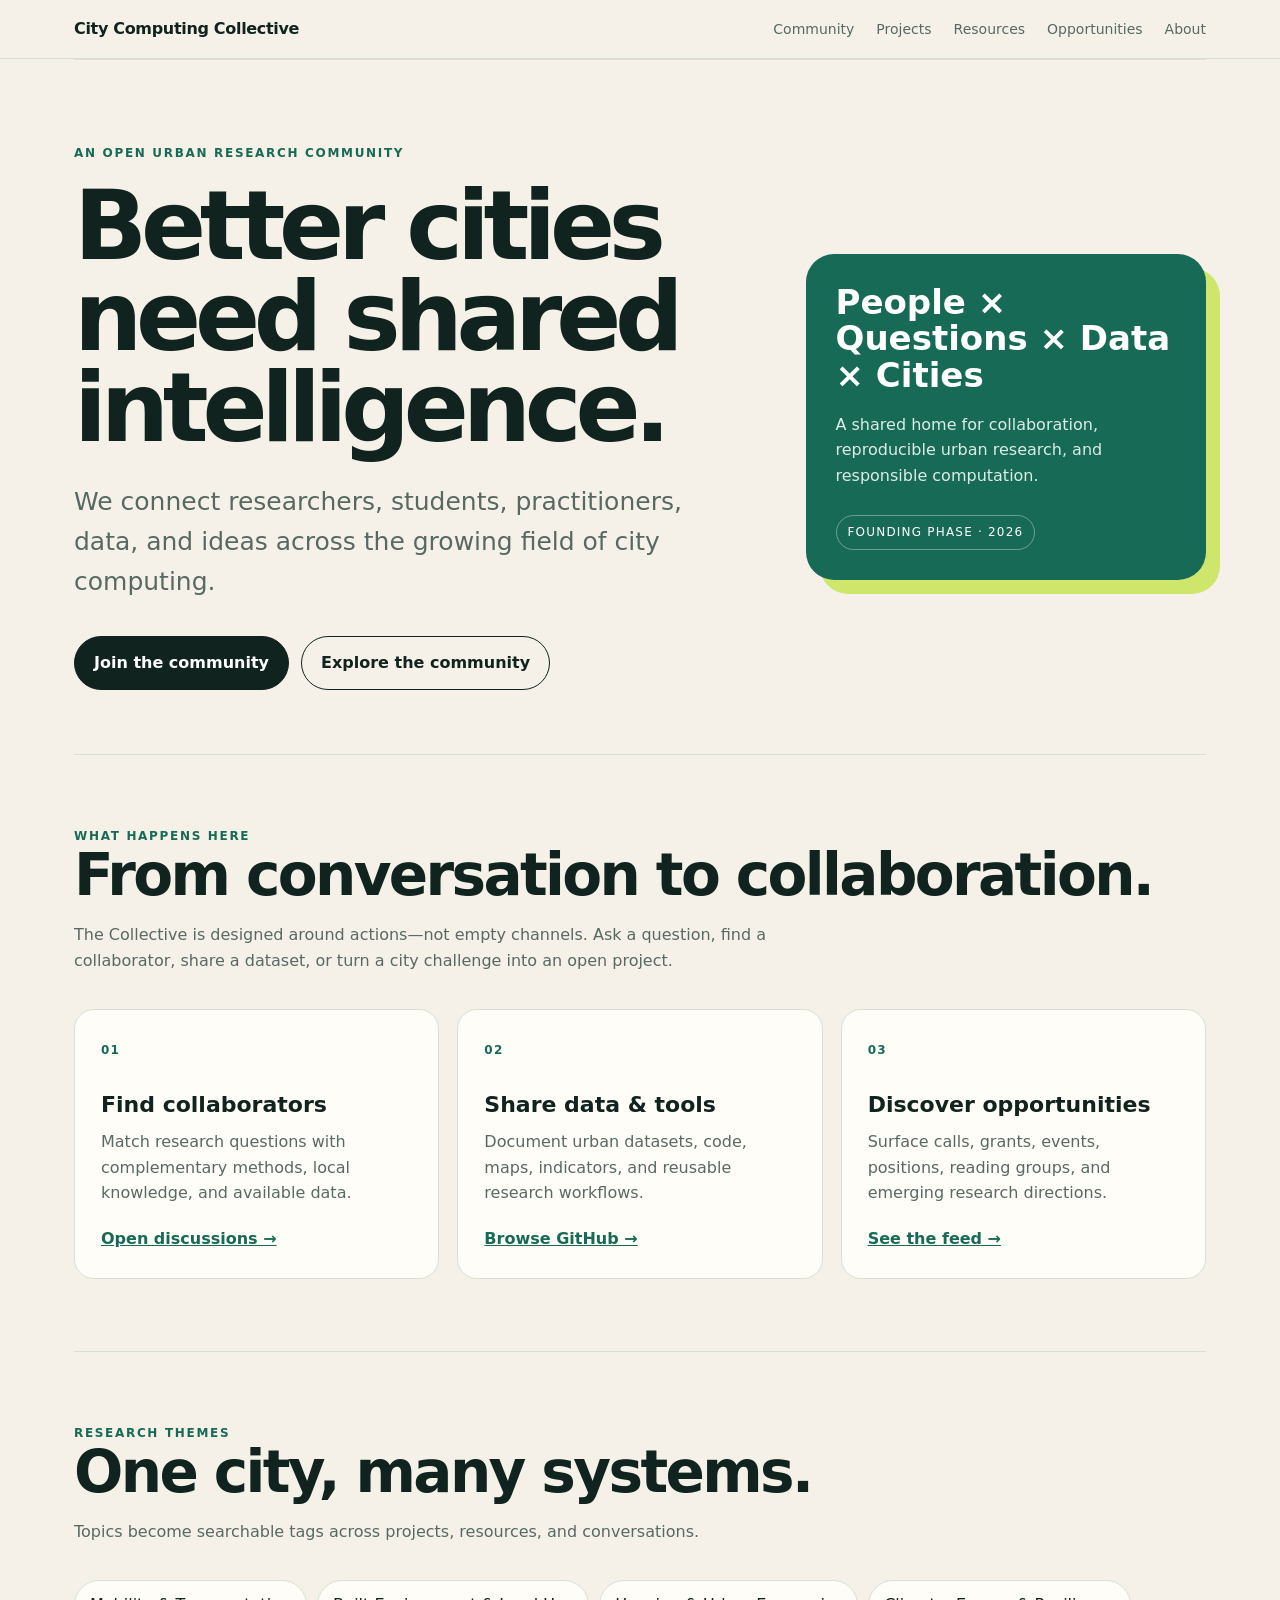
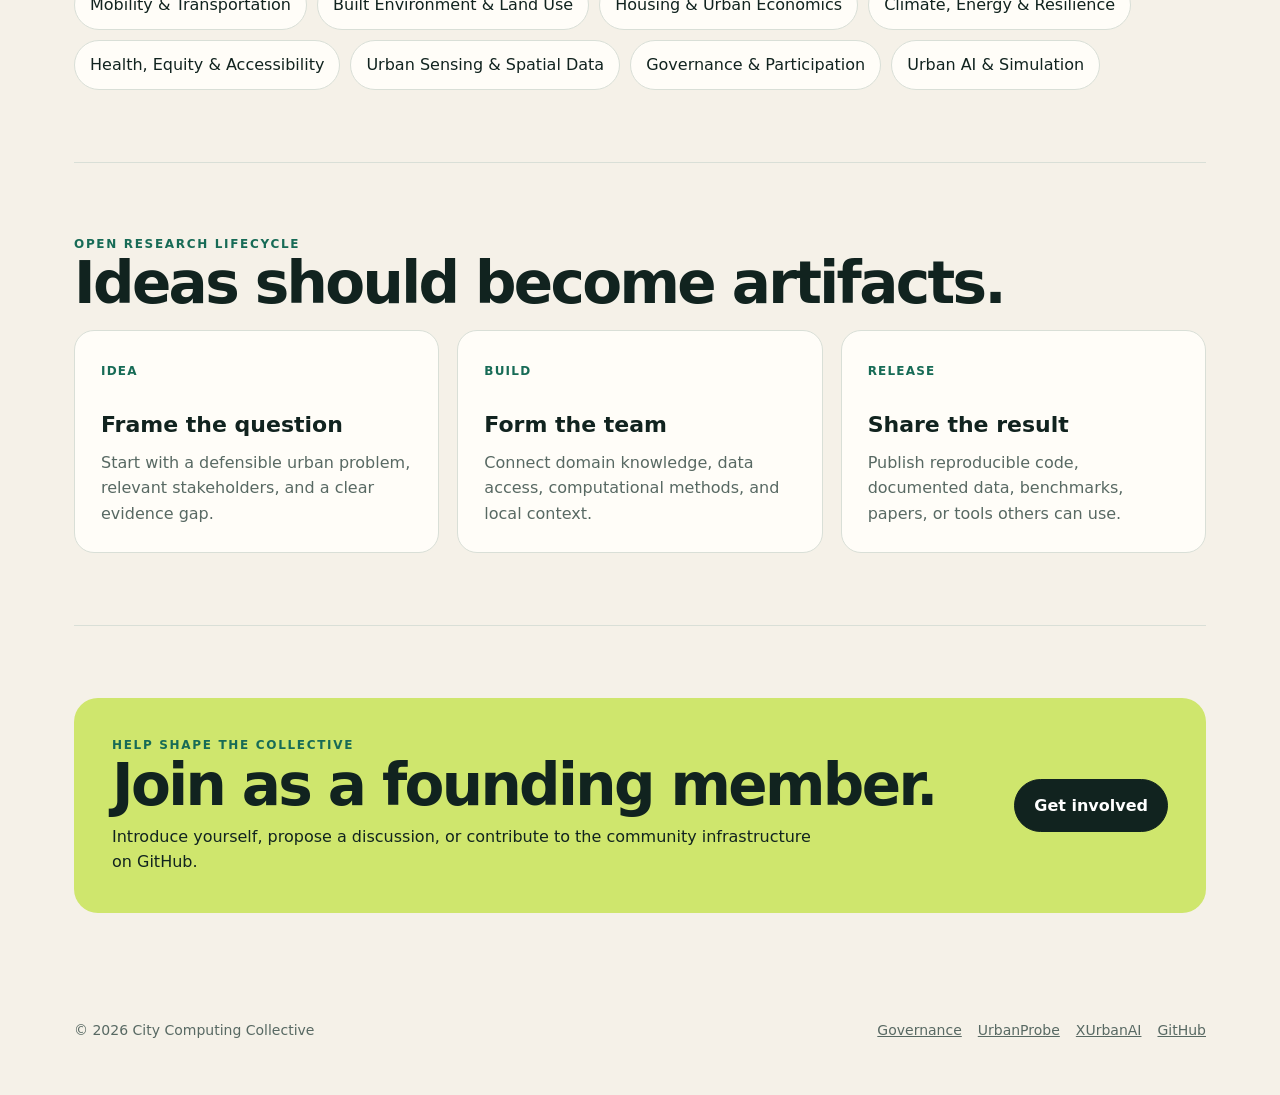
==== index.html @ 587be0e6 "Build community onboarding and publishing workflows Add multi-page portal, joining guidance, governa" ====
<!doctype html>
<html lang="en">
<head>
  <meta charset="utf-8">
  <meta name="viewport" content="width=device-width, initial-scale=1">
  <meta name="description" content="City Computing Collective is an open research community connecting people, questions, data, methods, and cities.">
  <title>City Computing Collective</title>
  <style>
    :root{--ink:#11231f;--muted:#586963;--paper:#f5f1e8;--card:#fffdf8;--green:#176b56;--lime:#cfe66d;--line:#d9dfd7}
    *{box-sizing:border-box}html{scroll-behavior:smooth}body{margin:0;background:var(--paper);color:var(--ink);font:16px/1.6 Inter,ui-sans-serif,system-ui,-apple-system,BlinkMacSystemFont,"Segoe UI",sans-serif}
    a{color:inherit}header{position:sticky;top:0;z-index:10;background:rgba(245,241,232,.92);backdrop-filter:blur(14px);border-bottom:1px solid var(--line)}
    .nav{max-width:1180px;margin:auto;padding:16px 24px;display:flex;align-items:center;justify-content:space-between;gap:24px}.brand{font-weight:800;letter-spacing:-.02em;text-decoration:none}.nav nav{display:flex;gap:22px;flex-wrap:wrap}.nav nav a{text-decoration:none;color:var(--muted);font-size:14px}.nav nav a:hover{color:var(--ink)}
    main{max-width:1180px;margin:auto;padding:0 24px}.hero{min-height:70vh;display:grid;grid-template-columns:1.25fr .75fr;gap:64px;align-items:center;padding:84px 0 64px}.eyebrow{text-transform:uppercase;letter-spacing:.14em;font-weight:800;color:var(--green);font-size:12px}.hero h1{font-size:clamp(48px,8vw,96px);line-height:.95;letter-spacing:-.065em;margin:18px 0 28px}.lead{font-size:clamp(18px,2.4vw,25px);max-width:760px;color:var(--muted)}
    .actions{display:flex;gap:12px;flex-wrap:wrap;margin-top:34px}.button{display:inline-block;padding:13px 19px;border-radius:999px;text-decoration:none;font-weight:750;border:1px solid var(--ink)}.button.primary{background:var(--ink);color:white}.button.secondary:hover{background:var(--card)}
    .signal{background:var(--green);color:white;border-radius:28px;padding:30px;box-shadow:14px 14px 0 var(--lime)}.signal strong{display:block;font-size:34px;line-height:1.08;margin-bottom:18px}.signal p{margin:0;color:#dcece6}.signal .status{display:inline-block;margin-top:26px;padding:7px 11px;border:1px solid rgba(255,255,255,.35);border-radius:99px;font-size:12px;text-transform:uppercase;letter-spacing:.1em}
    section{padding:72px 0;border-top:1px solid var(--line)}section h2{font-size:clamp(34px,5vw,58px);line-height:1;letter-spacing:-.045em;margin:0 0 18px}.section-intro{max-width:720px;color:var(--muted);margin-bottom:36px}
    .grid{display:grid;grid-template-columns:repeat(3,1fr);gap:18px}.card{background:var(--card);border:1px solid var(--line);border-radius:20px;padding:26px;min-height:210px}.card .num{font-size:12px;font-weight:800;color:var(--green);letter-spacing:.1em}.card h3{font-size:22px;line-height:1.15;margin:30px 0 12px}.card p{color:var(--muted);margin:0}.card a{display:inline-block;margin-top:20px;font-weight:750;color:var(--green)}
    .themes{display:flex;flex-wrap:wrap;gap:10px}.pill{background:var(--card);border:1px solid var(--line);border-radius:999px;padding:11px 15px}.callout{display:grid;grid-template-columns:1fr auto;gap:30px;align-items:center;background:var(--lime);padding:38px;border-radius:24px}.callout h2{margin:0}.callout p{margin:10px 0 0;max-width:700px}
    footer{max-width:1180px;margin:0 auto;padding:34px 24px 54px;display:flex;justify-content:space-between;gap:20px;color:var(--muted);font-size:14px}.network{display:flex;gap:16px;flex-wrap:wrap}
    @media(max-width:820px){.hero{grid-template-columns:1fr;gap:30px;padding-top:64px}.grid{grid-template-columns:1fr}.nav nav{display:none}.callout{grid-template-columns:1fr}.signal{box-shadow:8px 8px 0 var(--lime)}footer{flex-direction:column}}
  </style>
</head>
<body>
  <header><div class="nav"><a class="brand" href="index.html">City Computing Collective</a><nav><a href="community.html">Community</a><a href="projects.html">Projects</a><a href="resources.html">Resources</a><a href="opportunities.html">Opportunities</a><a href="about.html">About</a></nav></div></header>
  <main id="top">
    <section class="hero">
      <div><div class="eyebrow">An open urban research community</div><h1>Better cities need shared intelligence.</h1><p class="lead">We connect researchers, students, practitioners, data, and ideas across the growing field of city computing.</p><div class="actions"><a class="button primary" href="join.html">Join the community</a><a class="button secondary" href="community.html">Explore the community</a></div></div>
      <aside class="signal"><strong>People × Questions × Data × Cities</strong><p>A shared home for collaboration, reproducible urban research, and responsible computation.</p><span class="status">Founding phase · 2026</span></aside>
    </section>
    <section id="community"><div class="eyebrow">What happens here</div><h2>From conversation to collaboration.</h2><p class="section-intro">The Collective is designed around actions—not empty channels. Ask a question, find a collaborator, share a dataset, or turn a city challenge into an open project.</p>
      <div class="grid">
        <article class="card"><span class="num">01</span><h3>Find collaborators</h3><p>Match research questions with complementary methods, local knowledge, and available data.</p><a href="https://github.com/citycomputingcollective/citycomputingcollective.github.io/discussions">Open discussions →</a></article>
        <article class="card"><span class="num">02</span><h3>Share data & tools</h3><p>Document urban datasets, code, maps, indicators, and reusable research workflows.</p><a href="https://github.com/citycomputingcollective">Browse GitHub →</a></article>
        <article class="card"><span class="num">03</span><h3>Discover opportunities</h3><p>Surface calls, grants, events, positions, reading groups, and emerging research directions.</p><a href="https://github.com/citycomputingcollective/citycomputingcollective.github.io/discussions">See the feed →</a></article>
      </div>
    </section>
    <section id="themes"><div class="eyebrow">Research themes</div><h2>One city, many systems.</h2><p class="section-intro">Topics become searchable tags across projects, resources, and conversations.</p><div class="themes"><span class="pill">Mobility & Transportation</span><span class="pill">Built Environment & Land Use</span><span class="pill">Housing & Urban Economics</span><span class="pill">Climate, Energy & Resilience</span><span class="pill">Health, Equity & Accessibility</span><span class="pill">Urban Sensing & Spatial Data</span><span class="pill">Governance & Participation</span><span class="pill">Urban AI & Simulation</span></div></section>
    <section id="projects"><div class="eyebrow">Open research lifecycle</div><h2>Ideas should become artifacts.</h2><div class="grid"><article class="card"><span class="num">IDEA</span><h3>Frame the question</h3><p>Start with a defensible urban problem, relevant stakeholders, and a clear evidence gap.</p></article><article class="card"><span class="num">BUILD</span><h3>Form the team</h3><p>Connect domain knowledge, data access, computational methods, and local context.</p></article><article class="card"><span class="num">RELEASE</span><h3>Share the result</h3><p>Publish reproducible code, documented data, benchmarks, papers, or tools others can use.</p></article></div></section>
    <section id="about"><div class="callout"><div><div class="eyebrow">Help shape the Collective</div><h2>Join as a founding member.</h2><p>Introduce yourself, propose a discussion, or contribute to the community infrastructure on GitHub.</p></div><a class="button primary" href="join.html">Get involved</a></div></section>
  </main>
  <footer><span>© 2026 City Computing Collective</span><div class="network"><a href="about.html">Governance</a><a href="https://urbanprobe.com">UrbanProbe</a><a href="https://xurbanai.com">XUrbanAI</a><a href="https://github.com/citycomputingcollective">GitHub</a></div></footer>
</body>
</html>
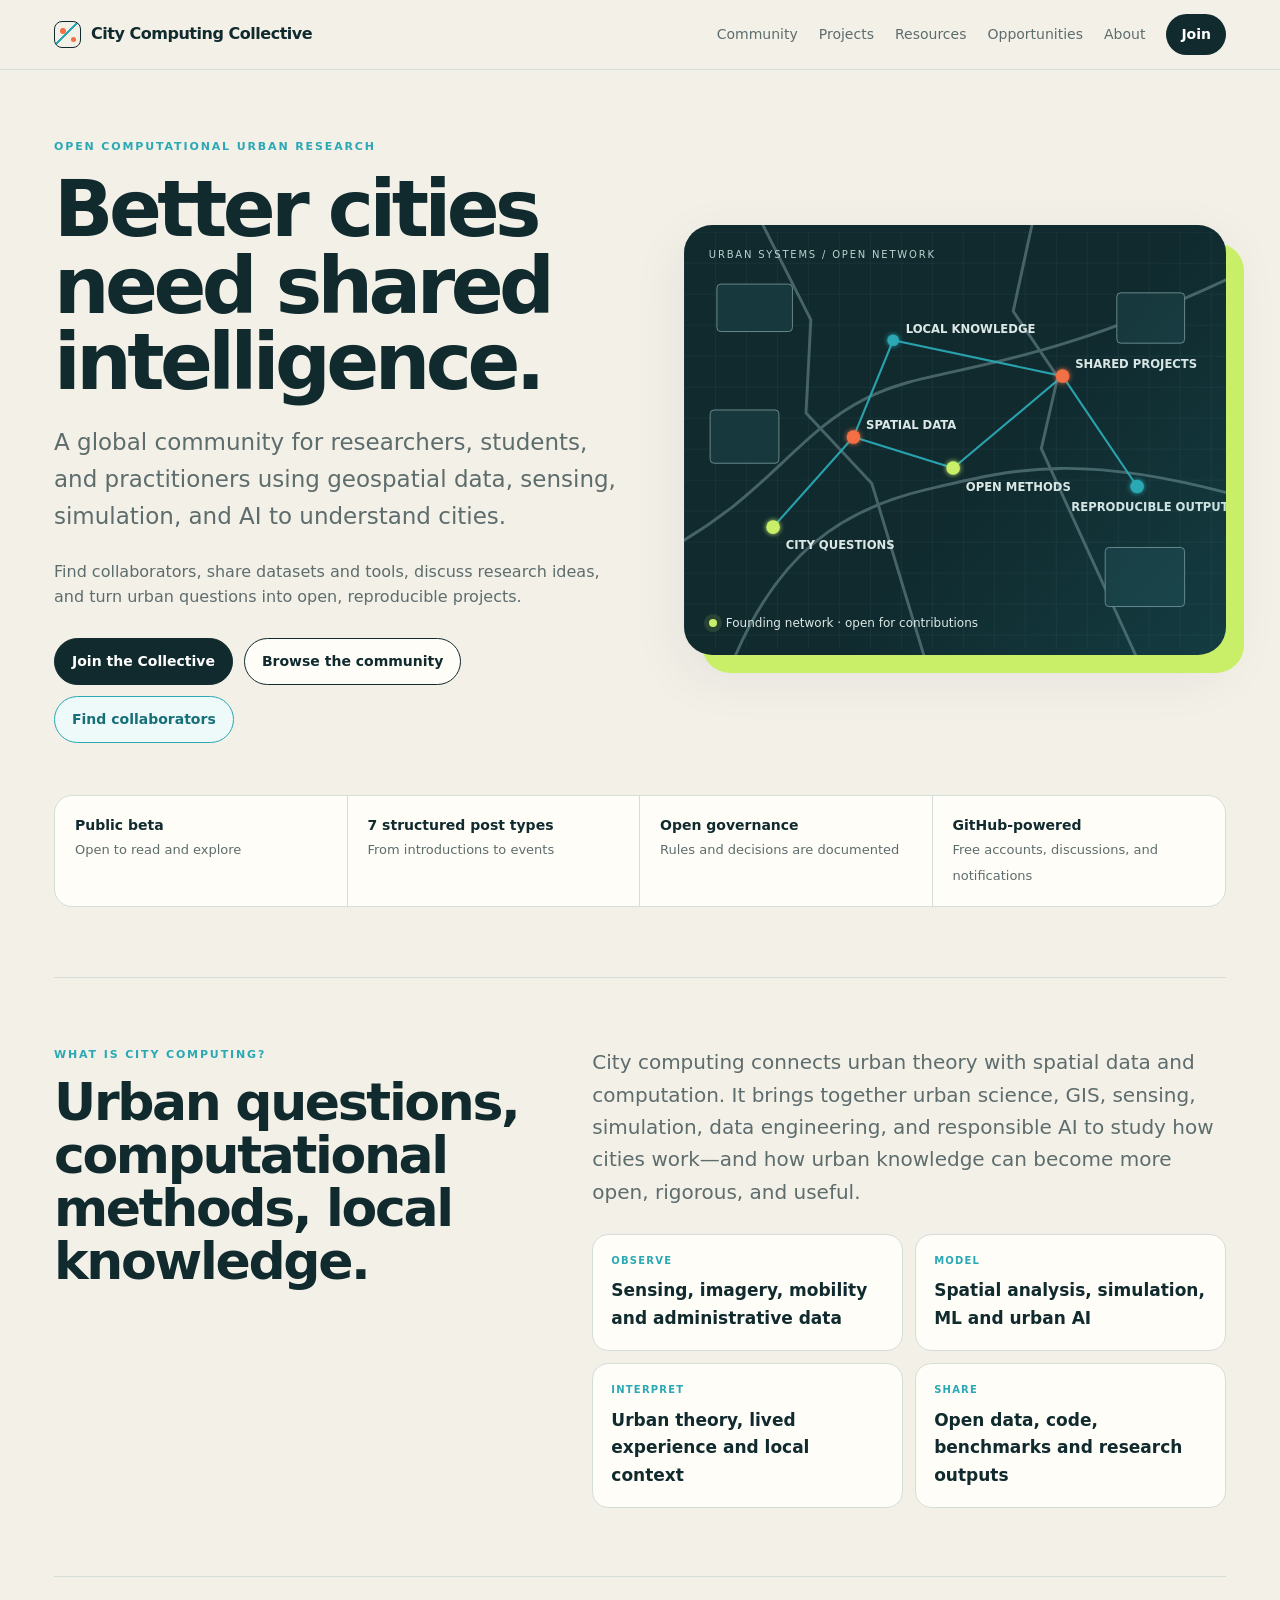
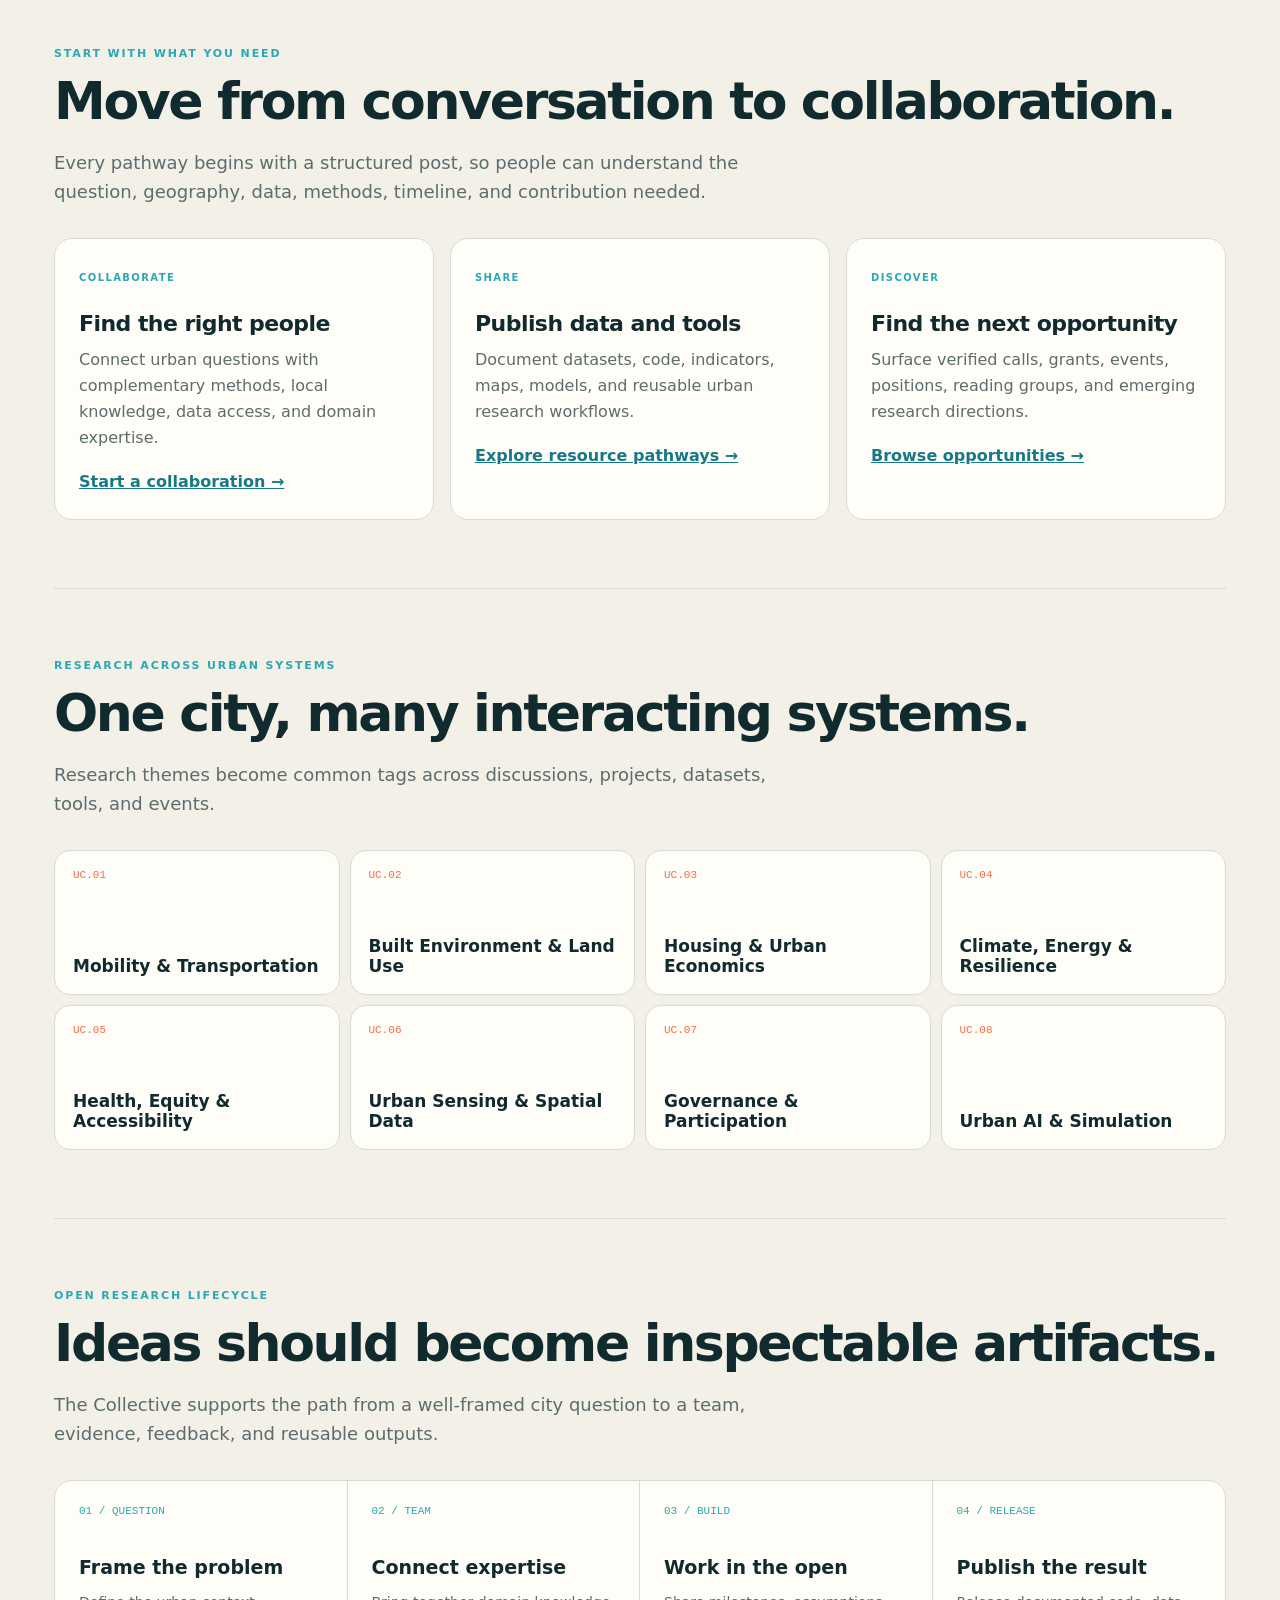
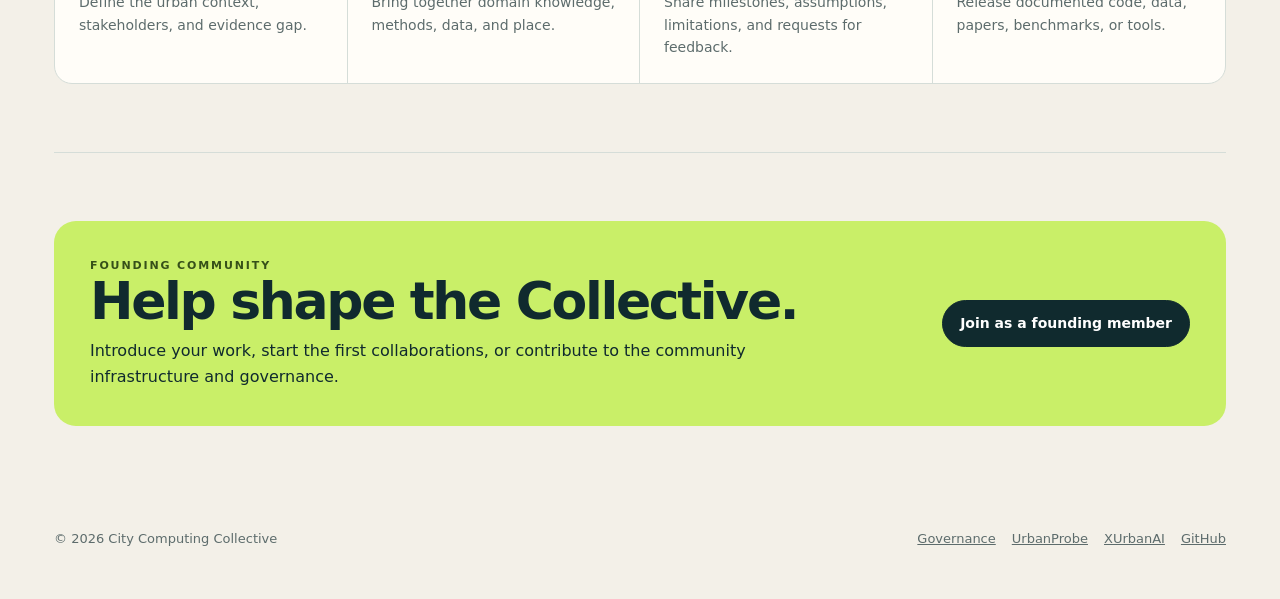
==== commit b23dc1ff: "Launch urban systems visual redesign Rewrite positioning and page descriptions, add the city network" ====
--- a/index.html
+++ b/index.html
@@ -2,42 +2,86 @@
 <html lang="en">
 <head>
   <meta charset="utf-8">
-  <meta name="viewport" content="width=device-width, initial-scale=1">
-  <meta name="description" content="City Computing Collective is an open research community connecting people, questions, data, methods, and cities.">
-  <title>City Computing Collective</title>
-  <style>
-    :root{--ink:#11231f;--muted:#586963;--paper:#f5f1e8;--card:#fffdf8;--green:#176b56;--lime:#cfe66d;--line:#d9dfd7}
-    *{box-sizing:border-box}html{scroll-behavior:smooth}body{margin:0;background:var(--paper);color:var(--ink);font:16px/1.6 Inter,ui-sans-serif,system-ui,-apple-system,BlinkMacSystemFont,"Segoe UI",sans-serif}
-    a{color:inherit}header{position:sticky;top:0;z-index:10;background:rgba(245,241,232,.92);backdrop-filter:blur(14px);border-bottom:1px solid var(--line)}
-    .nav{max-width:1180px;margin:auto;padding:16px 24px;display:flex;align-items:center;justify-content:space-between;gap:24px}.brand{font-weight:800;letter-spacing:-.02em;text-decoration:none}.nav nav{display:flex;gap:22px;flex-wrap:wrap}.nav nav a{text-decoration:none;color:var(--muted);font-size:14px}.nav nav a:hover{color:var(--ink)}
-    main{max-width:1180px;margin:auto;padding:0 24px}.hero{min-height:70vh;display:grid;grid-template-columns:1.25fr .75fr;gap:64px;align-items:center;padding:84px 0 64px}.eyebrow{text-transform:uppercase;letter-spacing:.14em;font-weight:800;color:var(--green);font-size:12px}.hero h1{font-size:clamp(48px,8vw,96px);line-height:.95;letter-spacing:-.065em;margin:18px 0 28px}.lead{font-size:clamp(18px,2.4vw,25px);max-width:760px;color:var(--muted)}
-    .actions{display:flex;gap:12px;flex-wrap:wrap;margin-top:34px}.button{display:inline-block;padding:13px 19px;border-radius:999px;text-decoration:none;font-weight:750;border:1px solid var(--ink)}.button.primary{background:var(--ink);color:white}.button.secondary:hover{background:var(--card)}
-    .signal{background:var(--green);color:white;border-radius:28px;padding:30px;box-shadow:14px 14px 0 var(--lime)}.signal strong{display:block;font-size:34px;line-height:1.08;margin-bottom:18px}.signal p{margin:0;color:#dcece6}.signal .status{display:inline-block;margin-top:26px;padding:7px 11px;border:1px solid rgba(255,255,255,.35);border-radius:99px;font-size:12px;text-transform:uppercase;letter-spacing:.1em}
-    section{padding:72px 0;border-top:1px solid var(--line)}section h2{font-size:clamp(34px,5vw,58px);line-height:1;letter-spacing:-.045em;margin:0 0 18px}.section-intro{max-width:720px;color:var(--muted);margin-bottom:36px}
-    .grid{display:grid;grid-template-columns:repeat(3,1fr);gap:18px}.card{background:var(--card);border:1px solid var(--line);border-radius:20px;padding:26px;min-height:210px}.card .num{font-size:12px;font-weight:800;color:var(--green);letter-spacing:.1em}.card h3{font-size:22px;line-height:1.15;margin:30px 0 12px}.card p{color:var(--muted);margin:0}.card a{display:inline-block;margin-top:20px;font-weight:750;color:var(--green)}
-    .themes{display:flex;flex-wrap:wrap;gap:10px}.pill{background:var(--card);border:1px solid var(--line);border-radius:999px;padding:11px 15px}.callout{display:grid;grid-template-columns:1fr auto;gap:30px;align-items:center;background:var(--lime);padding:38px;border-radius:24px}.callout h2{margin:0}.callout p{margin:10px 0 0;max-width:700px}
-    footer{max-width:1180px;margin:0 auto;padding:34px 24px 54px;display:flex;justify-content:space-between;gap:20px;color:var(--muted);font-size:14px}.network{display:flex;gap:16px;flex-wrap:wrap}
-    @media(max-width:820px){.hero{grid-template-columns:1fr;gap:30px;padding-top:64px}.grid{grid-template-columns:1fr}.nav nav{display:none}.callout{grid-template-columns:1fr}.signal{box-shadow:8px 8px 0 var(--lime)}footer{flex-direction:column}}
-  </style>
+  <meta name="viewport" content="width=device-width,initial-scale=1">
+  <meta name="description" content="City Computing Collective is an open global community for people using spatial data, sensing, simulation, and AI to understand cities.">
+  <title>City Computing Collective — Open Computational Urban Research</title>
+  <link rel="stylesheet" href="community.css">
 </head>
 <body>
-  <header><div class="nav"><a class="brand" href="index.html">City Computing Collective</a><nav><a href="community.html">Community</a><a href="projects.html">Projects</a><a href="resources.html">Resources</a><a href="opportunities.html">Opportunities</a><a href="about.html">About</a></nav></div></header>
+  <header><div class="nav"><a class="brand" href="index.html" aria-current="page"><span class="brand-mark" aria-hidden="true"></span>City Computing Collective</a><nav><a href="community.html">Community</a><a href="projects.html">Projects</a><a href="resources.html">Resources</a><a href="opportunities.html">Opportunities</a><a href="about.html">About</a><a class="join" href="join.html">Join</a></nav></div></header>
   <main id="top">
     <section class="hero">
-      <div><div class="eyebrow">An open urban research community</div><h1>Better cities need shared intelligence.</h1><p class="lead">We connect researchers, students, practitioners, data, and ideas across the growing field of city computing.</p><div class="actions"><a class="button primary" href="join.html">Join the community</a><a class="button secondary" href="community.html">Explore the community</a></div></div>
-      <aside class="signal"><strong>People × Questions × Data × Cities</strong><p>A shared home for collaboration, reproducible urban research, and responsible computation.</p><span class="status">Founding phase · 2026</span></aside>
+      <div class="hero-copy">
+        <div class="eyebrow">Open computational urban research</div>
+        <h1>Better cities need shared intelligence.</h1>
+        <p class="lead">A global community for researchers, students, and practitioners using geospatial data, sensing, simulation, and AI to understand cities.</p>
+        <p class="definition">Find collaborators, share datasets and tools, discuss research ideas, and turn urban questions into open, reproducible projects.</p>
+        <div class="actions"><a class="button primary" href="join.html">Join the Collective</a><a class="button light" href="community.html">Browse the community</a><a class="button signal" href="https://github.com/citycomputingcollective/citycomputingcollective.github.io/discussions/new?category=find-collaborators">Find collaborators</a></div>
+      </div>
+      <aside class="urban-map" aria-label="Abstract urban systems network">
+        <span class="map-label">Urban systems / open network</span>
+        <svg viewBox="0 0 560 430" role="img" aria-label="Abstract street grid connecting questions, data, methods, and cities">
+          <defs>
+            <pattern id="smallGrid" width="32" height="32" patternUnits="userSpaceOnUse"><path d="M32 0H0V32" fill="none" stroke="#315057" stroke-width="1"/></pattern>
+            <filter id="glow"><feGaussianBlur stdDeviation="3" result="b"/><feMerge><feMergeNode in="b"/><feMergeNode in="SourceGraphic"/></feMerge></filter>
+          </defs>
+          <rect width="560" height="430" fill="url(#smallGrid)" opacity=".48"/>
+          <g fill="none" stroke="#58777b" stroke-width="3" opacity=".76">
+            <path d="M-20 330C90 270 113 210 188 172S342 154 580 40"/>
+            <path d="M48 450C96 329 166 286 251 266S407 226 577 274"/>
+            <path d="M80 -10L131 91 126 187 194 260 250 445"/>
+            <path d="M360 -10L340 82 386 150 369 224 470 445"/>
+          </g>
+          <g fill="none" stroke="#2aa8b4" stroke-width="2.2" opacity=".95">
+            <path d="M92 305L175 212 278 244 391 149 468 263"/>
+            <path d="M175 212L216 112 391 149"/>
+          </g>
+          <g filter="url(#glow)">
+            <circle cx="92" cy="305" r="7" fill="#c9ef68"/><circle cx="175" cy="212" r="7" fill="#f36f45"/><circle cx="216" cy="112" r="6" fill="#2aa8b4"/><circle cx="278" cy="244" r="7" fill="#c9ef68"/><circle cx="391" cy="149" r="7" fill="#f36f45"/><circle cx="468" cy="263" r="7" fill="#2aa8b4"/>
+          </g>
+          <g fill="#dce8e6" font-family="Inter,system-ui,sans-serif" font-size="12" font-weight="700">
+            <text x="105" y="328">CITY QUESTIONS</text><text x="188" y="204">SPATIAL DATA</text><text x="229" y="104">LOCAL KNOWLEDGE</text><text x="291" y="268">OPEN METHODS</text><text x="404" y="141">SHARED PROJECTS</text><text x="400" y="288">REPRODUCIBLE OUTPUTS</text>
+          </g>
+          <g fill="#17383d" stroke="#6b898c" stroke-width="1"><rect x="34" y="54" width="78" height="49" rx="4"/><rect x="447" y="63" width="70" height="52" rx="4"/><rect x="27" y="184" width="71" height="55" rx="4"/><rect x="435" y="326" width="82" height="61" rx="4"/></g>
+        </svg>
+        <span class="map-status"><span class="live-dot"></span>Founding network · open for contributions</span>
+      </aside>
     </section>
-    <section id="community"><div class="eyebrow">What happens here</div><h2>From conversation to collaboration.</h2><p class="section-intro">The Collective is designed around actions—not empty channels. Ask a question, find a collaborator, share a dataset, or turn a city challenge into an open project.</p>
-      <div class="grid">
-        <article class="card"><span class="num">01</span><h3>Find collaborators</h3><p>Match research questions with complementary methods, local knowledge, and available data.</p><a href="https://github.com/citycomputingcollective/citycomputingcollective.github.io/discussions">Open discussions →</a></article>
-        <article class="card"><span class="num">02</span><h3>Share data & tools</h3><p>Document urban datasets, code, maps, indicators, and reusable research workflows.</p><a href="https://github.com/citycomputingcollective">Browse GitHub →</a></article>
-        <article class="card"><span class="num">03</span><h3>Discover opportunities</h3><p>Surface calls, grants, events, positions, reading groups, and emerging research directions.</p><a href="https://github.com/citycomputingcollective/citycomputingcollective.github.io/discussions">See the feed →</a></article>
+
+    <div class="pulse-strip" aria-label="Community status">
+      <div class="pulse-item"><strong>Public beta</strong><span>Open to read and explore</span></div>
+      <div class="pulse-item"><strong>7 structured post types</strong><span>From introductions to events</span></div>
+      <div class="pulse-item"><strong>Open governance</strong><span>Rules and decisions are documented</span></div>
+      <div class="pulse-item"><strong>GitHub-powered</strong><span>Free accounts, discussions, and notifications</span></div>
+    </div>
+
+    <section id="definition">
+      <div class="definition-grid">
+        <div><div class="eyebrow">What is city computing?</div><h2>Urban questions, computational methods, local knowledge.</h2></div>
+        <div><p class="definition-copy">City computing connects urban theory with spatial data and computation. It brings together urban science, GIS, sensing, simulation, data engineering, and responsible AI to study how cities work—and how urban knowledge can become more open, rigorous, and useful.</p><div class="method-stack" style="margin-top:26px"><div class="method"><span>Observe</span><strong>Sensing, imagery, mobility and administrative data</strong></div><div class="method"><span>Model</span><strong>Spatial analysis, simulation, ML and urban AI</strong></div><div class="method"><span>Interpret</span><strong>Urban theory, lived experience and local context</strong></div><div class="method"><span>Share</span><strong>Open data, code, benchmarks and research outputs</strong></div></div></div>
       </div>
     </section>
-    <section id="themes"><div class="eyebrow">Research themes</div><h2>One city, many systems.</h2><p class="section-intro">Topics become searchable tags across projects, resources, and conversations.</p><div class="themes"><span class="pill">Mobility & Transportation</span><span class="pill">Built Environment & Land Use</span><span class="pill">Housing & Urban Economics</span><span class="pill">Climate, Energy & Resilience</span><span class="pill">Health, Equity & Accessibility</span><span class="pill">Urban Sensing & Spatial Data</span><span class="pill">Governance & Participation</span><span class="pill">Urban AI & Simulation</span></div></section>
-    <section id="projects"><div class="eyebrow">Open research lifecycle</div><h2>Ideas should become artifacts.</h2><div class="grid"><article class="card"><span class="num">IDEA</span><h3>Frame the question</h3><p>Start with a defensible urban problem, relevant stakeholders, and a clear evidence gap.</p></article><article class="card"><span class="num">BUILD</span><h3>Form the team</h3><p>Connect domain knowledge, data access, computational methods, and local context.</p></article><article class="card"><span class="num">RELEASE</span><h3>Share the result</h3><p>Publish reproducible code, documented data, benchmarks, papers, or tools others can use.</p></article></div></section>
-    <section id="about"><div class="callout"><div><div class="eyebrow">Help shape the Collective</div><h2>Join as a founding member.</h2><p>Introduce yourself, propose a discussion, or contribute to the community infrastructure on GitHub.</p></div><a class="button primary" href="join.html">Get involved</a></div></section>
+
+    <section id="community"><div class="eyebrow">Start with what you need</div><h2>Move from conversation to collaboration.</h2><p class="section-intro">Every pathway begins with a structured post, so people can understand the question, geography, data, methods, timeline, and contribution needed.</p>
+      <div class="grid">
+        <article class="card"><span class="num">COLLABORATE</span><h3>Find the right people</h3><p>Connect urban questions with complementary methods, local knowledge, data access, and domain expertise.</p><a href="https://github.com/citycomputingcollective/citycomputingcollective.github.io/discussions/new?category=find-collaborators">Start a collaboration &rarr;</a></article>
+        <article class="card"><span class="num">SHARE</span><h3>Publish data and tools</h3><p>Document datasets, code, indicators, maps, models, and reusable urban research workflows.</p><a href="resources.html">Explore resource pathways &rarr;</a></article>
+        <article class="card"><span class="num">DISCOVER</span><h3>Find the next opportunity</h3><p>Surface verified calls, grants, events, positions, reading groups, and emerging research directions.</p><a href="opportunities.html">Browse opportunities &rarr;</a></article>
+      </div>
+    </section>
+
+    <section id="systems"><div class="eyebrow">Research across urban systems</div><h2>One city, many interacting systems.</h2><p class="section-intro">Research themes become common tags across discussions, projects, datasets, tools, and events.</p>
+      <div class="system-grid">
+        <div class="system"><span class="system-code">UC.01</span><strong>Mobility &amp; Transportation</strong></div><div class="system"><span class="system-code">UC.02</span><strong>Built Environment &amp; Land Use</strong></div><div class="system"><span class="system-code">UC.03</span><strong>Housing &amp; Urban Economics</strong></div><div class="system"><span class="system-code">UC.04</span><strong>Climate, Energy &amp; Resilience</strong></div><div class="system"><span class="system-code">UC.05</span><strong>Health, Equity &amp; Accessibility</strong></div><div class="system"><span class="system-code">UC.06</span><strong>Urban Sensing &amp; Spatial Data</strong></div><div class="system"><span class="system-code">UC.07</span><strong>Governance &amp; Participation</strong></div><div class="system"><span class="system-code">UC.08</span><strong>Urban AI &amp; Simulation</strong></div>
+      </div>
+    </section>
+
+    <section id="lifecycle"><div class="eyebrow">Open research lifecycle</div><h2>Ideas should become inspectable artifacts.</h2><p class="section-intro">The Collective supports the path from a well-framed city question to a team, evidence, feedback, and reusable outputs.</p>
+      <div class="lifecycle"><div class="life-step"><span>01 / QUESTION</span><strong>Frame the problem</strong><p>Define the urban context, stakeholders, and evidence gap.</p></div><div class="life-step"><span>02 / TEAM</span><strong>Connect expertise</strong><p>Bring together domain knowledge, methods, data, and place.</p></div><div class="life-step"><span>03 / BUILD</span><strong>Work in the open</strong><p>Share milestones, assumptions, limitations, and requests for feedback.</p></div><div class="life-step"><span>04 / RELEASE</span><strong>Publish the result</strong><p>Release documented code, data, papers, benchmarks, or tools.</p></div></div>
+    </section>
+
+    <section id="join"><div class="callout"><div><div class="eyebrow" style="color:#365019">Founding community</div><h2>Help shape the Collective.</h2><p>Introduce your work, start the first collaborations, or contribute to the community infrastructure and governance.</p></div><a class="button primary" href="join.html">Join as a founding member</a></div></section>
   </main>
-  <footer><span>© 2026 City Computing Collective</span><div class="network"><a href="about.html">Governance</a><a href="https://urbanprobe.com">UrbanProbe</a><a href="https://xurbanai.com">XUrbanAI</a><a href="https://github.com/citycomputingcollective">GitHub</a></div></footer>
+  <footer><span>&copy; 2026 City Computing Collective</span><div class="footer-links"><a href="about.html">Governance</a><a href="https://urbanprobe.com">UrbanProbe</a><a href="https://xurbanai.com">XUrbanAI</a><a href="https://github.com/citycomputingcollective">GitHub</a></div></footer>
 </body>
 </html>
--- a/community.css
+++ b/community.css
@@ -0,0 +1,109 @@
+:root{
+  --asphalt:#102a2e;
+  --asphalt-2:#17383d;
+  --muted:#5d6c6c;
+  --concrete:#f3f0e8;
+  --surface:#fffdf8;
+  --surface-2:#e9efeb;
+  --line:#d5ddd8;
+  --cyan:#2aa8b4;
+  --orange:#f36f45;
+  --lime:#c9ef68;
+  --blue:#3c6f91;
+  --violet:#7566a8;
+  --shadow:0 18px 55px rgba(16,42,46,.08);
+}
+*{box-sizing:border-box}
+html{scroll-behavior:smooth}
+body{margin:0;background:var(--concrete);color:var(--asphalt);font:16px/1.62 Inter,ui-sans-serif,system-ui,-apple-system,BlinkMacSystemFont,"Segoe UI",sans-serif;text-rendering:optimizeLegibility}
+a{color:inherit}
+img,svg{display:block;max-width:100%}
+header{position:sticky;top:0;z-index:20;background:rgba(243,240,232,.93);backdrop-filter:blur(16px);border-bottom:1px solid var(--line)}
+.nav{max-width:1220px;margin:auto;padding:14px 24px;display:flex;align-items:center;justify-content:space-between;gap:28px}
+.brand{display:flex;align-items:center;gap:10px;font-weight:880;letter-spacing:-.03em;text-decoration:none;white-space:nowrap}
+.brand-mark{width:27px;height:27px;border:1.5px solid var(--asphalt);border-radius:8px;position:relative;background:linear-gradient(135deg,transparent 42%,var(--cyan) 43% 49%,transparent 50%)}
+.brand-mark:before,.brand-mark:after{content:"";position:absolute;background:var(--orange);border-radius:50%}
+.brand-mark:before{width:6px;height:6px;left:5px;top:6px}.brand-mark:after{width:5px;height:5px;right:4px;bottom:5px}
+.nav nav{display:flex;gap:21px;align-items:center}
+.nav nav a{position:relative;text-decoration:none;color:var(--muted);font-size:14px;white-space:nowrap}
+.nav nav a:hover,.nav nav a[aria-current="page"]{color:var(--asphalt)}
+.nav nav a[aria-current="page"]:after{content:"";position:absolute;left:0;right:0;bottom:-9px;height:2px;background:var(--orange);border-radius:2px}
+.nav .join{background:var(--asphalt);color:white;padding:9px 15px;border-radius:999px;font-weight:780}
+.nav .join:hover{background:var(--orange);color:var(--asphalt)}
+main{max-width:1220px;margin:auto;padding:0 24px}
+.eyebrow{font-size:11px;letter-spacing:.17em;text-transform:uppercase;font-weight:880;color:var(--cyan)}
+h1,h2,h3{text-wrap:balance}
+h1{font-size:clamp(46px,6.4vw,78px);line-height:.98;letter-spacing:-.058em;margin:16px 0 22px}
+h2{font-size:clamp(32px,4.2vw,52px);line-height:1.02;letter-spacing:-.045em;margin:12px 0 20px}
+h3{letter-spacing:-.025em}
+.lead{font-size:clamp(18px,2vw,23px);color:var(--muted);max-width:800px}
+.hero{min-height:620px;display:grid;grid-template-columns:1.03fr .97fr;gap:54px;align-items:center;padding:68px 0 52px;border:0}
+.hero-copy .lead{max-width:680px}
+.hero-copy .definition{font-size:16px;color:var(--muted);max-width:665px;margin:20px 0 0}
+.actions,.buttons{display:flex;gap:11px;flex-wrap:wrap;margin-top:28px}
+.button{display:inline-flex;align-items:center;gap:8px;padding:11px 17px;border:1px solid var(--asphalt);border-radius:999px;text-decoration:none;font-weight:800;font-size:14px;transition:.18s ease}
+.button:hover{transform:translateY(-1px);box-shadow:0 6px 18px rgba(16,42,46,.10)}
+.button.primary{background:var(--asphalt);color:white}.button.primary:hover{background:var(--orange);color:var(--asphalt)}
+.button.light{background:var(--surface)}
+.button.signal{border-color:var(--cyan);color:#176f78;background:#eefafa}
+.urban-map{position:relative;min-height:430px;border-radius:28px;overflow:hidden;background:var(--asphalt);box-shadow:18px 18px 0 var(--lime),var(--shadow);color:white}
+.urban-map:after{content:"";position:absolute;inset:0;background:linear-gradient(130deg,transparent 55%,rgba(42,168,180,.14));pointer-events:none}
+.map-label{position:absolute;z-index:3;left:25px;top:22px;font-size:10px;letter-spacing:.18em;text-transform:uppercase;color:#bcd2cf}
+.map-status{position:absolute;z-index:3;left:25px;bottom:22px;display:flex;gap:9px;align-items:center;font-size:12px;color:#dce8e6}
+.live-dot{width:8px;height:8px;border-radius:50%;background:var(--lime);box-shadow:0 0 0 5px rgba(201,239,104,.12)}
+.urban-map svg{position:absolute;inset:0;width:100%;height:100%}
+.pulse-strip{display:grid;grid-template-columns:repeat(4,1fr);background:var(--surface);border:1px solid var(--line);border-radius:18px;overflow:hidden;margin:0 0 70px}
+.pulse-item{padding:18px 20px;border-right:1px solid var(--line)}.pulse-item:last-child{border:0}
+.pulse-item strong{display:block;font-size:14px}.pulse-item span{color:var(--muted);font-size:13px}
+section{padding:68px 0;border-top:1px solid var(--line)}
+.section-intro{max-width:760px;color:var(--muted);margin:0 0 32px;font-size:18px}
+.definition-grid{display:grid;grid-template-columns:.85fr 1.15fr;gap:70px;align-items:start}
+.definition-copy{font-size:20px;color:var(--muted);margin:0}
+.method-stack{display:grid;grid-template-columns:repeat(2,1fr);gap:12px}
+.method{background:var(--surface);border:1px solid var(--line);border-radius:16px;padding:18px}
+.method span{display:block;font-size:10px;letter-spacing:.12em;text-transform:uppercase;color:var(--cyan);font-weight:850;margin-bottom:8px}.method strong{font-size:17px}
+.grid{display:grid;grid-template-columns:repeat(3,1fr);gap:16px}.grid.two{grid-template-columns:repeat(2,1fr)}
+.card{background:var(--surface);border:1px solid var(--line);border-radius:18px;padding:24px;min-height:210px;transition:.18s ease}
+.card:hover{transform:translateY(-2px);box-shadow:var(--shadow)}
+.card .num,.card .type{font-size:10px;letter-spacing:.14em;text-transform:uppercase;font-weight:880;color:var(--cyan)}
+.card h3{font-size:22px;line-height:1.18;margin:22px 0 10px}.card p{margin:0;color:var(--muted)}
+.card a{display:inline-block;margin-top:18px;color:#177985;font-weight:800}
+.system-grid{display:grid;grid-template-columns:repeat(4,1fr);gap:10px}
+.system{min-height:145px;padding:18px;border:1px solid var(--line);border-radius:16px;background:var(--surface);display:flex;flex-direction:column;justify-content:space-between}
+.system-code{font:11px/1.2 ui-monospace,SFMono-Regular,Consolas,monospace;color:var(--orange)}.system strong{font-size:17px;line-height:1.18}
+.lifecycle{display:grid;grid-template-columns:repeat(4,1fr);gap:0;border:1px solid var(--line);border-radius:18px;overflow:hidden;background:var(--surface)}
+.life-step{position:relative;padding:24px;border-right:1px solid var(--line)}.life-step:last-child{border:0}
+.life-step span{display:block;font:11px/1.2 ui-monospace,SFMono-Regular,Consolas,monospace;color:var(--cyan);margin-bottom:34px}.life-step strong{display:block;font-size:19px}.life-step p{font-size:14px;color:var(--muted);margin:8px 0 0}
+.callout{background:var(--lime);padding:36px;border-radius:22px;display:flex;justify-content:space-between;gap:30px;align-items:center}.callout h2{margin:0}.callout p{margin:10px 0 0;max-width:720px}
+.page-hero{padding:62px 0 48px;display:grid;grid-template-columns:1.22fr .78fr;gap:48px;align-items:end}
+.page-hero.compact{padding-bottom:34px}.page-hero.compact h1{font-size:clamp(44px,5.4vw,66px)}
+.hero-note{background:var(--asphalt);color:white;padding:25px;border-radius:20px;border-top:4px solid var(--cyan)}
+.hero-note strong{font-size:21px;display:block;line-height:1.2;margin-bottom:8px}.hero-note p{margin:0;color:#d4e2df;font-size:14px}
+.community-toolbar{display:flex;justify-content:space-between;gap:18px;align-items:center;padding:15px 0 20px;border-top:1px solid var(--line)}
+.search-box{flex:1;max-width:560px;background:var(--surface);border:1px solid var(--line);border-radius:999px;padding:11px 16px;color:var(--muted);font-size:14px}
+.filter-row{display:flex;gap:8px;flex-wrap:wrap}.filter-chip{padding:8px 11px;border:1px solid var(--line);border-radius:999px;background:var(--surface);font-size:12px;color:var(--muted)}
+.community-shell{display:grid;grid-template-columns:205px minmax(0,1fr) 250px;gap:17px;align-items:start;padding:22px 0 70px;border-top:1px solid var(--line)}
+.panel{background:var(--surface);border:1px solid var(--line);border-radius:18px;padding:17px}
+.panel-title{font-size:10px;letter-spacing:.14em;text-transform:uppercase;color:var(--muted);font-weight:850;margin:0 0 12px}
+.channel-list{display:grid;gap:4px}.channel-list a{display:flex;align-items:center;gap:9px;padding:9px 10px;border-radius:10px;text-decoration:none;font-size:13px;color:var(--muted)}.channel-list a:hover{background:var(--surface-2);color:var(--asphalt)}
+.dot{width:8px;height:8px;border-radius:50%;background:var(--cyan);flex:0 0 auto}.dot.orange{background:var(--orange)}.dot.lime{background:#9abb32}.dot.blue{background:var(--blue)}.dot.violet{background:var(--violet)}
+.feed-panel{display:grid;gap:12px}.feed-heading{display:flex;align-items:center;justify-content:space-between;gap:16px;margin-bottom:2px}.feed-heading h2{font-size:25px;margin:0}.feed-heading a{font-size:13px;color:#177985;font-weight:800}
+.post-card{display:block;background:var(--surface);border:1px solid var(--line);border-radius:18px;padding:20px;text-decoration:none;transition:.18s ease}.post-card:hover{border-color:#a9c4c2;box-shadow:var(--shadow);transform:translateY(-1px)}
+.post-top{display:flex;justify-content:space-between;gap:14px;align-items:center}.post-type{font-size:10px;letter-spacing:.13em;text-transform:uppercase;font-weight:850;color:var(--cyan)}.post-arrow{color:var(--orange);font-weight:900}.post-card h3{font-size:20px;margin:10px 0 7px}.post-card p{font-size:14px;color:var(--muted);margin:0}
+.meta-row{display:flex;gap:7px;flex-wrap:wrap;margin-top:15px}.meta{font-size:11px;padding:5px 8px;border-radius:999px;background:var(--surface-2);color:#49605f}
+.side-stack{display:grid;gap:12px}.side-list{display:grid;gap:10px}.side-list a{text-decoration:none;font-size:13px;line-height:1.35;padding-bottom:10px;border-bottom:1px solid var(--line)}.side-list a:last-child{border:0;padding-bottom:0}.side-list small{display:block;color:var(--muted);margin-top:3px}
+.list{display:grid;gap:10px}.row{display:grid;grid-template-columns:180px 1fr;gap:24px;padding:18px 0;border-bottom:1px solid var(--line)}.row strong{font-size:16px}.row span{color:var(--muted)}
+.steps{counter-reset:step;display:grid;grid-template-columns:repeat(4,1fr);gap:12px}.step{counter-increment:step;background:var(--surface);border:1px solid var(--line);border-radius:16px;padding:20px}.step:before{content:"0" counter(step);display:block;color:var(--cyan);font:700 11px/1.2 ui-monospace,SFMono-Regular,Consolas,monospace;margin-bottom:26px}.step strong{display:block;font-size:18px;margin-bottom:7px}.step span{color:var(--muted);font-size:14px}
+.tag-list{display:flex;flex-wrap:wrap;gap:8px}.tag{padding:8px 12px;border-radius:999px;background:var(--surface);border:1px solid var(--line);font-size:13px}
+footer{max-width:1220px;margin:auto;padding:34px 24px 50px;display:flex;justify-content:space-between;gap:20px;color:var(--muted);font-size:13px}.footer-links{display:flex;gap:16px;flex-wrap:wrap}
+@media(max-width:980px){
+  .hero{grid-template-columns:1fr;min-height:0;padding-top:55px}.urban-map{min-height:360px}.definition-grid{grid-template-columns:1fr;gap:30px}.community-shell{grid-template-columns:180px 1fr}.side-stack{grid-column:1/-1;grid-template-columns:repeat(2,1fr)}.system-grid{grid-template-columns:repeat(2,1fr)}.lifecycle{grid-template-columns:repeat(2,1fr)}.life-step:nth-child(2){border-right:0}.life-step:nth-child(-n+2){border-bottom:1px solid var(--line)}.pulse-strip{grid-template-columns:repeat(2,1fr)}.pulse-item:nth-child(2){border-right:0}.pulse-item:nth-child(-n+2){border-bottom:1px solid var(--line)}
+}
+@media(max-width:720px){
+  .nav{align-items:flex-start;flex-direction:column;gap:9px;padding:11px 18px}.nav nav{width:100%;overflow-x:auto;gap:17px;padding:0 0 4px;scrollbar-width:none}.nav nav::-webkit-scrollbar{display:none}.nav nav a[aria-current="page"]:after{bottom:-5px}
+  main{padding:0 18px}.hero{gap:34px;padding:45px 0 44px}.hero h1,h1{font-size:clamp(42px,13vw,58px)}.urban-map{min-height:315px;border-radius:22px;box-shadow:9px 9px 0 var(--lime)}
+  section{padding:52px 0}.grid,.grid.two,.steps,.method-stack{grid-template-columns:1fr}.system-grid{grid-template-columns:repeat(2,1fr)}.system{min-height:126px}.pulse-strip{margin-bottom:52px}
+  .page-hero,.page-hero.compact{grid-template-columns:1fr;gap:24px;padding-top:44px}.page-hero.compact h1{font-size:clamp(42px,12vw,55px)}
+  .community-toolbar{align-items:flex-start;flex-direction:column}.search-box{width:100%;max-width:none}.community-shell{grid-template-columns:1fr;padding-top:14px}.channel-list{grid-template-columns:repeat(2,1fr)}.side-stack{grid-column:auto;grid-template-columns:1fr}.panel.channels{order:2}.feed-panel{order:1}.side-stack{order:3}
+  .row{grid-template-columns:1fr;gap:5px}.callout{align-items:flex-start;flex-direction:column}.lifecycle{grid-template-columns:1fr}.life-step{border-right:0;border-bottom:1px solid var(--line)!important}.life-step:last-child{border-bottom:0!important}.pulse-strip{grid-template-columns:1fr}.pulse-item{border-right:0;border-bottom:1px solid var(--line)!important}.pulse-item:last-child{border-bottom:0!important}footer{flex-direction:column;padding-left:18px;padding-right:18px}
+}
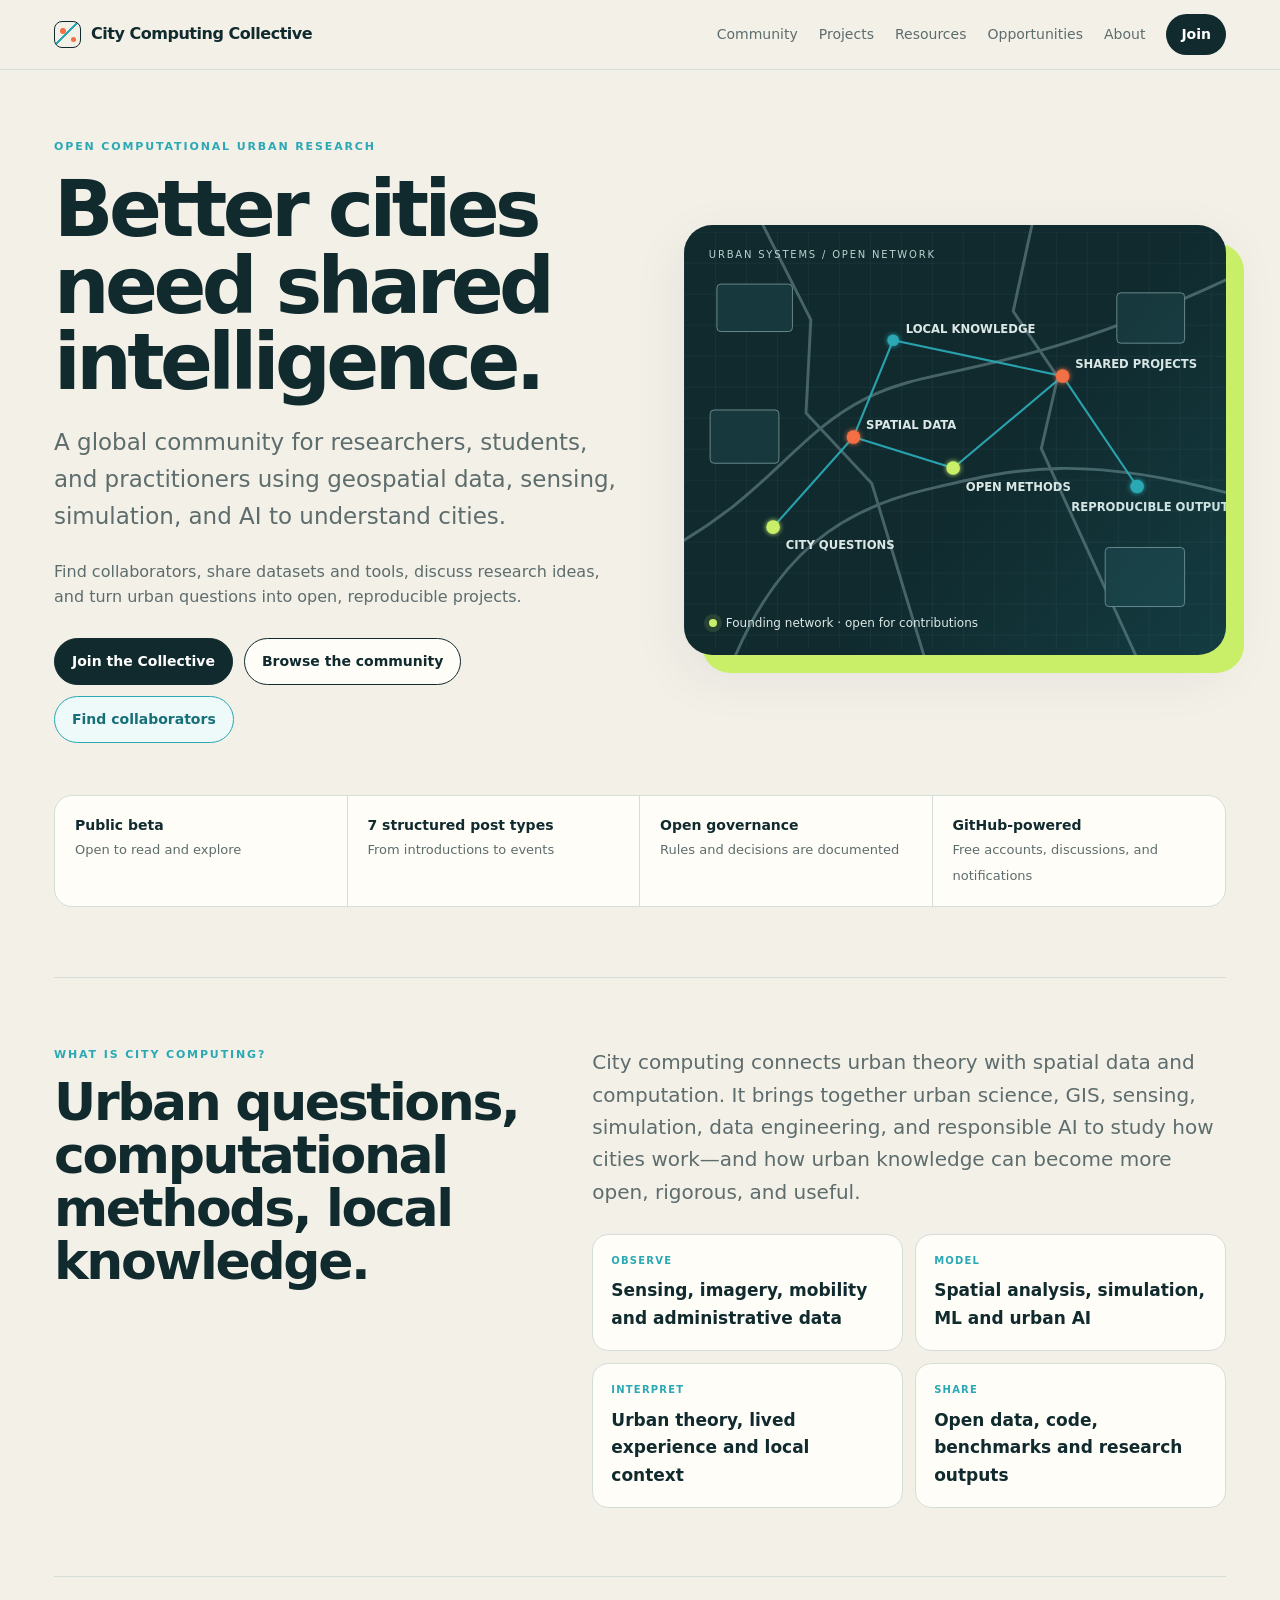
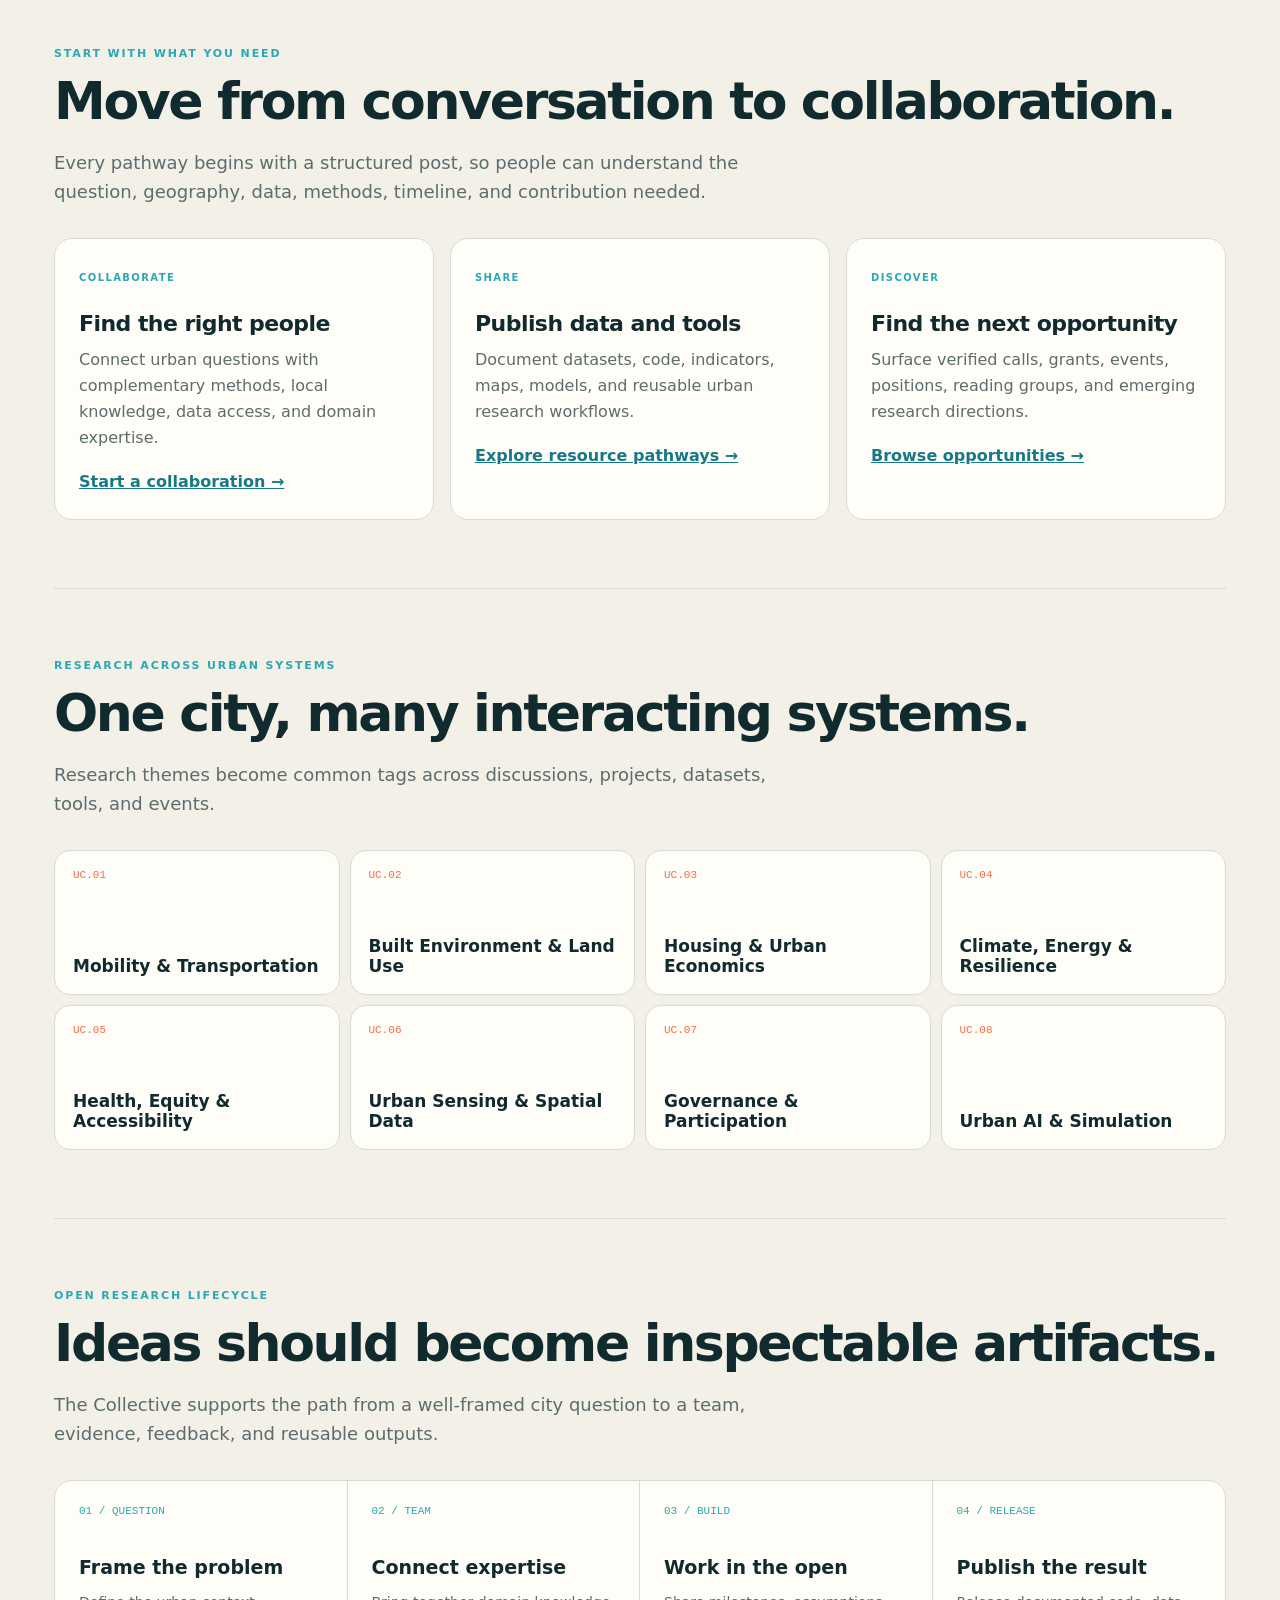
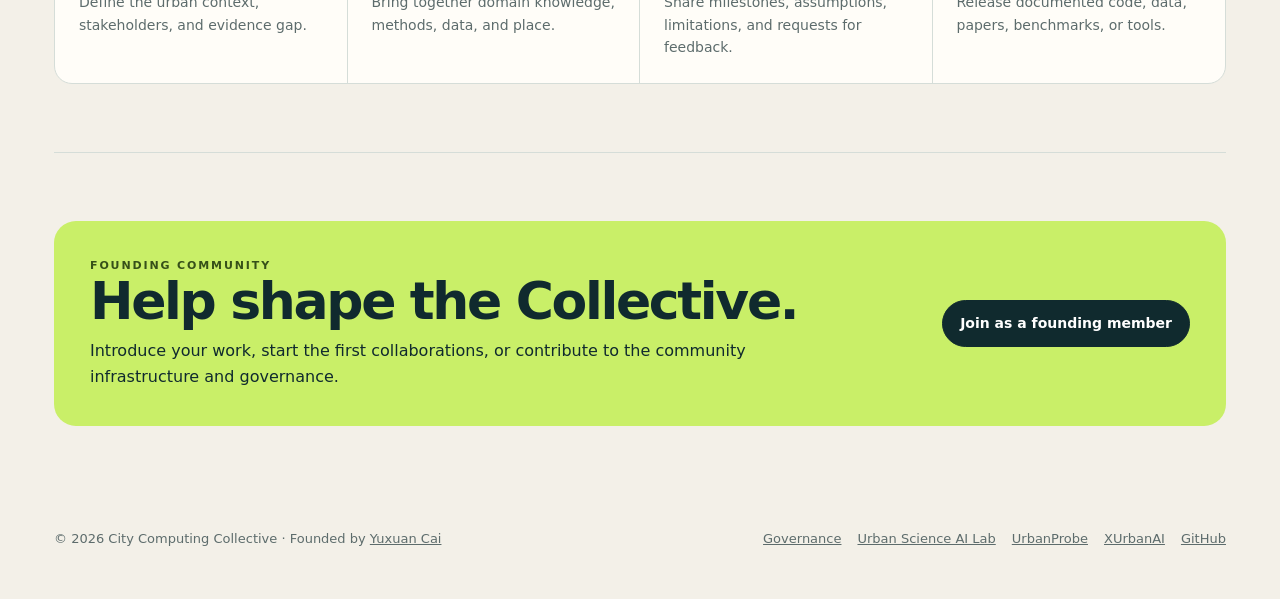
==== commit 8d7662c3: "Name the founder, and finish the sibling-site links Every page credited the Collective but no person" ====
--- a/index.html
+++ b/index.html
@@ -82,6 +82,6 @@
 
     <section id="join"><div class="callout"><div><div class="eyebrow" style="color:#365019">Founding community</div><h2>Help shape the Collective.</h2><p>Introduce your work, start the first collaborations, or contribute to the community infrastructure and governance.</p></div><a class="button primary" href="join.html">Join as a founding member</a></div></section>
   </main>
-  <footer><span>&copy; 2026 City Computing Collective</span><div class="footer-links"><a href="about.html">Governance</a><a href="https://urbanprobe.com">UrbanProbe</a><a href="https://xurbanai.com">XUrbanAI</a><a href="https://github.com/citycomputingcollective">GitHub</a></div></footer>
+  <footer><span>&copy; 2026 City Computing Collective &middot; Founded by <a href="https://yuxuancai.com">Yuxuan Cai</a></span><div class="footer-links"><a href="about.html">Governance</a><a href="https://urbanscience.ai">Urban Science AI Lab</a><a href="https://urbanprobe.com">UrbanProbe</a><a href="https://xurbanai.com">XUrbanAI</a><a href="https://github.com/citycomputingcollective">GitHub</a></div></footer>
 </body>
 </html>
--- a/community.css
+++ b/community.css
@@ -100,7 +100,7 @@
   .hero{grid-template-columns:1fr;min-height:0;padding-top:55px}.urban-map{min-height:360px}.definition-grid{grid-template-columns:1fr;gap:30px}.community-shell{grid-template-columns:180px 1fr}.side-stack{grid-column:1/-1;grid-template-columns:repeat(2,1fr)}.system-grid{grid-template-columns:repeat(2,1fr)}.lifecycle{grid-template-columns:repeat(2,1fr)}.life-step:nth-child(2){border-right:0}.life-step:nth-child(-n+2){border-bottom:1px solid var(--line)}.pulse-strip{grid-template-columns:repeat(2,1fr)}.pulse-item:nth-child(2){border-right:0}.pulse-item:nth-child(-n+2){border-bottom:1px solid var(--line)}
 }
 @media(max-width:720px){
-  .nav{align-items:flex-start;flex-direction:column;gap:9px;padding:11px 18px}.nav nav{width:100%;overflow-x:auto;gap:17px;padding:0 0 4px;scrollbar-width:none}.nav nav::-webkit-scrollbar{display:none}.nav nav a[aria-current="page"]:after{bottom:-5px}
+  .nav{align-items:flex-start;flex-direction:column;gap:10px;padding:11px 18px}.nav nav{width:100%;display:grid;grid-template-columns:repeat(3,1fr);gap:7px 10px;padding:0 0 3px}.nav nav a{font-size:12px;text-align:center;padding:5px 2px}.nav nav a[aria-current="page"]:after{bottom:0}.nav .join{padding:5px 9px}
   main{padding:0 18px}.hero{gap:34px;padding:45px 0 44px}.hero h1,h1{font-size:clamp(42px,13vw,58px)}.urban-map{min-height:315px;border-radius:22px;box-shadow:9px 9px 0 var(--lime)}
   section{padding:52px 0}.grid,.grid.two,.steps,.method-stack{grid-template-columns:1fr}.system-grid{grid-template-columns:repeat(2,1fr)}.system{min-height:126px}.pulse-strip{margin-bottom:52px}
   .page-hero,.page-hero.compact{grid-template-columns:1fr;gap:24px;padding-top:44px}.page-hero.compact h1{font-size:clamp(42px,12vw,55px)}
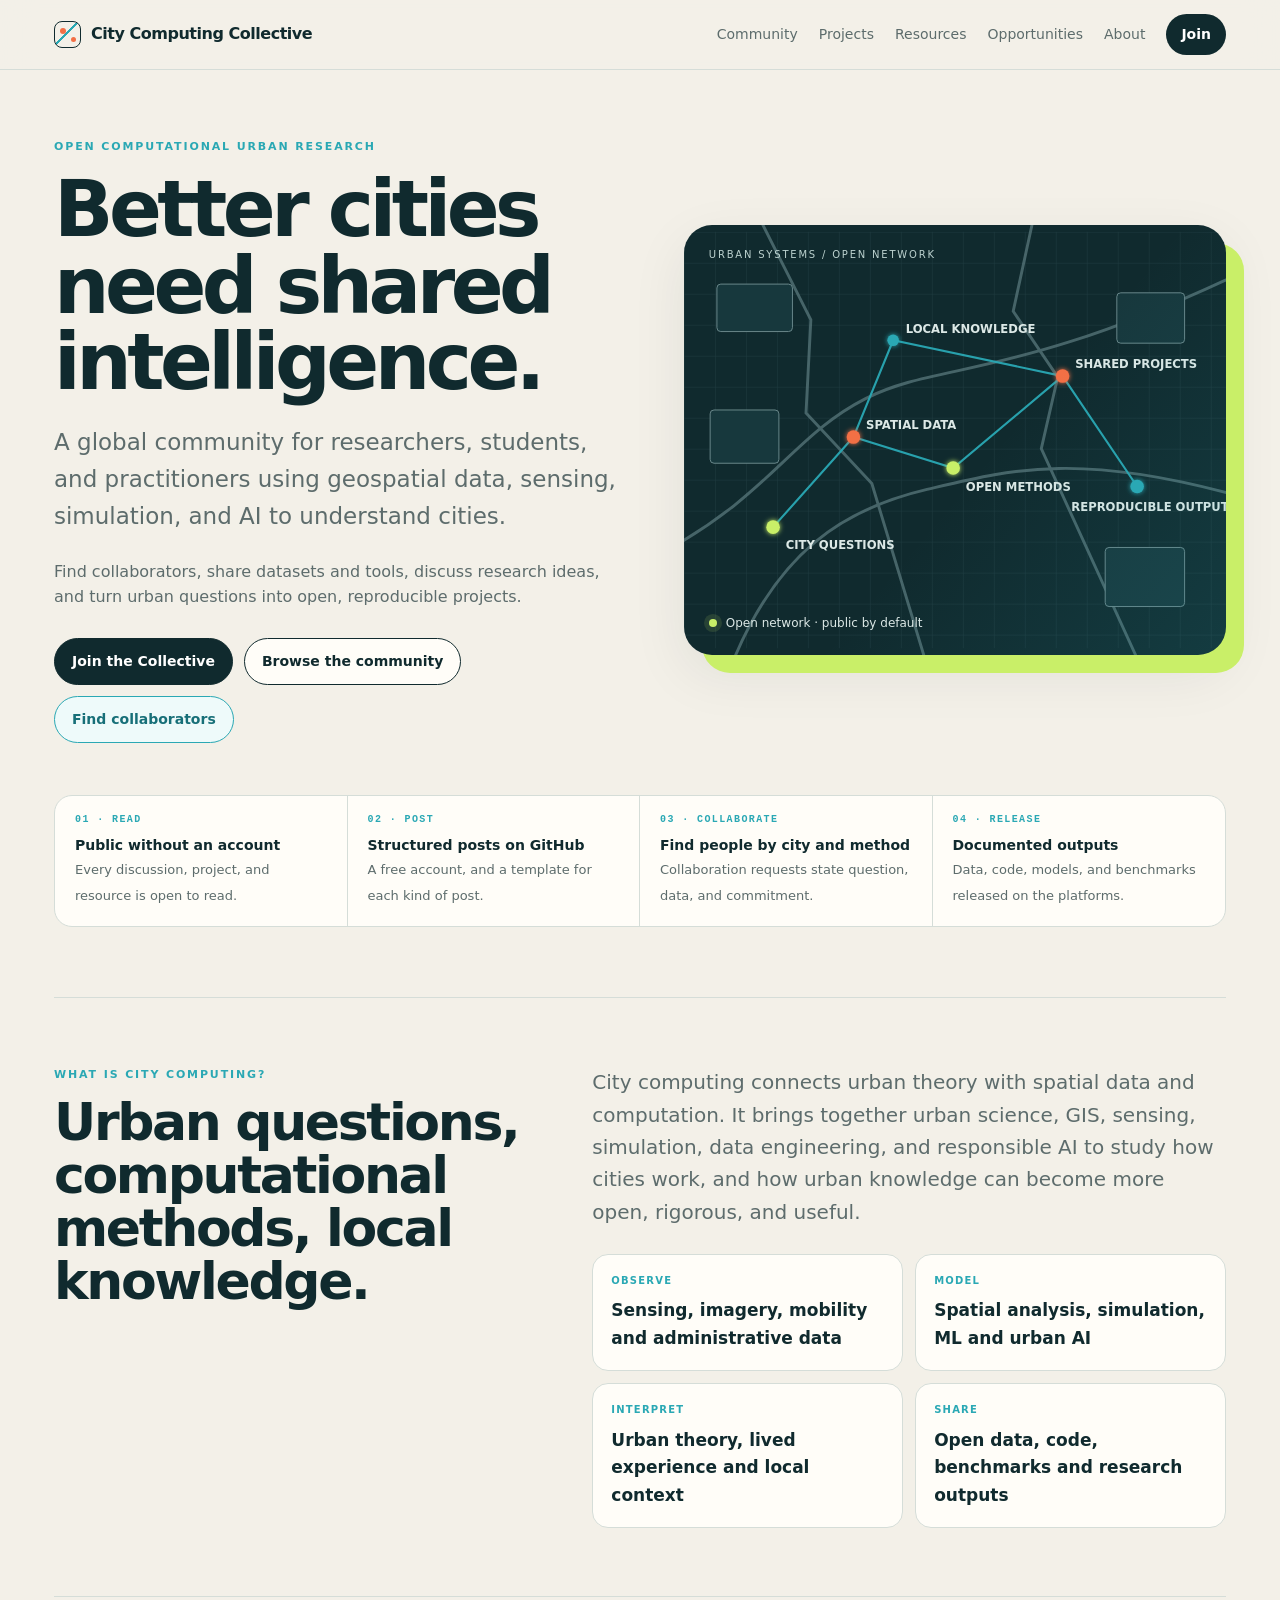
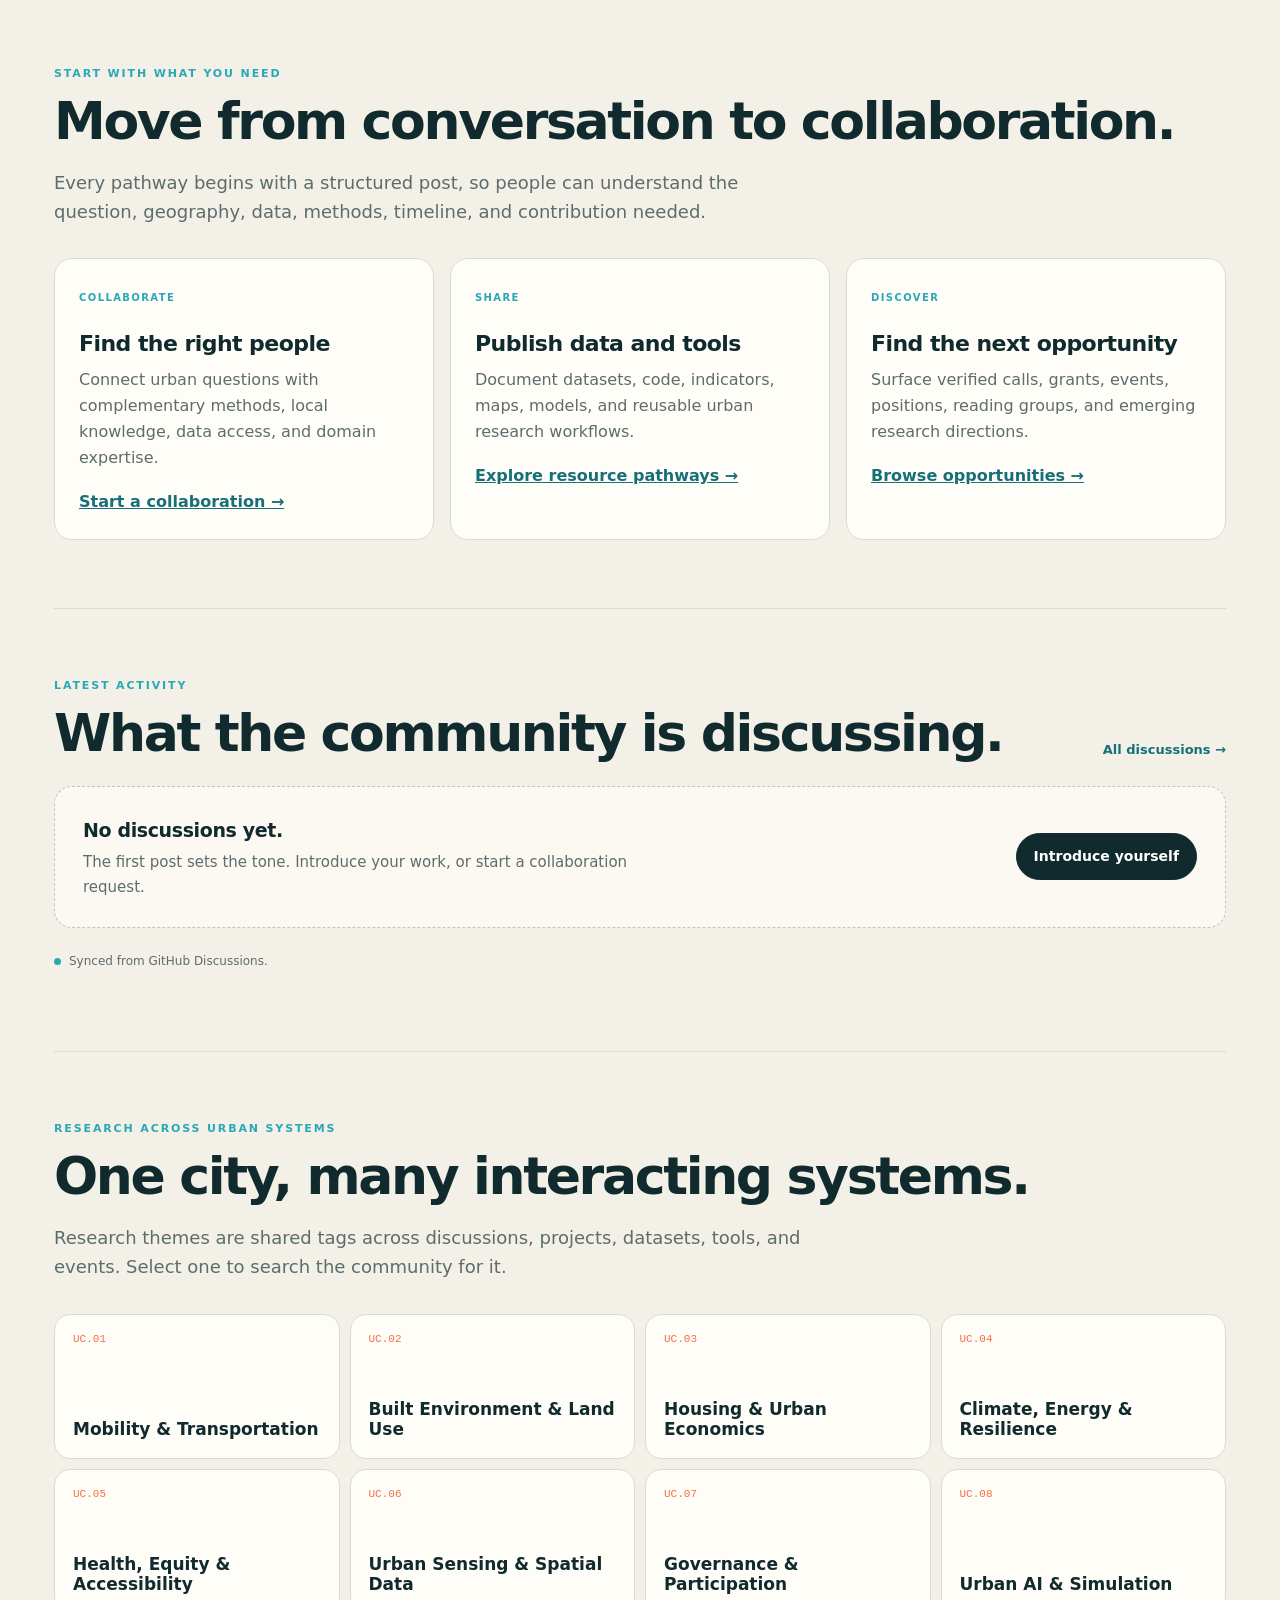
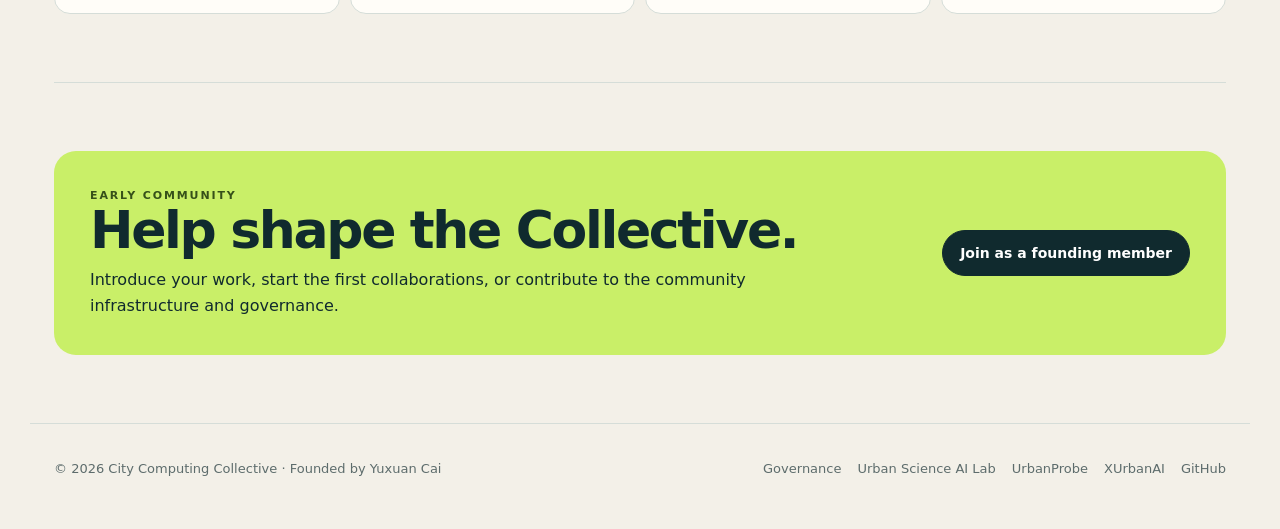
==== commit 73f2ee01: "Restructure the site: shared assets, mobile nav, registry/feed scaffolding, 404, sitemap Co-Authored" ====
--- a/index.html
+++ b/index.html
@@ -3,20 +3,48 @@
 <head>
   <meta charset="utf-8">
   <meta name="viewport" content="width=device-width,initial-scale=1">
+  <title>City Computing Collective — Open Computational Urban Research</title>
   <meta name="description" content="City Computing Collective is an open global community for people using spatial data, sensing, simulation, and AI to understand cities.">
-  <title>City Computing Collective — Open Computational Urban Research</title>
+  <link rel="canonical" href="https://citycomputingcollective.com/">
+  <meta name="theme-color" content="#102a2e">
+  <meta property="og:type" content="website">
+  <meta property="og:site_name" content="City Computing Collective">
+  <meta property="og:title" content="City Computing Collective — Open Computational Urban Research">
+  <meta property="og:description" content="An open global community for people using spatial data, sensing, simulation, and AI to understand cities.">
+  <meta property="og:url" content="https://citycomputingcollective.com/">
+  <meta name="twitter:card" content="summary">
+  <link rel="icon" href="data:image/svg+xml,%3Csvg xmlns='http://www.w3.org/2000/svg' viewBox='0 0 64 64'%3E%3Crect width='64' height='64' rx='14' fill='%23102a2e'/%3E%3Cpath d='M12 52L52 12' stroke='%232aa8b4' stroke-width='6' stroke-linecap='round'/%3E%3Ccircle cx='20' cy='20' r='7' fill='%23f36f45'/%3E%3Ccircle cx='44' cy='44' r='6' fill='%23f36f45'/%3E%3C/svg%3E">
   <link rel="stylesheet" href="community.css">
 </head>
 <body>
-  <header><div class="nav"><a class="brand" href="index.html" aria-current="page"><span class="brand-mark" aria-hidden="true"></span>City Computing Collective</a><nav><a href="community.html">Community</a><a href="projects.html">Projects</a><a href="resources.html">Resources</a><a href="opportunities.html">Opportunities</a><a href="about.html">About</a><a class="join" href="join.html">Join</a></nav></div></header>
-  <main id="top">
+  <a class="skip" href="#main">Skip to content</a>
+  <header>
+    <div class="nav">
+      <a class="brand" href="index.html" aria-current="page"><span class="brand-mark" aria-hidden="true"></span>City Computing Collective</a>
+      <button class="nav-toggle" type="button" aria-label="Menu" aria-expanded="false" aria-controls="site-nav"><span></span><span></span><span></span></button>
+      <nav id="site-nav" aria-label="Primary">
+        <a href="community.html">Community</a>
+        <a href="projects.html">Projects</a>
+        <a href="resources.html">Resources</a>
+        <a href="opportunities.html">Opportunities</a>
+        <a href="about.html">About</a>
+        <a class="join" href="join.html">Join</a>
+      </nav>
+    </div>
+  </header>
+
+  <main id="main">
     <section class="hero">
       <div class="hero-copy">
         <div class="eyebrow">Open computational urban research</div>
         <h1>Better cities need shared intelligence.</h1>
         <p class="lead">A global community for researchers, students, and practitioners using geospatial data, sensing, simulation, and AI to understand cities.</p>
         <p class="definition">Find collaborators, share datasets and tools, discuss research ideas, and turn urban questions into open, reproducible projects.</p>
-        <div class="actions"><a class="button primary" href="join.html">Join the Collective</a><a class="button light" href="community.html">Browse the community</a><a class="button signal" href="https://github.com/citycomputingcollective/citycomputingcollective.github.io/discussions/new?category=find-collaborators">Find collaborators</a></div>
+        <div class="actions">
+          <a class="button primary" href="join.html">Join the Collective</a>
+          <a class="button light" href="community.html">Browse the community</a>
+          <a class="button signal" href="https://github.com/citycomputingcollective/citycomputingcollective.github.io/discussions/new?category=find-collaborators">Find collaborators</a>
+        </div>
       </div>
       <aside class="urban-map" aria-label="Abstract urban systems network">
         <span class="map-label">Urban systems / open network</span>
@@ -44,25 +72,36 @@
           </g>
           <g fill="#17383d" stroke="#6b898c" stroke-width="1"><rect x="34" y="54" width="78" height="49" rx="4"/><rect x="447" y="63" width="70" height="52" rx="4"/><rect x="27" y="184" width="71" height="55" rx="4"/><rect x="435" y="326" width="82" height="61" rx="4"/></g>
         </svg>
-        <span class="map-status"><span class="live-dot"></span>Founding network · open for contributions</span>
+        <span class="map-status"><span class="live-dot"></span>Open network · public by default</span>
       </aside>
     </section>
 
-    <div class="pulse-strip" aria-label="Community status">
-      <div class="pulse-item"><strong>Public beta</strong><span>Open to read and explore</span></div>
-      <div class="pulse-item"><strong>7 structured post types</strong><span>From introductions to events</span></div>
-      <div class="pulse-item"><strong>Open governance</strong><span>Rules and decisions are documented</span></div>
-      <div class="pulse-item"><strong>GitHub-powered</strong><span>Free accounts, discussions, and notifications</span></div>
+    <div class="pulse-strip" aria-label="How the Collective works">
+      <div class="pulse-item"><em>01 · Read</em><strong>Public without an account</strong><span>Every discussion, project, and resource is open to read.</span></div>
+      <div class="pulse-item"><em>02 · Post</em><strong>Structured posts on GitHub</strong><span>A free account, and a template for each kind of post.</span></div>
+      <div class="pulse-item"><em>03 · Collaborate</em><strong>Find people by city and method</strong><span>Collaboration requests state question, data, and commitment.</span></div>
+      <div class="pulse-item"><em>04 · Release</em><strong>Documented outputs</strong><span>Data, code, models, and benchmarks released on the platforms.</span></div>
     </div>
 
     <section id="definition">
       <div class="definition-grid">
         <div><div class="eyebrow">What is city computing?</div><h2>Urban questions, computational methods, local knowledge.</h2></div>
-        <div><p class="definition-copy">City computing connects urban theory with spatial data and computation. It brings together urban science, GIS, sensing, simulation, data engineering, and responsible AI to study how cities work—and how urban knowledge can become more open, rigorous, and useful.</p><div class="method-stack" style="margin-top:26px"><div class="method"><span>Observe</span><strong>Sensing, imagery, mobility and administrative data</strong></div><div class="method"><span>Model</span><strong>Spatial analysis, simulation, ML and urban AI</strong></div><div class="method"><span>Interpret</span><strong>Urban theory, lived experience and local context</strong></div><div class="method"><span>Share</span><strong>Open data, code, benchmarks and research outputs</strong></div></div></div>
+        <div>
+          <p class="definition-copy">City computing connects urban theory with spatial data and computation. It brings together urban science, GIS, sensing, simulation, data engineering, and responsible AI to study how cities work, and how urban knowledge can become more open, rigorous, and useful.</p>
+          <div class="method-stack" style="margin-top:26px">
+            <div class="method"><span>Observe</span><strong>Sensing, imagery, mobility and administrative data</strong></div>
+            <div class="method"><span>Model</span><strong>Spatial analysis, simulation, ML and urban AI</strong></div>
+            <div class="method"><span>Interpret</span><strong>Urban theory, lived experience and local context</strong></div>
+            <div class="method"><span>Share</span><strong>Open data, code, benchmarks and research outputs</strong></div>
+          </div>
+        </div>
       </div>
     </section>
 
-    <section id="community"><div class="eyebrow">Start with what you need</div><h2>Move from conversation to collaboration.</h2><p class="section-intro">Every pathway begins with a structured post, so people can understand the question, geography, data, methods, timeline, and contribution needed.</p>
+    <section id="pathways">
+      <div class="eyebrow">Start with what you need</div>
+      <h2>Move from conversation to collaboration.</h2>
+      <p class="section-intro">Every pathway begins with a structured post, so people can understand the question, geography, data, methods, timeline, and contribution needed.</p>
       <div class="grid">
         <article class="card"><span class="num">COLLABORATE</span><h3>Find the right people</h3><p>Connect urban questions with complementary methods, local knowledge, data access, and domain expertise.</p><a href="https://github.com/citycomputingcollective/citycomputingcollective.github.io/discussions/new?category=find-collaborators">Start a collaboration &rarr;</a></article>
         <article class="card"><span class="num">SHARE</span><h3>Publish data and tools</h3><p>Document datasets, code, indicators, maps, models, and reusable urban research workflows.</p><a href="resources.html">Explore resource pathways &rarr;</a></article>
@@ -70,18 +109,58 @@
       </div>
     </section>
 
-    <section id="systems"><div class="eyebrow">Research across urban systems</div><h2>One city, many interacting systems.</h2><p class="section-intro">Research themes become common tags across discussions, projects, datasets, tools, and events.</p>
-      <div class="system-grid">
-        <div class="system"><span class="system-code">UC.01</span><strong>Mobility &amp; Transportation</strong></div><div class="system"><span class="system-code">UC.02</span><strong>Built Environment &amp; Land Use</strong></div><div class="system"><span class="system-code">UC.03</span><strong>Housing &amp; Urban Economics</strong></div><div class="system"><span class="system-code">UC.04</span><strong>Climate, Energy &amp; Resilience</strong></div><div class="system"><span class="system-code">UC.05</span><strong>Health, Equity &amp; Accessibility</strong></div><div class="system"><span class="system-code">UC.06</span><strong>Urban Sensing &amp; Spatial Data</strong></div><div class="system"><span class="system-code">UC.07</span><strong>Governance &amp; Participation</strong></div><div class="system"><span class="system-code">UC.08</span><strong>Urban AI &amp; Simulation</strong></div>
+    <section id="activity">
+      <div class="section-head">
+        <div><div class="eyebrow">Latest activity</div><h2>What the community is discussing.</h2></div>
+        <a class="more" href="https://github.com/citycomputingcollective/citycomputingcollective.github.io/discussions">All discussions &rarr;</a>
+      </div>
+      <div class="feed" data-feed data-limit="6">
+        <div class="empty">
+          <div><strong>No discussions yet.</strong><p>The first post sets the tone. Introduce your work, or start a collaboration request.</p></div>
+          <a class="button primary" href="https://github.com/citycomputingcollective/citycomputingcollective.github.io/discussions/new?category=introductions">Introduce yourself</a>
+        </div>
+        <p class="feed-note"><i aria-hidden="true"></i>Synced from GitHub Discussions.</p>
       </div>
     </section>
 
-    <section id="lifecycle"><div class="eyebrow">Open research lifecycle</div><h2>Ideas should become inspectable artifacts.</h2><p class="section-intro">The Collective supports the path from a well-framed city question to a team, evidence, feedback, and reusable outputs.</p>
-      <div class="lifecycle"><div class="life-step"><span>01 / QUESTION</span><strong>Frame the problem</strong><p>Define the urban context, stakeholders, and evidence gap.</p></div><div class="life-step"><span>02 / TEAM</span><strong>Connect expertise</strong><p>Bring together domain knowledge, methods, data, and place.</p></div><div class="life-step"><span>03 / BUILD</span><strong>Work in the open</strong><p>Share milestones, assumptions, limitations, and requests for feedback.</p></div><div class="life-step"><span>04 / RELEASE</span><strong>Publish the result</strong><p>Release documented code, data, papers, benchmarks, or tools.</p></div></div>
+    <section id="systems">
+      <div class="eyebrow">Research across urban systems</div>
+      <h2>One city, many interacting systems.</h2>
+      <p class="section-intro">Research themes are shared tags across discussions, projects, datasets, tools, and events. Select one to search the community for it.</p>
+      <div class="system-grid">
+        <a class="system" href="https://github.com/citycomputingcollective/citycomputingcollective.github.io/discussions?discussions_q=mobility+transportation"><span class="system-code">UC.01</span><strong>Mobility &amp; Transportation</strong></a>
+        <a class="system" href="https://github.com/citycomputingcollective/citycomputingcollective.github.io/discussions?discussions_q=built+environment+land+use"><span class="system-code">UC.02</span><strong>Built Environment &amp; Land Use</strong></a>
+        <a class="system" href="https://github.com/citycomputingcollective/citycomputingcollective.github.io/discussions?discussions_q=housing+economics"><span class="system-code">UC.03</span><strong>Housing &amp; Urban Economics</strong></a>
+        <a class="system" href="https://github.com/citycomputingcollective/citycomputingcollective.github.io/discussions?discussions_q=climate+energy+resilience"><span class="system-code">UC.04</span><strong>Climate, Energy &amp; Resilience</strong></a>
+        <a class="system" href="https://github.com/citycomputingcollective/citycomputingcollective.github.io/discussions?discussions_q=health+equity+accessibility"><span class="system-code">UC.05</span><strong>Health, Equity &amp; Accessibility</strong></a>
+        <a class="system" href="https://github.com/citycomputingcollective/citycomputingcollective.github.io/discussions?discussions_q=sensing+spatial+data"><span class="system-code">UC.06</span><strong>Urban Sensing &amp; Spatial Data</strong></a>
+        <a class="system" href="https://github.com/citycomputingcollective/citycomputingcollective.github.io/discussions?discussions_q=governance+participation"><span class="system-code">UC.07</span><strong>Governance &amp; Participation</strong></a>
+        <a class="system" href="https://github.com/citycomputingcollective/citycomputingcollective.github.io/discussions?discussions_q=urban+AI+simulation"><span class="system-code">UC.08</span><strong>Urban AI &amp; Simulation</strong></a>
+      </div>
     </section>
 
-    <section id="join"><div class="callout"><div><div class="eyebrow" style="color:#365019">Founding community</div><h2>Help shape the Collective.</h2><p>Introduce your work, start the first collaborations, or contribute to the community infrastructure and governance.</p></div><a class="button primary" href="join.html">Join as a founding member</a></div></section>
+    <section id="join">
+      <div class="callout">
+        <div>
+          <div class="eyebrow" style="color:#365019">Early community</div>
+          <h2>Help shape the Collective.</h2>
+          <p>Introduce your work, start the first collaborations, or contribute to the community infrastructure and governance.</p>
+        </div>
+        <a class="button primary" href="join.html">Join as a founding member</a>
+      </div>
+    </section>
   </main>
-  <footer><span>&copy; 2026 City Computing Collective &middot; Founded by <a href="https://yuxuancai.com">Yuxuan Cai</a></span><div class="footer-links"><a href="about.html">Governance</a><a href="https://urbanscience.ai">Urban Science AI Lab</a><a href="https://urbanprobe.com">UrbanProbe</a><a href="https://xurbanai.com">XUrbanAI</a><a href="https://github.com/citycomputingcollective">GitHub</a></div></footer>
+
+  <footer>
+    <span>&copy; 2026 City Computing Collective &middot; Founded by <a href="https://yuxuancai.com">Yuxuan Cai</a></span>
+    <div class="footer-links">
+      <a href="about.html">Governance</a>
+      <a href="https://urbanscience.ai">Urban Science AI Lab</a>
+      <a href="https://urbanprobe.com">UrbanProbe</a>
+      <a href="https://xurbanai.com">XUrbanAI</a>
+      <a href="https://github.com/citycomputingcollective">GitHub</a>
+    </div>
+  </footer>
+  <script src="assets/site.js"></script>
 </body>
 </html>
--- a/community.css
+++ b/community.css
@@ -1,3 +1,5 @@
+/* City Computing Collective — site stylesheet
+   Order: tokens → base → header/nav → type → buttons → hero → strips → sections → cards → community shell → feed → lists → footer → responsive */
 :root{
   --asphalt:#102a2e;
   --asphalt-2:#17383d;
@@ -6,22 +8,30 @@
   --surface:#fffdf8;
   --surface-2:#e9efeb;
   --line:#d5ddd8;
+  --line-2:#b9c7c2;
   --cyan:#2aa8b4;
+  --cyan-ink:#176f78;
   --orange:#f36f45;
   --lime:#c9ef68;
   --blue:#3c6f91;
   --violet:#7566a8;
   --shadow:0 18px 55px rgba(16,42,46,.08);
+  --mono:ui-monospace,SFMono-Regular,Consolas,monospace;
 }
 *{box-sizing:border-box}
 html{scroll-behavior:smooth}
 body{margin:0;background:var(--concrete);color:var(--asphalt);font:16px/1.62 Inter,ui-sans-serif,system-ui,-apple-system,BlinkMacSystemFont,"Segoe UI",sans-serif;text-rendering:optimizeLegibility}
 a{color:inherit}
 img,svg{display:block;max-width:100%}
+:focus-visible{outline:2px solid var(--cyan);outline-offset:3px;border-radius:4px}
+.skip{position:absolute;left:-999px;top:8px;z-index:50;background:var(--asphalt);color:#fff;padding:8px 12px;border-radius:8px;font-weight:800;text-decoration:none}
+.skip:focus{left:12px}
+
+/* header / nav */
 header{position:sticky;top:0;z-index:20;background:rgba(243,240,232,.93);backdrop-filter:blur(16px);border-bottom:1px solid var(--line)}
-.nav{max-width:1220px;margin:auto;padding:14px 24px;display:flex;align-items:center;justify-content:space-between;gap:28px}
+.nav{position:relative;max-width:1220px;margin:auto;padding:14px 24px;display:flex;align-items:center;justify-content:space-between;gap:28px}
 .brand{display:flex;align-items:center;gap:10px;font-weight:880;letter-spacing:-.03em;text-decoration:none;white-space:nowrap}
-.brand-mark{width:27px;height:27px;border:1.5px solid var(--asphalt);border-radius:8px;position:relative;background:linear-gradient(135deg,transparent 42%,var(--cyan) 43% 49%,transparent 50%)}
+.brand-mark{width:27px;height:27px;border:1.5px solid var(--asphalt);border-radius:8px;position:relative;background:linear-gradient(135deg,transparent 42%,var(--cyan) 43% 49%,transparent 50%);flex:0 0 auto}
 .brand-mark:before,.brand-mark:after{content:"";position:absolute;background:var(--orange);border-radius:50%}
 .brand-mark:before{width:6px;height:6px;left:5px;top:6px}.brand-mark:after{width:5px;height:5px;right:4px;bottom:5px}
 .nav nav{display:flex;gap:21px;align-items:center}
@@ -30,6 +40,13 @@
 .nav nav a[aria-current="page"]:after{content:"";position:absolute;left:0;right:0;bottom:-9px;height:2px;background:var(--orange);border-radius:2px}
 .nav .join{background:var(--asphalt);color:white;padding:9px 15px;border-radius:999px;font-weight:780}
 .nav .join:hover{background:var(--orange);color:var(--asphalt)}
+.nav-toggle{display:none;background:none;border:1px solid var(--line-2);color:var(--asphalt);border-radius:10px;width:40px;height:36px;cursor:pointer;padding:0}
+.nav-toggle span{display:block;width:18px;height:2px;background:currentColor;margin:3px auto;transition:.2s}
+.nav-toggle[aria-expanded="true"] span:nth-child(1){transform:translateY(5px) rotate(45deg)}
+.nav-toggle[aria-expanded="true"] span:nth-child(2){opacity:0}
+.nav-toggle[aria-expanded="true"] span:nth-child(3){transform:translateY(-5px) rotate(-45deg)}
+
+/* type */
 main{max-width:1220px;margin:auto;padding:0 24px}
 .eyebrow{font-size:11px;letter-spacing:.17em;text-transform:uppercase;font-weight:880;color:var(--cyan)}
 h1,h2,h3{text-wrap:balance}
@@ -37,73 +54,126 @@
 h2{font-size:clamp(32px,4.2vw,52px);line-height:1.02;letter-spacing:-.045em;margin:12px 0 20px}
 h3{letter-spacing:-.025em}
 .lead{font-size:clamp(18px,2vw,23px);color:var(--muted);max-width:800px}
+.section-intro{max-width:760px;color:var(--muted);margin:0 0 32px;font-size:18px}
+
+/* buttons */
+.actions,.buttons{display:flex;gap:11px;flex-wrap:wrap;margin-top:28px}
+.button{display:inline-flex;align-items:center;gap:8px;padding:11px 17px;border:1px solid var(--asphalt);border-radius:999px;text-decoration:none;font-weight:800;font-size:14px;transition:.18s ease;background:transparent;color:var(--asphalt);cursor:pointer;font-family:inherit}
+.button:hover{transform:translateY(-1px);box-shadow:0 6px 18px rgba(16,42,46,.10)}
+.button.primary{background:var(--asphalt);color:white}.button.primary:hover{background:var(--orange);color:var(--asphalt)}
+.button.light{background:var(--surface)}
+.button.signal{border-color:var(--cyan);color:var(--cyan-ink);background:#eefafa}
+
+/* hero */
 .hero{min-height:620px;display:grid;grid-template-columns:1.03fr .97fr;gap:54px;align-items:center;padding:68px 0 52px;border:0}
 .hero-copy .lead{max-width:680px}
 .hero-copy .definition{font-size:16px;color:var(--muted);max-width:665px;margin:20px 0 0}
-.actions,.buttons{display:flex;gap:11px;flex-wrap:wrap;margin-top:28px}
-.button{display:inline-flex;align-items:center;gap:8px;padding:11px 17px;border:1px solid var(--asphalt);border-radius:999px;text-decoration:none;font-weight:800;font-size:14px;transition:.18s ease}
-.button:hover{transform:translateY(-1px);box-shadow:0 6px 18px rgba(16,42,46,.10)}
-.button.primary{background:var(--asphalt);color:white}.button.primary:hover{background:var(--orange);color:var(--asphalt)}
-.button.light{background:var(--surface)}
-.button.signal{border-color:var(--cyan);color:#176f78;background:#eefafa}
 .urban-map{position:relative;min-height:430px;border-radius:28px;overflow:hidden;background:var(--asphalt);box-shadow:18px 18px 0 var(--lime),var(--shadow);color:white}
 .urban-map:after{content:"";position:absolute;inset:0;background:linear-gradient(130deg,transparent 55%,rgba(42,168,180,.14));pointer-events:none}
 .map-label{position:absolute;z-index:3;left:25px;top:22px;font-size:10px;letter-spacing:.18em;text-transform:uppercase;color:#bcd2cf}
 .map-status{position:absolute;z-index:3;left:25px;bottom:22px;display:flex;gap:9px;align-items:center;font-size:12px;color:#dce8e6}
 .live-dot{width:8px;height:8px;border-radius:50%;background:var(--lime);box-shadow:0 0 0 5px rgba(201,239,104,.12)}
 .urban-map svg{position:absolute;inset:0;width:100%;height:100%}
+
+/* strips */
 .pulse-strip{display:grid;grid-template-columns:repeat(4,1fr);background:var(--surface);border:1px solid var(--line);border-radius:18px;overflow:hidden;margin:0 0 70px}
 .pulse-item{padding:18px 20px;border-right:1px solid var(--line)}.pulse-item:last-child{border:0}
 .pulse-item strong{display:block;font-size:14px}.pulse-item span{color:var(--muted);font-size:13px}
+.pulse-item em{display:block;font:700 10px/1.2 var(--mono);letter-spacing:.14em;text-transform:uppercase;color:var(--cyan);font-style:normal;margin-bottom:8px}
+
+/* sections */
 section{padding:68px 0;border-top:1px solid var(--line)}
-.section-intro{max-width:760px;color:var(--muted);margin:0 0 32px;font-size:18px}
 .definition-grid{display:grid;grid-template-columns:.85fr 1.15fr;gap:70px;align-items:start}
 .definition-copy{font-size:20px;color:var(--muted);margin:0}
 .method-stack{display:grid;grid-template-columns:repeat(2,1fr);gap:12px}
 .method{background:var(--surface);border:1px solid var(--line);border-radius:16px;padding:18px}
 .method span{display:block;font-size:10px;letter-spacing:.12em;text-transform:uppercase;color:var(--cyan);font-weight:850;margin-bottom:8px}.method strong{font-size:17px}
+.section-head{display:flex;justify-content:space-between;align-items:end;gap:20px;flex-wrap:wrap;margin-bottom:26px}
+.section-head h2{margin-bottom:0}
+.section-head .more{font-size:13px;color:var(--cyan-ink);font-weight:800;text-decoration:none;white-space:nowrap}
+.section-head .more:hover{text-decoration:underline}
+
+/* cards */
 .grid{display:grid;grid-template-columns:repeat(3,1fr);gap:16px}.grid.two{grid-template-columns:repeat(2,1fr)}
 .card{background:var(--surface);border:1px solid var(--line);border-radius:18px;padding:24px;min-height:210px;transition:.18s ease}
 .card:hover{transform:translateY(-2px);box-shadow:var(--shadow)}
 .card .num,.card .type{font-size:10px;letter-spacing:.14em;text-transform:uppercase;font-weight:880;color:var(--cyan)}
 .card h3{font-size:22px;line-height:1.18;margin:22px 0 10px}.card p{margin:0;color:var(--muted)}
-.card a{display:inline-block;margin-top:18px;color:#177985;font-weight:800}
+.card a{display:inline-block;margin-top:18px;color:var(--cyan-ink);font-weight:800}
 .system-grid{display:grid;grid-template-columns:repeat(4,1fr);gap:10px}
-.system{min-height:145px;padding:18px;border:1px solid var(--line);border-radius:16px;background:var(--surface);display:flex;flex-direction:column;justify-content:space-between}
-.system-code{font:11px/1.2 ui-monospace,SFMono-Regular,Consolas,monospace;color:var(--orange)}.system strong{font-size:17px;line-height:1.18}
+.system{min-height:145px;padding:18px;border:1px solid var(--line);border-radius:16px;background:var(--surface);display:flex;flex-direction:column;justify-content:space-between;text-decoration:none;transition:.18s ease}
+a.system:hover{border-color:var(--cyan);box-shadow:var(--shadow);transform:translateY(-2px)}
+.system-code{font:11px/1.2 var(--mono);color:var(--orange)}.system strong{font-size:17px;line-height:1.18}
 .lifecycle{display:grid;grid-template-columns:repeat(4,1fr);gap:0;border:1px solid var(--line);border-radius:18px;overflow:hidden;background:var(--surface)}
 .life-step{position:relative;padding:24px;border-right:1px solid var(--line)}.life-step:last-child{border:0}
-.life-step span{display:block;font:11px/1.2 ui-monospace,SFMono-Regular,Consolas,monospace;color:var(--cyan);margin-bottom:34px}.life-step strong{display:block;font-size:19px}.life-step p{font-size:14px;color:var(--muted);margin:8px 0 0}
+.life-step span{display:block;font:11px/1.2 var(--mono);color:var(--cyan);margin-bottom:34px}.life-step strong{display:block;font-size:19px}.life-step p{font-size:14px;color:var(--muted);margin:8px 0 0}
 .callout{background:var(--lime);padding:36px;border-radius:22px;display:flex;justify-content:space-between;gap:30px;align-items:center}.callout h2{margin:0}.callout p{margin:10px 0 0;max-width:720px}
 .page-hero{padding:62px 0 48px;display:grid;grid-template-columns:1.22fr .78fr;gap:48px;align-items:end}
 .page-hero.compact{padding-bottom:34px}.page-hero.compact h1{font-size:clamp(44px,5.4vw,66px)}
 .hero-note{background:var(--asphalt);color:white;padding:25px;border-radius:20px;border-top:4px solid var(--cyan)}
 .hero-note strong{font-size:21px;display:block;line-height:1.2;margin-bottom:8px}.hero-note p{margin:0;color:#d4e2df;font-size:14px}
+
+/* community shell */
 .community-toolbar{display:flex;justify-content:space-between;gap:18px;align-items:center;padding:15px 0 20px;border-top:1px solid var(--line)}
-.search-box{flex:1;max-width:560px;background:var(--surface);border:1px solid var(--line);border-radius:999px;padding:11px 16px;color:var(--muted);font-size:14px}
-.filter-row{display:flex;gap:8px;flex-wrap:wrap}.filter-chip{padding:8px 11px;border:1px solid var(--line);border-radius:999px;background:var(--surface);font-size:12px;color:var(--muted)}
+.search-form{display:flex;gap:8px;flex:1;max-width:620px}
+.search-box{flex:1;min-width:0;background:var(--surface);border:1px solid var(--line);border-radius:999px;padding:11px 16px;color:var(--asphalt);font:inherit;font-size:14px}
+.search-box::placeholder{color:var(--muted)}
+.search-box:focus{border-color:var(--cyan);outline:none;box-shadow:0 0 0 3px rgba(42,168,180,.18)}
+.filter-row{display:flex;gap:8px;flex-wrap:wrap}
+.filter-chip{padding:8px 11px;border:1px solid var(--line);border-radius:999px;background:var(--surface);font-size:12px;color:var(--muted);text-decoration:none;white-space:nowrap;transition:.15s}
+a.filter-chip:hover{border-color:var(--cyan);color:var(--asphalt)}
 .community-shell{display:grid;grid-template-columns:205px minmax(0,1fr) 250px;gap:17px;align-items:start;padding:22px 0 70px;border-top:1px solid var(--line)}
 .panel{background:var(--surface);border:1px solid var(--line);border-radius:18px;padding:17px}
 .panel-title{font-size:10px;letter-spacing:.14em;text-transform:uppercase;color:var(--muted);font-weight:850;margin:0 0 12px}
 .channel-list{display:grid;gap:4px}.channel-list a{display:flex;align-items:center;gap:9px;padding:9px 10px;border-radius:10px;text-decoration:none;font-size:13px;color:var(--muted)}.channel-list a:hover{background:var(--surface-2);color:var(--asphalt)}
 .dot{width:8px;height:8px;border-radius:50%;background:var(--cyan);flex:0 0 auto}.dot.orange{background:var(--orange)}.dot.lime{background:#9abb32}.dot.blue{background:var(--blue)}.dot.violet{background:var(--violet)}
-.feed-panel{display:grid;gap:12px}.feed-heading{display:flex;align-items:center;justify-content:space-between;gap:16px;margin-bottom:2px}.feed-heading h2{font-size:25px;margin:0}.feed-heading a{font-size:13px;color:#177985;font-weight:800}
+.feed-panel{display:grid;gap:12px}.feed-heading{display:flex;align-items:center;justify-content:space-between;gap:16px;margin-bottom:2px}.feed-heading h2{font-size:25px;margin:0}.feed-heading a{font-size:13px;color:var(--cyan-ink);font-weight:800}
 .post-card{display:block;background:var(--surface);border:1px solid var(--line);border-radius:18px;padding:20px;text-decoration:none;transition:.18s ease}.post-card:hover{border-color:#a9c4c2;box-shadow:var(--shadow);transform:translateY(-1px)}
 .post-top{display:flex;justify-content:space-between;gap:14px;align-items:center}.post-type{font-size:10px;letter-spacing:.13em;text-transform:uppercase;font-weight:850;color:var(--cyan)}.post-arrow{color:var(--orange);font-weight:900}.post-card h3{font-size:20px;margin:10px 0 7px}.post-card p{font-size:14px;color:var(--muted);margin:0}
 .meta-row{display:flex;gap:7px;flex-wrap:wrap;margin-top:15px}.meta{font-size:11px;padding:5px 8px;border-radius:999px;background:var(--surface-2);color:#49605f}
 .side-stack{display:grid;gap:12px}.side-list{display:grid;gap:10px}.side-list a{text-decoration:none;font-size:13px;line-height:1.35;padding-bottom:10px;border-bottom:1px solid var(--line)}.side-list a:last-child{border:0;padding-bottom:0}.side-list small{display:block;color:var(--muted);margin-top:3px}
+
+/* live feed (data/discussions.json) */
+.feed{display:grid;gap:12px}
+.feed-list{display:grid;gap:12px}
+.feed-list .post-card{padding:18px 20px}
+.feed-list .post-card h3{font-size:18px;margin:8px 0 5px}
+.feed-note{font-size:12px;color:var(--muted);display:flex;align-items:center;gap:8px}
+.feed-note i{width:7px;height:7px;border-radius:50%;background:var(--cyan)}
+.empty{border:1px dashed var(--line-2);border-radius:18px;padding:28px;display:grid;grid-template-columns:1fr auto;gap:22px;align-items:center;background:rgba(255,253,248,.7)}
+.empty[hidden]{display:none}
+.empty strong{display:block;font-size:19px;margin-bottom:5px;letter-spacing:-.02em}
+.empty p{margin:0;color:var(--muted);font-size:15px;max-width:600px}
+.empty .button{margin:0}
+
+/* lists, steps, tags */
 .list{display:grid;gap:10px}.row{display:grid;grid-template-columns:180px 1fr;gap:24px;padding:18px 0;border-bottom:1px solid var(--line)}.row strong{font-size:16px}.row span{color:var(--muted)}
-.steps{counter-reset:step;display:grid;grid-template-columns:repeat(4,1fr);gap:12px}.step{counter-increment:step;background:var(--surface);border:1px solid var(--line);border-radius:16px;padding:20px}.step:before{content:"0" counter(step);display:block;color:var(--cyan);font:700 11px/1.2 ui-monospace,SFMono-Regular,Consolas,monospace;margin-bottom:26px}.step strong{display:block;font-size:18px;margin-bottom:7px}.step span{color:var(--muted);font-size:14px}
-.tag-list{display:flex;flex-wrap:wrap;gap:8px}.tag{padding:8px 12px;border-radius:999px;background:var(--surface);border:1px solid var(--line);font-size:13px}
-footer{max-width:1220px;margin:auto;padding:34px 24px 50px;display:flex;justify-content:space-between;gap:20px;color:var(--muted);font-size:13px}.footer-links{display:flex;gap:16px;flex-wrap:wrap}
+.steps{counter-reset:step;display:grid;grid-template-columns:repeat(4,1fr);gap:12px}.step{counter-increment:step;background:var(--surface);border:1px solid var(--line);border-radius:16px;padding:20px}.step:before{content:"0" counter(step);display:block;color:var(--cyan);font:700 11px/1.2 var(--mono);margin-bottom:26px}.step strong{display:block;font-size:18px;margin-bottom:7px}.step span{color:var(--muted);font-size:14px}
+.tag-list{display:flex;flex-wrap:wrap;gap:8px}.tag{padding:8px 12px;border-radius:999px;background:var(--surface);border:1px solid var(--line);font-size:13px;text-decoration:none;transition:.15s}
+a.tag:hover{border-color:var(--cyan);color:var(--cyan-ink)}
+
+/* footer */
+footer{max-width:1220px;margin:auto;padding:34px 24px 50px;display:flex;justify-content:space-between;gap:20px;color:var(--muted);font-size:13px;border-top:1px solid var(--line)}.footer-links{display:flex;gap:16px;flex-wrap:wrap}
+footer a{text-decoration:none}footer a:hover{color:var(--asphalt)}
+
+/* responsive */
 @media(max-width:980px){
   .hero{grid-template-columns:1fr;min-height:0;padding-top:55px}.urban-map{min-height:360px}.definition-grid{grid-template-columns:1fr;gap:30px}.community-shell{grid-template-columns:180px 1fr}.side-stack{grid-column:1/-1;grid-template-columns:repeat(2,1fr)}.system-grid{grid-template-columns:repeat(2,1fr)}.lifecycle{grid-template-columns:repeat(2,1fr)}.life-step:nth-child(2){border-right:0}.life-step:nth-child(-n+2){border-bottom:1px solid var(--line)}.pulse-strip{grid-template-columns:repeat(2,1fr)}.pulse-item:nth-child(2){border-right:0}.pulse-item:nth-child(-n+2){border-bottom:1px solid var(--line)}
 }
 @media(max-width:720px){
-  .nav{align-items:flex-start;flex-direction:column;gap:10px;padding:11px 18px}.nav nav{width:100%;display:grid;grid-template-columns:repeat(3,1fr);gap:7px 10px;padding:0 0 3px}.nav nav a{font-size:12px;text-align:center;padding:5px 2px}.nav nav a[aria-current="page"]:after{bottom:0}.nav .join{padding:5px 9px}
-  main{padding:0 18px}.hero{gap:34px;padding:45px 0 44px}.hero h1,h1{font-size:clamp(42px,13vw,58px)}.urban-map{min-height:315px;border-radius:22px;box-shadow:9px 9px 0 var(--lime)}
+  .nav{padding:12px 16px;gap:12px}
+  .nav-toggle{display:block}
+  .nav nav{display:none;position:absolute;left:0;right:0;top:100%;flex-direction:column;align-items:stretch;gap:0;background:var(--concrete);border-bottom:1px solid var(--line);padding:6px 16px 14px;box-shadow:var(--shadow)}
+  .nav nav.open{display:flex}
+  .nav nav a{padding:12px 4px;border-bottom:1px solid var(--line);font-size:15px}
+  .nav nav a[aria-current="page"]:after{display:none}
+  .nav nav a.join{margin-top:10px;text-align:center;border-bottom:0}
+  main{padding:0 16px}.hero{gap:34px;padding:45px 0 44px}.hero h1,h1{font-size:clamp(42px,13vw,58px)}.urban-map{min-height:315px;border-radius:22px;box-shadow:9px 9px 0 var(--lime)}
   section{padding:52px 0}.grid,.grid.two,.steps,.method-stack{grid-template-columns:1fr}.system-grid{grid-template-columns:repeat(2,1fr)}.system{min-height:126px}.pulse-strip{margin-bottom:52px}
   .page-hero,.page-hero.compact{grid-template-columns:1fr;gap:24px;padding-top:44px}.page-hero.compact h1{font-size:clamp(42px,12vw,55px)}
-  .community-toolbar{align-items:flex-start;flex-direction:column}.search-box{width:100%;max-width:none}.community-shell{grid-template-columns:1fr;padding-top:14px}.channel-list{grid-template-columns:repeat(2,1fr)}.side-stack{grid-column:auto;grid-template-columns:1fr}.panel.channels{order:2}.feed-panel{order:1}.side-stack{order:3}
-  .row{grid-template-columns:1fr;gap:5px}.callout{align-items:flex-start;flex-direction:column}.lifecycle{grid-template-columns:1fr}.life-step{border-right:0;border-bottom:1px solid var(--line)!important}.life-step:last-child{border-bottom:0!important}.pulse-strip{grid-template-columns:1fr}.pulse-item{border-right:0;border-bottom:1px solid var(--line)!important}.pulse-item:last-child{border-bottom:0!important}footer{flex-direction:column;padding-left:18px;padding-right:18px}
+  .community-toolbar{align-items:stretch;flex-direction:column}.search-form{max-width:none}.community-shell{grid-template-columns:1fr;padding-top:14px}.channel-list{grid-template-columns:repeat(2,1fr)}.side-stack{grid-column:auto;grid-template-columns:1fr}.panel.channels{order:2}.feed-panel{order:1}.side-stack{order:3}
+  .row{grid-template-columns:1fr;gap:5px}.callout{align-items:flex-start;flex-direction:column}.lifecycle{grid-template-columns:1fr}.life-step{border-right:0;border-bottom:1px solid var(--line)!important}.life-step:last-child{border-bottom:0!important}.pulse-strip{grid-template-columns:1fr}.pulse-item{border-right:0;border-bottom:1px solid var(--line)!important}.pulse-item:last-child{border-bottom:0!important}
+  .empty{grid-template-columns:1fr}
+  footer{flex-direction:column;padding-left:16px;padding-right:16px}
 }
+@media(prefers-reduced-motion:reduce){*{animation:none!important;transition:none!important}html{scroll-behavior:auto}}
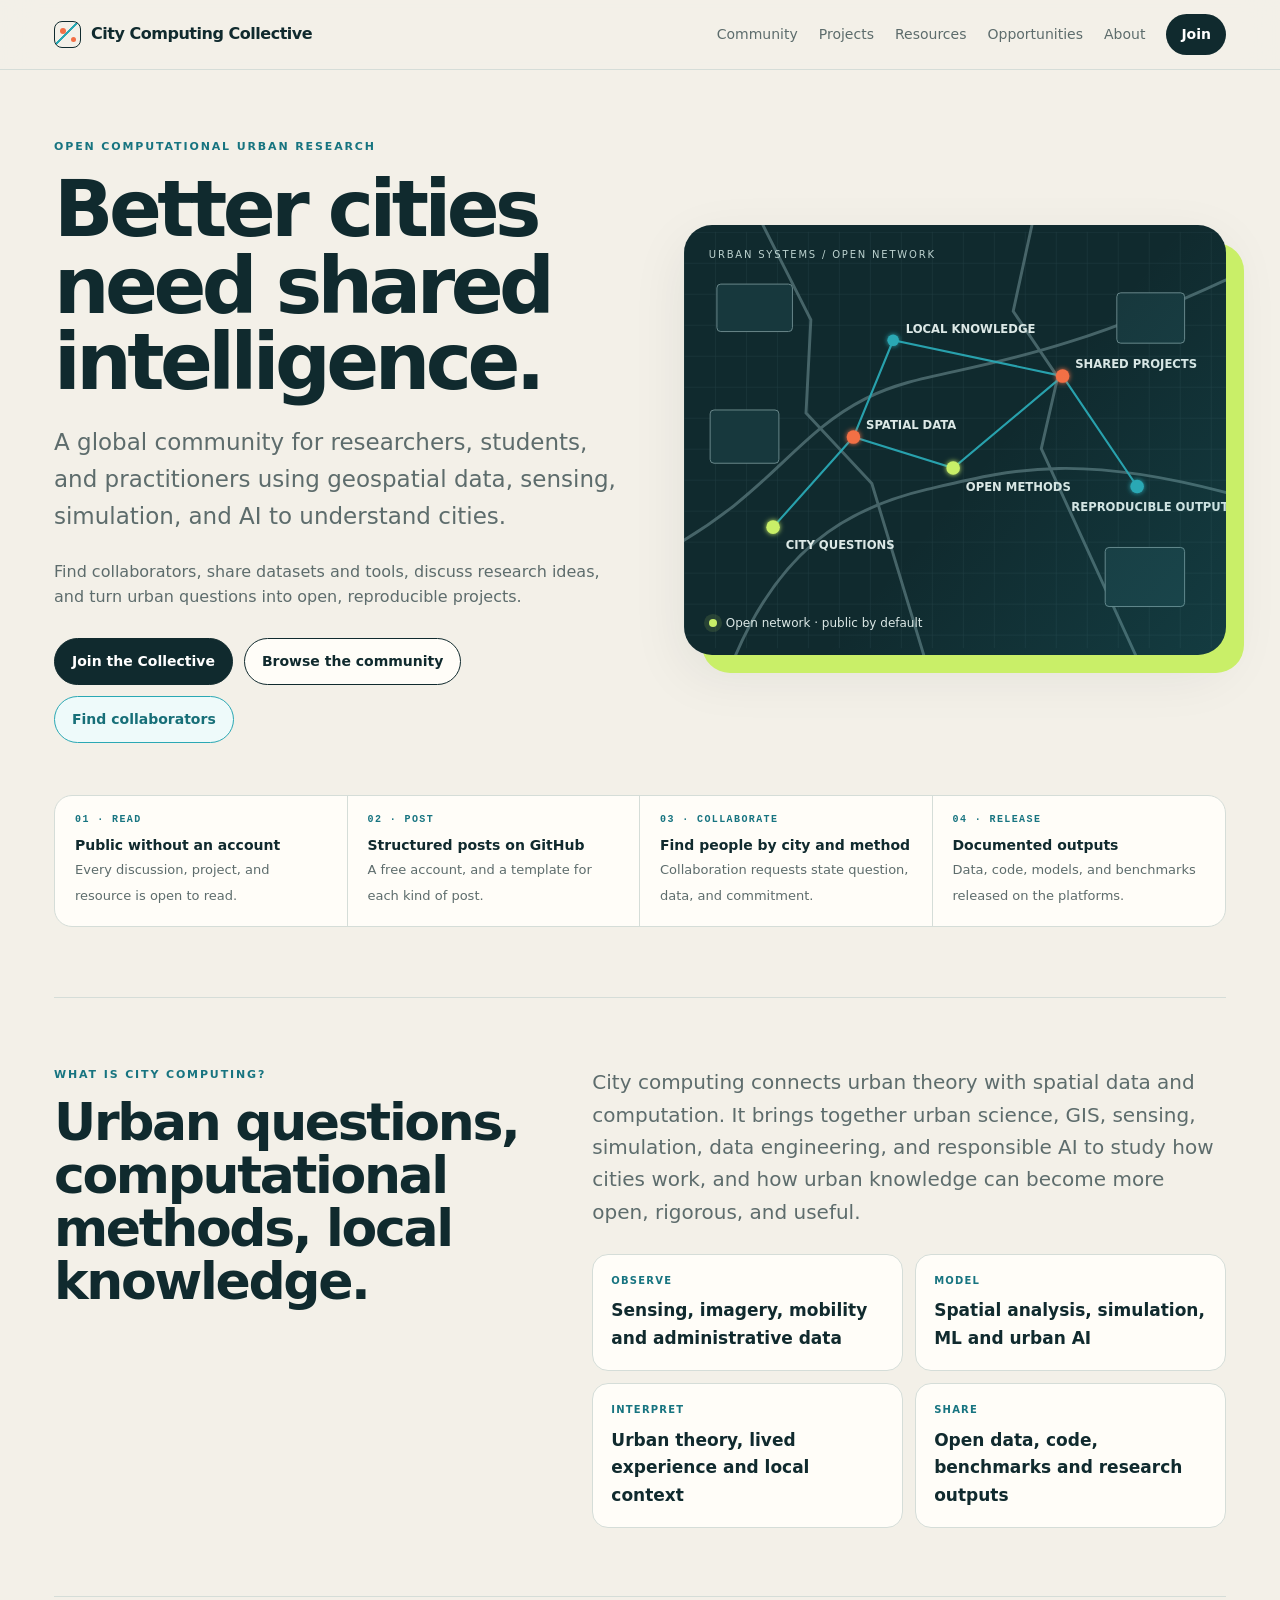
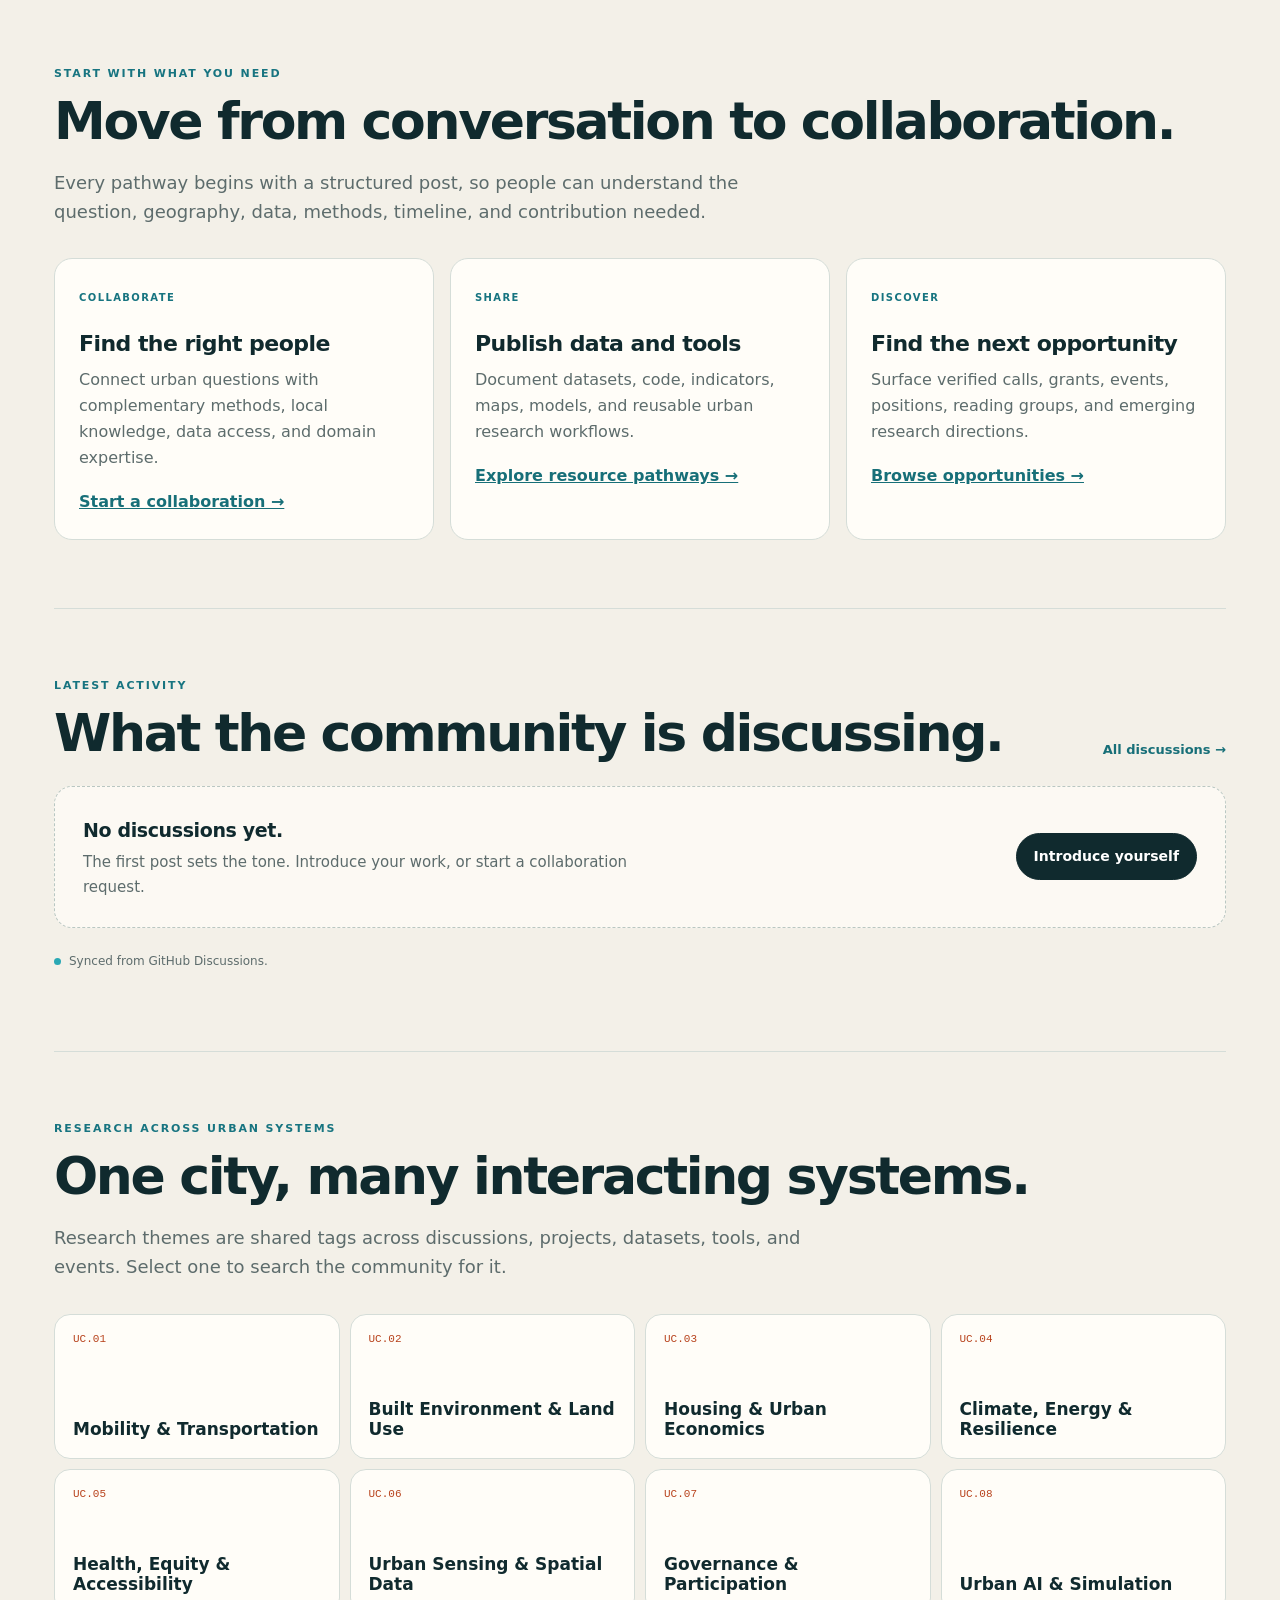
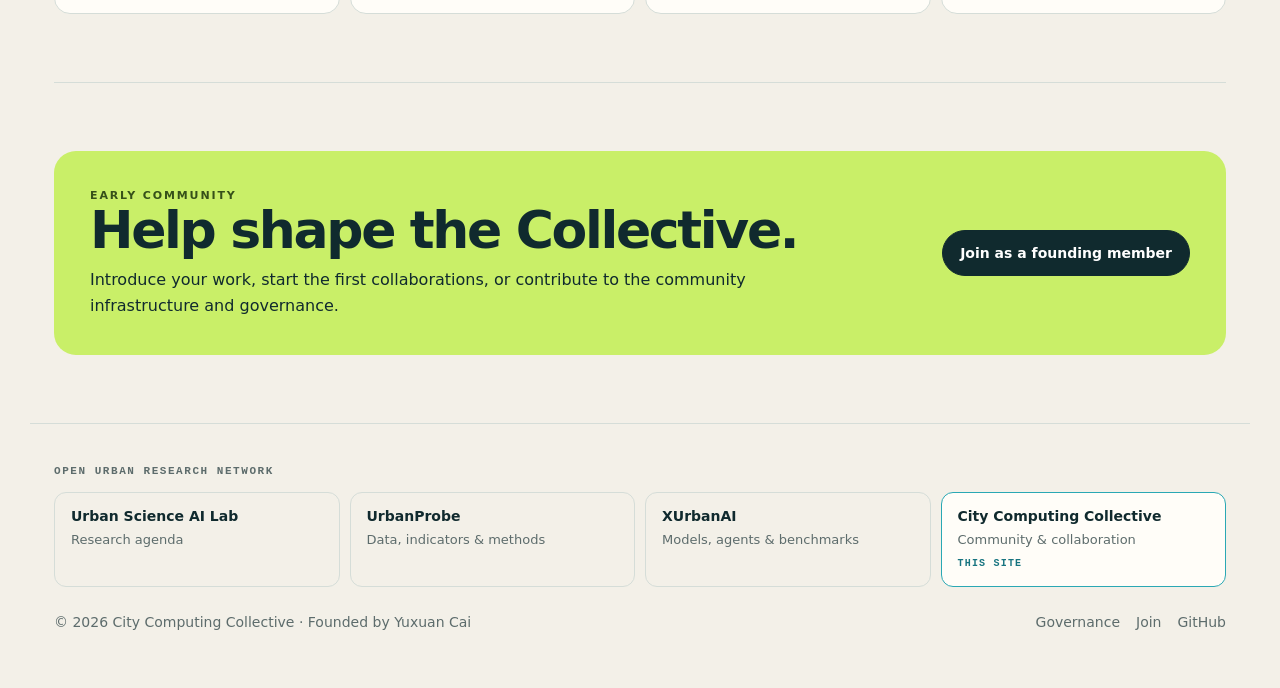
==== commit 2451e375: "Add the network footer, social card, structured data, and contrast fixes - Footer lists the four sit" ====
--- a/index.html
+++ b/index.html
@@ -12,9 +12,30 @@
   <meta property="og:title" content="City Computing Collective — Open Computational Urban Research">
   <meta property="og:description" content="An open global community for people using spatial data, sensing, simulation, and AI to understand cities.">
   <meta property="og:url" content="https://citycomputingcollective.com/">
-  <meta name="twitter:card" content="summary">
+  <meta property="og:image" content="https://citycomputingcollective.com/assets/og.png">
+  <meta property="og:image:width" content="1200">
+  <meta property="og:image:height" content="630">
+  <meta property="og:image:alt" content="City Computing Collective: an open community for computational urban research.">
+  <meta name="twitter:card" content="summary_large_image">
   <link rel="icon" href="data:image/svg+xml,%3Csvg xmlns='http://www.w3.org/2000/svg' viewBox='0 0 64 64'%3E%3Crect width='64' height='64' rx='14' fill='%23102a2e'/%3E%3Cpath d='M12 52L52 12' stroke='%232aa8b4' stroke-width='6' stroke-linecap='round'/%3E%3Ccircle cx='20' cy='20' r='7' fill='%23f36f45'/%3E%3Ccircle cx='44' cy='44' r='6' fill='%23f36f45'/%3E%3C/svg%3E">
   <link rel="stylesheet" href="community.css">
+  <script type="application/ld+json">
+{
+    "@context": "https://schema.org",
+    "@type": "Organization",
+    "name": "City Computing Collective",
+    "url": "https://citycomputingcollective.com/",
+    "description": "An open global community for people using spatial data, sensing, simulation, and AI to understand cities.",
+    "founder": {
+      "@type": "Person",
+      "name": "Yuxuan Cai",
+      "url": "https://yuxuancai.com"
+    },
+    "sameAs": [
+      "https://github.com/citycomputingcollective"
+    ]
+  }
+  </script>
 </head>
 <body>
   <a class="skip" href="#main">Skip to content</a>
@@ -152,13 +173,16 @@
   </main>
 
   <footer>
-    <span>&copy; 2026 City Computing Collective &middot; Founded by <a href="https://yuxuancai.com">Yuxuan Cai</a></span>
-    <div class="footer-links">
-      <a href="about.html">Governance</a>
-      <a href="https://urbanscience.ai">Urban Science AI Lab</a>
-      <a href="https://urbanprobe.com">UrbanProbe</a>
-      <a href="https://xurbanai.com">XUrbanAI</a>
-      <a href="https://github.com/citycomputingcollective">GitHub</a>
+    <p class="network-title" id="network-title">Open urban research network</p>
+    <ul class="network" aria-labelledby="network-title">
+        <li><a href="https://urbanscience.ai"><strong>Urban Science AI Lab</strong><span>Research agenda</span></a></li>
+        <li><a href="https://urbanprobe.com"><strong>UrbanProbe</strong><span>Data, indicators &amp; methods</span></a></li>
+        <li><a href="https://xurbanai.com"><strong>XUrbanAI</strong><span>Models, agents &amp; benchmarks</span></a></li>
+        <li><div class="here"><strong>City Computing Collective</strong><span>Community &amp; collaboration</span><small>This site</small></div></li>
+    </ul>
+    <div class="footer-base">
+      <span>&copy; 2026 City Computing Collective &middot; Founded by <a href="https://yuxuancai.com">Yuxuan Cai</a></span>
+      <div class="footer-links"><a href="about.html#governance">Governance</a><a href="join.html">Join</a><a href="https://github.com/citycomputingcollective">GitHub</a></div>
     </div>
   </footer>
   <script src="assets/site.js"></script>
--- a/community.css
+++ b/community.css
@@ -11,6 +11,8 @@
   --line-2:#b9c7c2;
   --cyan:#2aa8b4;
   --cyan-ink:#176f78;
+  --cyan-text:#177480;
+  --orange-text:#b8431d;
   --orange:#f36f45;
   --lime:#c9ef68;
   --blue:#3c6f91;
@@ -48,7 +50,7 @@
 
 /* type */
 main{max-width:1220px;margin:auto;padding:0 24px}
-.eyebrow{font-size:11px;letter-spacing:.17em;text-transform:uppercase;font-weight:880;color:var(--cyan)}
+.eyebrow{font-size:11px;letter-spacing:.17em;text-transform:uppercase;font-weight:880;color:var(--cyan-text)}
 h1,h2,h3{text-wrap:balance}
 h1{font-size:clamp(46px,6.4vw,78px);line-height:.98;letter-spacing:-.058em;margin:16px 0 22px}
 h2{font-size:clamp(32px,4.2vw,52px);line-height:1.02;letter-spacing:-.045em;margin:12px 0 20px}
@@ -79,7 +81,7 @@
 .pulse-strip{display:grid;grid-template-columns:repeat(4,1fr);background:var(--surface);border:1px solid var(--line);border-radius:18px;overflow:hidden;margin:0 0 70px}
 .pulse-item{padding:18px 20px;border-right:1px solid var(--line)}.pulse-item:last-child{border:0}
 .pulse-item strong{display:block;font-size:14px}.pulse-item span{color:var(--muted);font-size:13px}
-.pulse-item em{display:block;font:700 10px/1.2 var(--mono);letter-spacing:.14em;text-transform:uppercase;color:var(--cyan);font-style:normal;margin-bottom:8px}
+.pulse-item em{display:block;font:700 10px/1.2 var(--mono);letter-spacing:.14em;text-transform:uppercase;color:var(--cyan-text);font-style:normal;margin-bottom:8px}
 
 /* sections */
 section{padding:68px 0;border-top:1px solid var(--line)}
@@ -87,7 +89,7 @@
 .definition-copy{font-size:20px;color:var(--muted);margin:0}
 .method-stack{display:grid;grid-template-columns:repeat(2,1fr);gap:12px}
 .method{background:var(--surface);border:1px solid var(--line);border-radius:16px;padding:18px}
-.method span{display:block;font-size:10px;letter-spacing:.12em;text-transform:uppercase;color:var(--cyan);font-weight:850;margin-bottom:8px}.method strong{font-size:17px}
+.method span{display:block;font-size:10px;letter-spacing:.12em;text-transform:uppercase;color:var(--cyan-text);font-weight:850;margin-bottom:8px}.method strong{font-size:17px}
 .section-head{display:flex;justify-content:space-between;align-items:end;gap:20px;flex-wrap:wrap;margin-bottom:26px}
 .section-head h2{margin-bottom:0}
 .section-head .more{font-size:13px;color:var(--cyan-ink);font-weight:800;text-decoration:none;white-space:nowrap}
@@ -97,16 +99,16 @@
 .grid{display:grid;grid-template-columns:repeat(3,1fr);gap:16px}.grid.two{grid-template-columns:repeat(2,1fr)}
 .card{background:var(--surface);border:1px solid var(--line);border-radius:18px;padding:24px;min-height:210px;transition:.18s ease}
 .card:hover{transform:translateY(-2px);box-shadow:var(--shadow)}
-.card .num,.card .type{font-size:10px;letter-spacing:.14em;text-transform:uppercase;font-weight:880;color:var(--cyan)}
+.card .num,.card .type{font-size:10px;letter-spacing:.14em;text-transform:uppercase;font-weight:880;color:var(--cyan-text)}
 .card h3{font-size:22px;line-height:1.18;margin:22px 0 10px}.card p{margin:0;color:var(--muted)}
 .card a{display:inline-block;margin-top:18px;color:var(--cyan-ink);font-weight:800}
 .system-grid{display:grid;grid-template-columns:repeat(4,1fr);gap:10px}
 .system{min-height:145px;padding:18px;border:1px solid var(--line);border-radius:16px;background:var(--surface);display:flex;flex-direction:column;justify-content:space-between;text-decoration:none;transition:.18s ease}
 a.system:hover{border-color:var(--cyan);box-shadow:var(--shadow);transform:translateY(-2px)}
-.system-code{font:11px/1.2 var(--mono);color:var(--orange)}.system strong{font-size:17px;line-height:1.18}
+.system-code{font:11px/1.2 var(--mono);color:var(--orange-text)}.system strong{font-size:17px;line-height:1.18}
 .lifecycle{display:grid;grid-template-columns:repeat(4,1fr);gap:0;border:1px solid var(--line);border-radius:18px;overflow:hidden;background:var(--surface)}
 .life-step{position:relative;padding:24px;border-right:1px solid var(--line)}.life-step:last-child{border:0}
-.life-step span{display:block;font:11px/1.2 var(--mono);color:var(--cyan);margin-bottom:34px}.life-step strong{display:block;font-size:19px}.life-step p{font-size:14px;color:var(--muted);margin:8px 0 0}
+.life-step span{display:block;font:11px/1.2 var(--mono);color:var(--cyan-text);margin-bottom:34px}.life-step strong{display:block;font-size:19px}.life-step p{font-size:14px;color:var(--muted);margin:8px 0 0}
 .callout{background:var(--lime);padding:36px;border-radius:22px;display:flex;justify-content:space-between;gap:30px;align-items:center}.callout h2{margin:0}.callout p{margin:10px 0 0;max-width:720px}
 .page-hero{padding:62px 0 48px;display:grid;grid-template-columns:1.22fr .78fr;gap:48px;align-items:end}
 .page-hero.compact{padding-bottom:34px}.page-hero.compact h1{font-size:clamp(44px,5.4vw,66px)}
@@ -129,7 +131,7 @@
 .dot{width:8px;height:8px;border-radius:50%;background:var(--cyan);flex:0 0 auto}.dot.orange{background:var(--orange)}.dot.lime{background:#9abb32}.dot.blue{background:var(--blue)}.dot.violet{background:var(--violet)}
 .feed-panel{display:grid;gap:12px}.feed-heading{display:flex;align-items:center;justify-content:space-between;gap:16px;margin-bottom:2px}.feed-heading h2{font-size:25px;margin:0}.feed-heading a{font-size:13px;color:var(--cyan-ink);font-weight:800}
 .post-card{display:block;background:var(--surface);border:1px solid var(--line);border-radius:18px;padding:20px;text-decoration:none;transition:.18s ease}.post-card:hover{border-color:#a9c4c2;box-shadow:var(--shadow);transform:translateY(-1px)}
-.post-top{display:flex;justify-content:space-between;gap:14px;align-items:center}.post-type{font-size:10px;letter-spacing:.13em;text-transform:uppercase;font-weight:850;color:var(--cyan)}.post-arrow{color:var(--orange);font-weight:900}.post-card h3{font-size:20px;margin:10px 0 7px}.post-card p{font-size:14px;color:var(--muted);margin:0}
+.post-top{display:flex;justify-content:space-between;gap:14px;align-items:center}.post-type{font-size:10px;letter-spacing:.13em;text-transform:uppercase;font-weight:850;color:var(--cyan-text)}.post-arrow{color:var(--orange);font-weight:900}.post-card h3{font-size:20px;margin:10px 0 7px}.post-card p{font-size:14px;color:var(--muted);margin:0}
 .meta-row{display:flex;gap:7px;flex-wrap:wrap;margin-top:15px}.meta{font-size:11px;padding:5px 8px;border-radius:999px;background:var(--surface-2);color:#49605f}
 .side-stack{display:grid;gap:12px}.side-list{display:grid;gap:10px}.side-list a{text-decoration:none;font-size:13px;line-height:1.35;padding-bottom:10px;border-bottom:1px solid var(--line)}.side-list a:last-child{border:0;padding-bottom:0}.side-list small{display:block;color:var(--muted);margin-top:3px}
 
@@ -148,13 +150,26 @@
 
 /* lists, steps, tags */
 .list{display:grid;gap:10px}.row{display:grid;grid-template-columns:180px 1fr;gap:24px;padding:18px 0;border-bottom:1px solid var(--line)}.row strong{font-size:16px}.row span{color:var(--muted)}
-.steps{counter-reset:step;display:grid;grid-template-columns:repeat(4,1fr);gap:12px}.step{counter-increment:step;background:var(--surface);border:1px solid var(--line);border-radius:16px;padding:20px}.step:before{content:"0" counter(step);display:block;color:var(--cyan);font:700 11px/1.2 var(--mono);margin-bottom:26px}.step strong{display:block;font-size:18px;margin-bottom:7px}.step span{color:var(--muted);font-size:14px}
+.steps{counter-reset:step;display:grid;grid-template-columns:repeat(4,1fr);gap:12px}.step{counter-increment:step;background:var(--surface);border:1px solid var(--line);border-radius:16px;padding:20px}.step:before{content:"0" counter(step);display:block;color:var(--cyan-text);font:700 11px/1.2 var(--mono);margin-bottom:26px}.step strong{display:block;font-size:18px;margin-bottom:7px}.step span{color:var(--muted);font-size:14px}
 .tag-list{display:flex;flex-wrap:wrap;gap:8px}.tag{padding:8px 12px;border-radius:999px;background:var(--surface);border:1px solid var(--line);font-size:13px;text-decoration:none;transition:.15s}
 a.tag:hover{border-color:var(--cyan);color:var(--cyan-ink)}
 
-/* footer */
-footer{max-width:1220px;margin:auto;padding:34px 24px 50px;display:flex;justify-content:space-between;gap:20px;color:var(--muted);font-size:13px;border-top:1px solid var(--line)}.footer-links{display:flex;gap:16px;flex-wrap:wrap}
-footer a{text-decoration:none}footer a:hover{color:var(--asphalt)}
+/* footer: the sibling-site network, then the base line */
+footer{position:relative;z-index:1;max-width:1220px;margin:auto;padding:40px 24px 54px;color:var(--muted);font-size:14px;border-top:1px solid var(--line)}
+footer a{text-decoration:none}
+footer a:hover{color:var(--asphalt)}
+.network-title{font:800 11px/1.3 var(--mono);letter-spacing:.14em;text-transform:uppercase;margin:0 0 14px}
+.network{list-style:none;margin:0;padding:0;display:grid;grid-template-columns:repeat(4,1fr);gap:10px}
+.network a,.network .here{display:block;height:100%;padding:14px 16px;border:1px solid var(--line);border-radius:12px;transition:.18s ease}
+.network a:hover{border-color:var(--line-2);background:var(--surface);color:inherit}
+.network strong{display:block;color:var(--asphalt);font-size:14px;line-height:1.3}
+.network span{display:block;font-size:13px;margin-top:3px}
+.network .here{border-color:var(--cyan);background:var(--surface)}
+.network .here small{display:inline-block;margin-top:8px;font:700 10px/1 var(--mono);letter-spacing:.12em;text-transform:uppercase;color:var(--cyan-text)}
+.footer-base{display:flex;justify-content:space-between;gap:12px 20px;flex-wrap:wrap;margin-top:24px}
+.footer-links{display:flex;gap:16px;flex-wrap:wrap}
+@media(max-width:900px){.network{grid-template-columns:repeat(2,1fr)}}
+@media(max-width:520px){.network{grid-template-columns:1fr}}
 
 /* responsive */
 @media(max-width:980px){
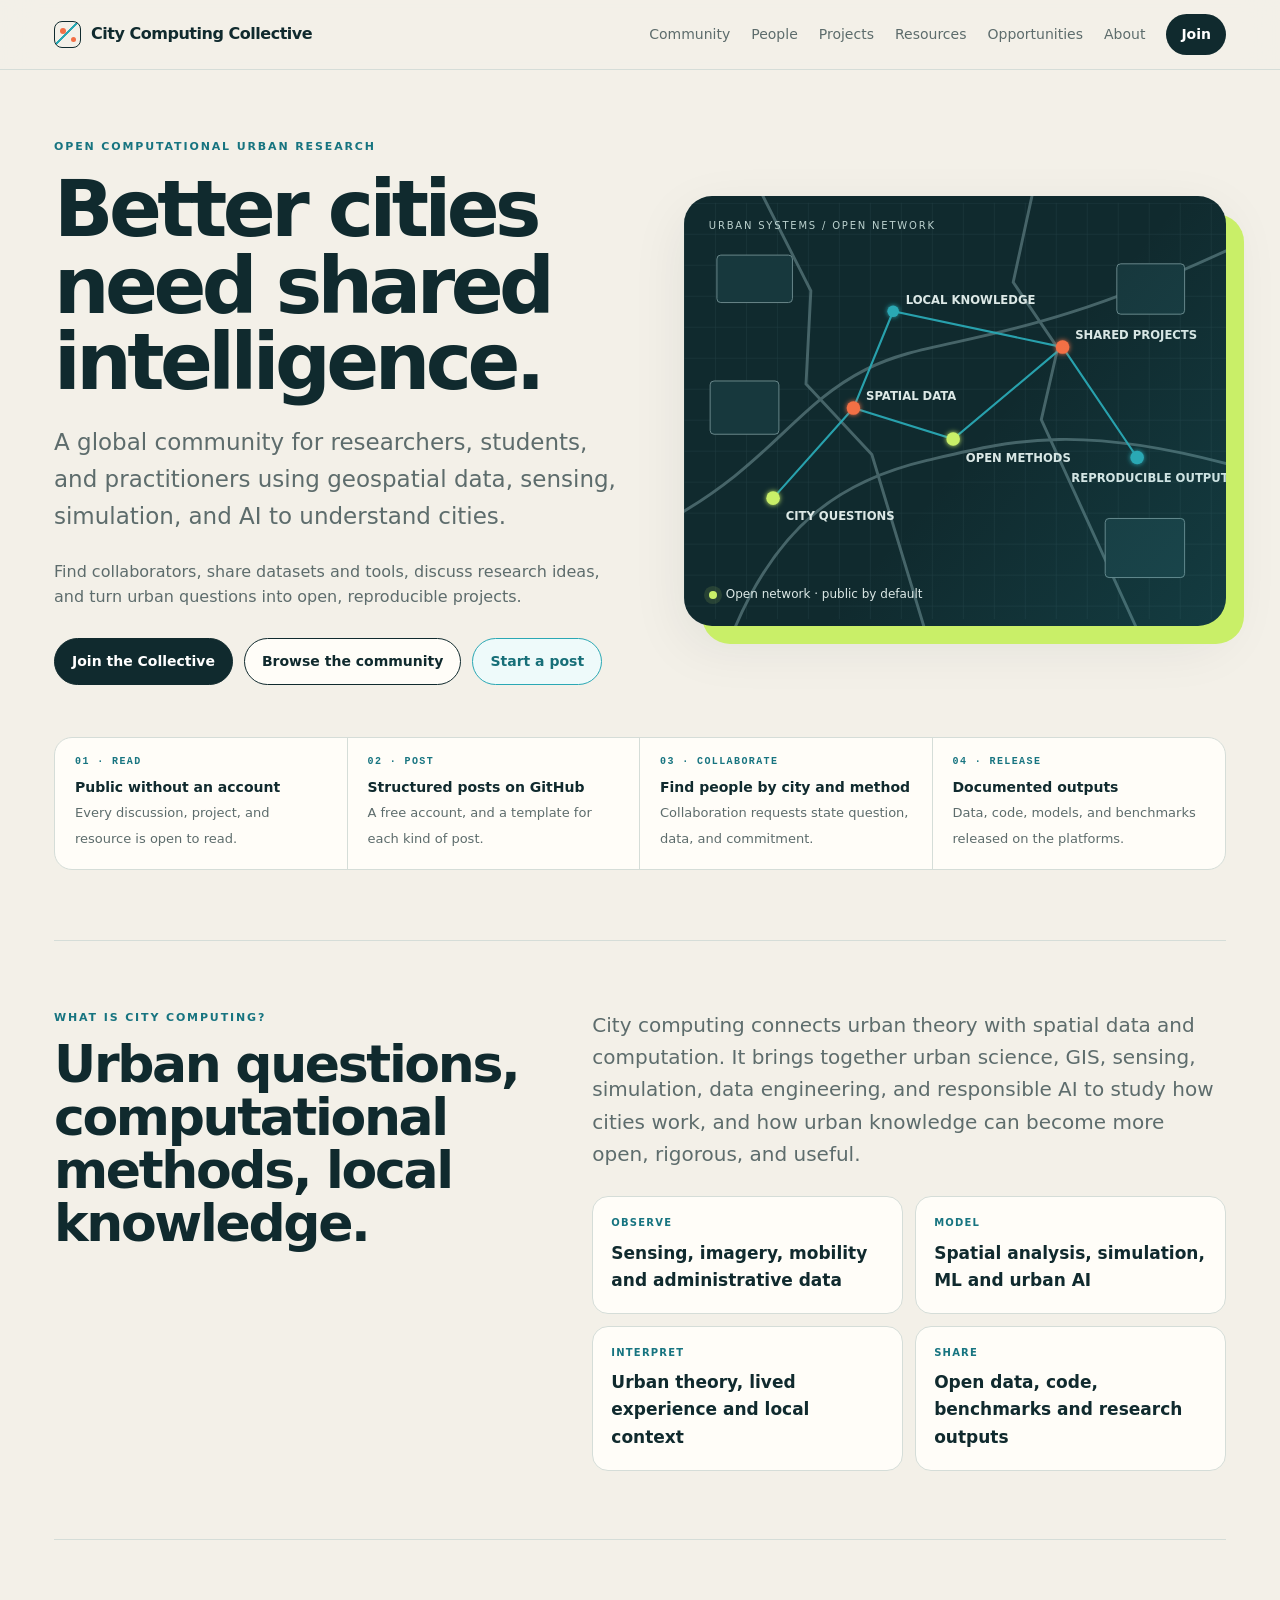
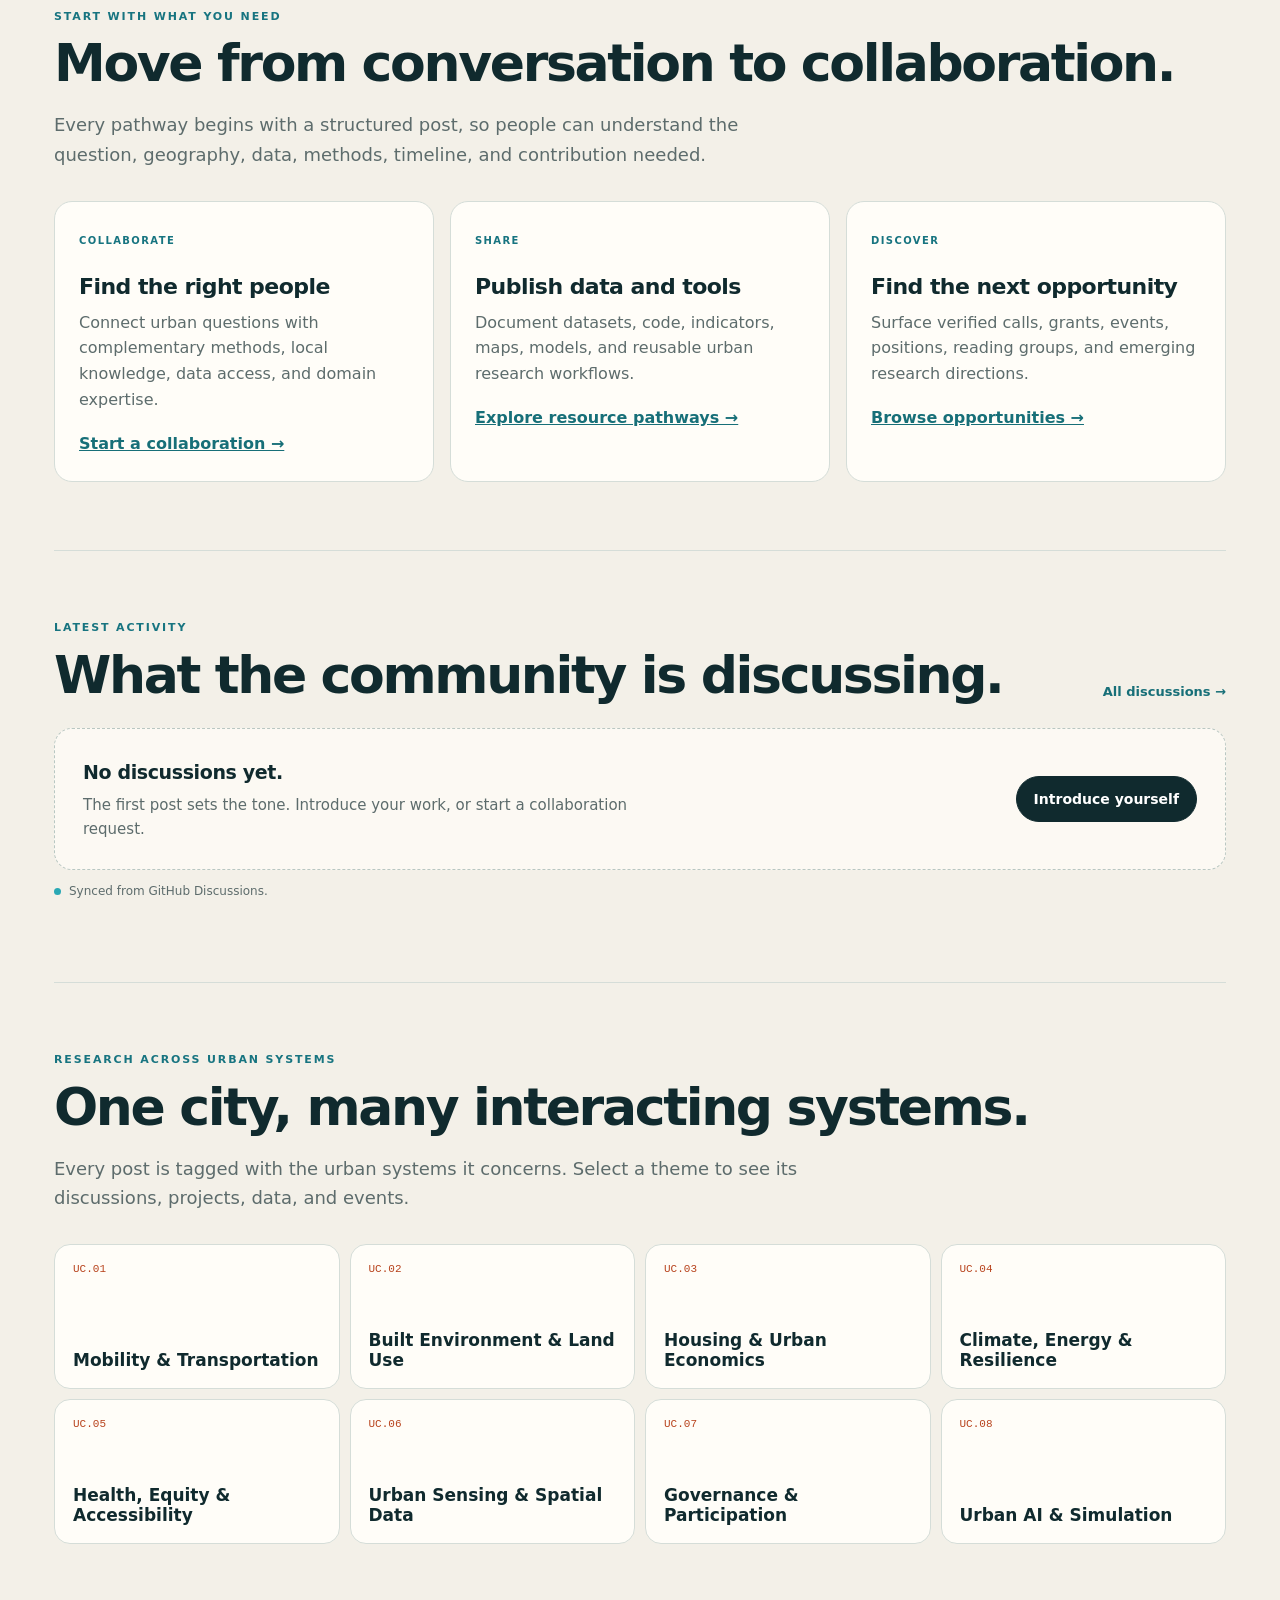
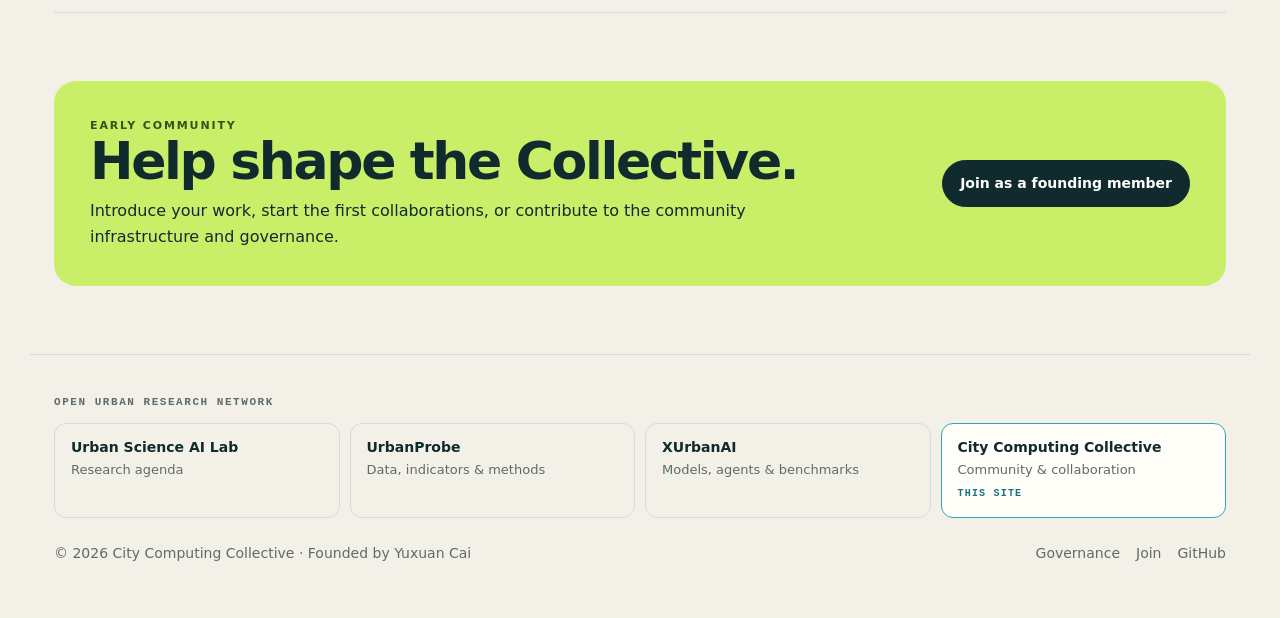
==== commit db48251e: "Turn the site into a browsable community platform Structure - Community page becomes an explorer: se" ====
--- a/index.html
+++ b/index.html
@@ -45,6 +45,7 @@
       <button class="nav-toggle" type="button" aria-label="Menu" aria-expanded="false" aria-controls="site-nav"><span></span><span></span><span></span></button>
       <nav id="site-nav" aria-label="Primary">
         <a href="community.html">Community</a>
+        <a href="people.html">People</a>
         <a href="projects.html">Projects</a>
         <a href="resources.html">Resources</a>
         <a href="opportunities.html">Opportunities</a>
@@ -64,7 +65,7 @@
         <div class="actions">
           <a class="button primary" href="join.html">Join the Collective</a>
           <a class="button light" href="community.html">Browse the community</a>
-          <a class="button signal" href="https://github.com/citycomputingcollective/citycomputingcollective.github.io/discussions/new?category=find-collaborators">Find collaborators</a>
+          <a class="button signal" href="https://github.com/citycomputingcollective/citycomputingcollective.github.io/discussions/new/choose" data-compose>Start a post</a>
         </div>
       </div>
       <aside class="urban-map" aria-label="Abstract urban systems network">
@@ -104,6 +105,8 @@
       <div class="pulse-item"><em>04 · Release</em><strong>Documented outputs</strong><span>Data, code, models, and benchmarks released on the platforms.</span></div>
     </div>
 
+    <div class="stats" data-view="stats" hidden aria-label="Community activity"></div>
+
     <section id="definition">
       <div class="definition-grid">
         <div><div class="eyebrow">What is city computing?</div><h2>Urban questions, computational methods, local knowledge.</h2></div>
@@ -135,7 +138,7 @@
         <div><div class="eyebrow">Latest activity</div><h2>What the community is discussing.</h2></div>
         <a class="more" href="https://github.com/citycomputingcollective/citycomputingcollective.github.io/discussions">All discussions &rarr;</a>
       </div>
-      <div class="feed" data-feed data-limit="6">
+      <div data-view="list" data-page="6" data-label="discussions" data-label-one="discussion" data-more-href="community.html#browse">
         <div class="empty">
           <div><strong>No discussions yet.</strong><p>The first post sets the tone. Introduce your work, or start a collaboration request.</p></div>
           <a class="button primary" href="https://github.com/citycomputingcollective/citycomputingcollective.github.io/discussions/new?category=introductions">Introduce yourself</a>
@@ -147,16 +150,16 @@
     <section id="systems">
       <div class="eyebrow">Research across urban systems</div>
       <h2>One city, many interacting systems.</h2>
-      <p class="section-intro">Research themes are shared tags across discussions, projects, datasets, tools, and events. Select one to search the community for it.</p>
+      <p class="section-intro">Every post is tagged with the urban systems it concerns. Select a theme to see its discussions, projects, data, and events.</p>
       <div class="system-grid">
-        <a class="system" href="https://github.com/citycomputingcollective/citycomputingcollective.github.io/discussions?discussions_q=mobility+transportation"><span class="system-code">UC.01</span><strong>Mobility &amp; Transportation</strong></a>
-        <a class="system" href="https://github.com/citycomputingcollective/citycomputingcollective.github.io/discussions?discussions_q=built+environment+land+use"><span class="system-code">UC.02</span><strong>Built Environment &amp; Land Use</strong></a>
-        <a class="system" href="https://github.com/citycomputingcollective/citycomputingcollective.github.io/discussions?discussions_q=housing+economics"><span class="system-code">UC.03</span><strong>Housing &amp; Urban Economics</strong></a>
-        <a class="system" href="https://github.com/citycomputingcollective/citycomputingcollective.github.io/discussions?discussions_q=climate+energy+resilience"><span class="system-code">UC.04</span><strong>Climate, Energy &amp; Resilience</strong></a>
-        <a class="system" href="https://github.com/citycomputingcollective/citycomputingcollective.github.io/discussions?discussions_q=health+equity+accessibility"><span class="system-code">UC.05</span><strong>Health, Equity &amp; Accessibility</strong></a>
-        <a class="system" href="https://github.com/citycomputingcollective/citycomputingcollective.github.io/discussions?discussions_q=sensing+spatial+data"><span class="system-code">UC.06</span><strong>Urban Sensing &amp; Spatial Data</strong></a>
-        <a class="system" href="https://github.com/citycomputingcollective/citycomputingcollective.github.io/discussions?discussions_q=governance+participation"><span class="system-code">UC.07</span><strong>Governance &amp; Participation</strong></a>
-        <a class="system" href="https://github.com/citycomputingcollective/citycomputingcollective.github.io/discussions?discussions_q=urban+AI+simulation"><span class="system-code">UC.08</span><strong>Urban AI &amp; Simulation</strong></a>
+        <a class="system" href="community.html?theme=mobility#browse"><span class="system-code">UC.01</span><strong>Mobility &amp; Transportation</strong><span class="count" data-theme-count="mobility" hidden></span></a>
+        <a class="system" href="community.html?theme=built-environment#browse"><span class="system-code">UC.02</span><strong>Built Environment &amp; Land Use</strong><span class="count" data-theme-count="built-environment" hidden></span></a>
+        <a class="system" href="community.html?theme=housing#browse"><span class="system-code">UC.03</span><strong>Housing &amp; Urban Economics</strong><span class="count" data-theme-count="housing" hidden></span></a>
+        <a class="system" href="community.html?theme=climate#browse"><span class="system-code">UC.04</span><strong>Climate, Energy &amp; Resilience</strong><span class="count" data-theme-count="climate" hidden></span></a>
+        <a class="system" href="community.html?theme=health-equity#browse"><span class="system-code">UC.05</span><strong>Health, Equity &amp; Accessibility</strong><span class="count" data-theme-count="health-equity" hidden></span></a>
+        <a class="system" href="community.html?theme=sensing#browse"><span class="system-code">UC.06</span><strong>Urban Sensing &amp; Spatial Data</strong><span class="count" data-theme-count="sensing" hidden></span></a>
+        <a class="system" href="community.html?theme=governance#browse"><span class="system-code">UC.07</span><strong>Governance &amp; Participation</strong><span class="count" data-theme-count="governance" hidden></span></a>
+        <a class="system" href="community.html?theme=urban-ai#browse"><span class="system-code">UC.08</span><strong>Urban AI &amp; Simulation</strong><span class="count" data-theme-count="urban-ai" hidden></span></a>
       </div>
     </section>
 
--- a/community.css
+++ b/community.css
@@ -154,6 +154,224 @@
 .tag-list{display:flex;flex-wrap:wrap;gap:8px}.tag{padding:8px 12px;border-radius:999px;background:var(--surface);border:1px solid var(--line);font-size:13px;text-decoration:none;transition:.15s}
 a.tag:hover{border-color:var(--cyan);color:var(--cyan-ink)}
 
+/* ---------------------------------------------------------------- platform views */
+.visually-hidden{position:absolute!important;width:1px;height:1px;margin:-1px;overflow:hidden;clip:rect(0 0 0 0);white-space:nowrap;border:0}
+[hidden]{display:none!important}
+.example-banner{margin:20px 0 0;padding:12px 16px;border:1px dashed var(--orange-text);border-radius:12px;background:#fff6f1;color:#7a2e14;font-size:14px}
+.example-banner code{font:12px var(--mono);background:rgba(184,67,29,.08);padding:1px 5px;border-radius:5px}
+html.dialog-open{overflow:hidden}
+
+/* controls */
+.list-controls{display:flex;gap:10px;align-items:center;flex-wrap:wrap;padding:12px 0}
+.explorer .list-controls{position:sticky;top:64px;z-index:8;background:rgba(243,240,232,.94);backdrop-filter:blur(12px);margin:0 -4px;padding:12px 4px}
+.list-search{position:relative;flex:1 1 320px;display:flex;align-items:center}
+.list-search svg{position:absolute;left:14px;width:16px;height:16px;fill:none;stroke:var(--muted);stroke-width:1.8;stroke-linecap:round;pointer-events:none}
+.list-search input{width:100%;min-width:0;background:var(--surface);border:1px solid var(--line);border-radius:999px;padding:11px 44px 11px 40px;color:var(--asphalt);font:inherit;font-size:14px;transition:border-color .15s,box-shadow .15s}
+.list-search input::placeholder{color:var(--muted)}
+.list-search input:focus{outline:none;border-color:var(--cyan);box-shadow:0 0 0 3px rgba(42,168,180,.18)}
+.list-search kbd{position:absolute;right:12px;font:600 11px/1 var(--mono);color:var(--muted);border:1px solid var(--line);border-bottom-width:2px;border-radius:6px;padding:4px 7px;background:var(--concrete);pointer-events:none;transition:opacity .15s}
+.list-search input:focus+kbd,.list-search input:not(:placeholder-shown)+kbd{opacity:0}
+.list-select{display:flex;align-items:center;gap:8px;font-size:12px;color:var(--muted);background:var(--surface);border:1px solid var(--line);border-radius:999px;padding:0 6px 0 14px}
+.list-select span{font-weight:700;letter-spacing:.04em}
+.list-select select{appearance:none;-webkit-appearance:none;border:0;background:transparent url("data:image/svg+xml,%3Csvg xmlns='http://www.w3.org/2000/svg' viewBox='0 0 12 12'%3E%3Cpath d='M3 4.5 6 7.5 9 4.5' fill='none' stroke='%235d6c6c' stroke-width='1.6' stroke-linecap='round'/%3E%3C/svg%3E") no-repeat right 8px center/12px;padding:10px 28px 10px 2px;font:inherit;font-size:14px;color:var(--asphalt);cursor:pointer;max-width:240px}
+.list-select:focus-within{border-color:var(--cyan);box-shadow:0 0 0 3px rgba(42,168,180,.18)}
+.list-select select:focus{outline:none}
+.chip-row{display:flex;gap:8px;flex-wrap:wrap;padding:2px 0 6px}
+button.filter-chip{display:inline-flex;align-items:center;gap:7px;font:inherit;font-size:13px;font-weight:650;color:var(--asphalt);padding:7px 12px;cursor:pointer;transition:background .15s,border-color .15s,color .15s}
+button.filter-chip:hover:not(:disabled){border-color:var(--cyan)}
+button.filter-chip[aria-pressed="true"]{background:var(--asphalt);border-color:var(--asphalt);color:#fff}
+button.filter-chip:disabled{opacity:.45;cursor:default}
+.filter-chip .n{font:600 11px/1 var(--mono);color:var(--muted);background:var(--surface-2);border-radius:999px;padding:3px 6px}
+.filter-chip[aria-pressed="true"] .n{background:rgba(255,255,255,.16);color:#e6efec}
+.list-meta{display:flex;align-items:center;gap:14px;flex-wrap:wrap;min-height:34px;padding:4px 0 10px}
+.result-count{margin:0;font-size:13px;color:var(--muted);font-weight:600}
+.link-btn{background:none;border:0;padding:0;font:inherit;font-size:13px;font-weight:750;color:var(--cyan-ink);cursor:pointer;text-decoration:none}
+.link-btn:hover{text-decoration:underline}
+.link-btn.github{margin-left:auto}
+.list-more{display:flex;justify-content:center;padding-top:18px}
+
+/* cards */
+.post-card.v2{position:relative;display:flex;flex-direction:column;gap:8px;padding:18px 20px}
+.post-card.v2 .post-top{gap:10px;flex-wrap:wrap}
+.post-card.v2 .post-type{display:inline-flex;align-items:center;gap:7px}
+.post-card.v2 h3{font-size:19px;line-height:1.28;margin:2px 0 0;transition:color .15s}
+.post-card.v2:hover h3{color:var(--cyan-ink)}
+.post-card .excerpt{margin:0;font-size:14.5px;color:var(--muted);display:-webkit-box;-webkit-line-clamp:2;-webkit-box-orient:vertical;overflow:hidden}
+.post-card.v2 .meta-row{margin-top:2px}
+.chip{font-size:11.5px;padding:4px 9px;border-radius:999px;background:var(--surface-2);color:#3f5655;white-space:nowrap}
+.chip.place{background:transparent;border:1px solid var(--line)}
+.post-foot{display:flex;align-items:center;gap:7px;flex-wrap:wrap;margin-top:4px;font-size:12.5px;color:var(--muted)}
+.post-foot .who{font-weight:700;color:var(--asphalt)}
+.post-foot .post-arrow{margin-left:auto}
+.badge{display:inline-flex;align-items:center;font-size:11px;font-weight:750;letter-spacing:.02em;padding:4px 9px;border-radius:999px;background:var(--surface-2);color:#36504f;white-space:nowrap}
+.badge.urgent{background:#fde7de;color:#9a3412}
+.badge.good{background:#e3f3d1;color:#365019}
+.badge.muted{background:transparent;border:1px solid var(--line);color:var(--muted)}
+.avatar{border-radius:50%;flex:0 0 auto;object-fit:cover;background:var(--surface-2)}
+.avatar.initials{display:inline-grid;place-items:center;font-size:11px;font-weight:800;color:#fff;background:hsl(var(--h) 38% 38%)}
+.person-head .avatar.initials{font-size:18px}
+.post-card.event{flex-direction:row;align-items:flex-start;gap:16px}
+.event-body{display:flex;flex-direction:column;gap:8px;min-width:0;flex:1}
+.date-tile{flex:0 0 60px;text-align:center;border:1px solid var(--line);border-radius:14px;overflow:hidden;background:var(--surface)}
+.date-tile span{display:block;font:800 10px/1 var(--mono);letter-spacing:.14em;text-transform:uppercase;color:#fff;background:var(--asphalt);padding:6px 0}
+.date-tile strong{display:block;font-size:24px;line-height:1;padding:9px 0 10px;letter-spacing:-.03em}
+.people-grid{display:grid;grid-template-columns:repeat(auto-fill,minmax(260px,1fr));gap:14px}
+.person-card{display:flex;flex-direction:column;gap:12px;background:var(--surface);border:1px solid var(--line);border-radius:18px;padding:20px;transition:.18s ease}
+.person-card:hover{box-shadow:var(--shadow);border-color:#a9c4c2}
+.person-head{display:flex;gap:14px;align-items:center}
+.person-head h3{font-size:16px;line-height:1.3;margin:0}
+.person-head .where{margin:3px 0 0;font-size:13px;color:var(--muted)}
+.person-card .excerpt{margin:0;font-size:14px;color:var(--muted)}
+.person-link{margin-top:auto;font-size:13px;font-weight:750;color:var(--cyan-ink);text-decoration:none}
+.person-link:hover{text-decoration:underline}
+
+/* groups, empty and no-match states */
+.group-title{display:flex;align-items:center;gap:8px;font-size:15px;letter-spacing:0;margin:6px 0 12px}
+.group-title span,.closed-group summary span{font:600 11px/1 var(--mono);background:var(--surface-2);color:var(--muted);border-radius:999px;padding:4px 7px}
+.group-empty{color:var(--muted);font-size:14px;margin:4px 0 16px}
+.closed-group{margin-top:18px;border-top:1px solid var(--line);padding-top:14px}
+.closed-group summary{cursor:pointer;display:inline-flex;align-items:center;gap:8px;font-weight:750;font-size:14px;color:var(--muted);list-style:none}
+.closed-group summary::-webkit-details-marker{display:none}
+.closed-group summary:before{content:"▸";font-size:11px;transition:transform .15s}
+.closed-group[open] summary:before{transform:rotate(90deg)}
+.closed-group .feed-list{margin-top:12px;opacity:.85}
+.no-match{border:1px dashed var(--line-2);border-radius:18px;padding:30px;text-align:center;background:rgba(255,253,248,.7)}
+.no-match strong{display:block;font-size:18px}
+.no-match p{margin:6px 0 0;color:var(--muted)}
+.no-match .buttons{justify-content:center;margin-top:16px}
+
+/* loading skeletons */
+.skeletons{display:grid;gap:12px}
+.skeleton{background:var(--surface);border:1px solid var(--line);border-radius:18px;padding:20px;display:grid;gap:10px}
+.skeleton i{display:block;height:12px;border-radius:6px;background:linear-gradient(90deg,var(--surface-2),#f4f7f5,var(--surface-2));background-size:200% 100%;animation:shimmer 1.2s linear infinite}
+.skeleton i:nth-child(1){width:28%}.skeleton i:nth-child(2){width:72%;height:16px}.skeleton i:nth-child(3){width:52%}
+@keyframes shimmer{to{background-position:-200% 0}}
+.list-results.animate .post-card,.list-results.animate .person-card{animation:rise .38s cubic-bezier(.2,.7,.2,1) both;animation-delay:calc(min(var(--i),10) * 30ms)}
+@keyframes rise{from{opacity:0;transform:translateY(8px)}}
+
+/* explorer layout and theme context */
+.explorer{padding-top:28px}
+.explorer-shell{display:grid;grid-template-columns:minmax(0,1fr) 290px;gap:28px;align-items:start}
+.explorer-shell>*,[data-view="list"]{min-width:0}
+.explorer-side{position:sticky;top:84px;display:grid;gap:12px}
+.side-cta{background:var(--asphalt);color:#fff;border-radius:18px;padding:20px}
+.side-cta strong{display:block;font-size:18px;line-height:1.25}
+.side-cta p{margin:6px 0 14px;color:#cfe0dc;font-size:14px}
+.side-cta .button{background:var(--lime);border-color:var(--lime);color:var(--asphalt)}
+.theme-links{display:grid;gap:2px}
+.theme-links a{display:flex;justify-content:space-between;gap:10px;padding:8px 10px;border-radius:10px;text-decoration:none;font-size:13px;color:var(--asphalt)}
+.theme-links a:hover{background:var(--surface-2)}
+.theme-links small,.system .count{font:600 11px var(--mono);color:var(--muted)}
+.theme-context{display:flex;gap:16px;align-items:flex-start;background:var(--surface);border:1px solid var(--line);border-left:4px solid var(--orange);border-radius:16px;padding:18px 20px;margin-bottom:6px}
+.theme-context h2{font-size:24px;margin:2px 0 4px;letter-spacing:-.03em}
+.theme-context p{margin:0;color:var(--muted);font-size:14px}
+.theme-context .link-btn{margin-left:auto;white-space:nowrap}
+
+/* stats */
+.stats{display:grid;grid-template-columns:repeat(4,1fr);gap:10px;margin:-40px 0 64px}
+.stat{display:block;background:var(--surface);border:1px solid var(--line);border-radius:16px;padding:16px 18px;text-decoration:none;transition:.18s ease}
+.stat:hover{border-color:var(--cyan);transform:translateY(-1px)}
+.stat strong{display:block;font-size:30px;line-height:1;letter-spacing:-.04em}
+.stat span{display:block;margin-top:6px;font-size:13px;color:var(--muted)}
+
+/* start-a-post grid */
+.start-grid{display:grid;grid-template-columns:repeat(4,1fr);gap:12px}
+.start-card{display:flex;flex-direction:column;gap:8px;text-align:left;background:var(--surface);border:1px solid var(--line);border-radius:16px;padding:18px;text-decoration:none;font:inherit;color:inherit;cursor:pointer;transition:.18s ease}
+.start-card:hover{border-color:var(--cyan);box-shadow:var(--shadow);transform:translateY(-2px)}
+.start-card strong{display:flex;align-items:center;gap:8px;font-size:16px}
+.start-card span{font-size:13.5px;color:var(--muted)}
+
+/* composer dialog */
+dialog.compose{width:min(880px,calc(100vw - 32px));max-height:min(640px,calc(100vh - 48px));padding:0;border:1px solid var(--line);border-radius:22px;background:var(--concrete);color:var(--asphalt);box-shadow:0 30px 90px rgba(16,42,46,.28);overflow:hidden}
+dialog.compose[open]{display:flex;flex-direction:column;animation:pop .2s cubic-bezier(.2,.7,.2,1)}
+dialog.compose::backdrop{background:rgba(16,42,46,.45);backdrop-filter:blur(3px)}
+@keyframes pop{from{opacity:0;transform:translateY(10px) scale(.98)}}
+.compose-head{display:flex;justify-content:space-between;align-items:flex-start;gap:16px;padding:22px 24px 14px;border-bottom:1px solid var(--line)}
+.compose-head h2{font-size:26px;margin:4px 0 0}
+.icon-btn{width:36px;height:36px;flex:0 0 auto;border-radius:50%;border:1px solid var(--line);background:var(--surface);font-size:20px;line-height:1;cursor:pointer;color:var(--asphalt)}
+.icon-btn:hover{border-color:var(--asphalt)}
+.compose-body{display:grid;grid-template-columns:1fr 1fr;min-height:0;overflow:auto}
+.compose-options{display:grid;align-content:start;gap:4px;padding:14px;border-right:1px solid var(--line)}
+.compose-option{display:flex;gap:12px;align-items:flex-start;text-align:left;border:1px solid transparent;background:none;border-radius:12px;padding:10px 12px;font:inherit;color:inherit;cursor:pointer}
+.compose-option .dot{margin-top:7px}
+.compose-option strong{display:block;font-size:14.5px}
+.compose-option small{display:block;font-size:12.5px;color:var(--muted);line-height:1.4;margin-top:2px}
+.compose-option:hover{background:var(--surface)}
+.compose-option[aria-checked="true"]{background:var(--surface);border-color:var(--cyan);box-shadow:0 0 0 3px rgba(42,168,180,.12)}
+.compose-detail{padding:22px 24px;display:flex;flex-direction:column}
+.compose-detail h3{font-size:22px;margin:6px 0 6px}
+.compose-detail>p{margin:0;color:var(--muted)}
+.compose-detail .needs-title{margin:18px 0 8px;font-size:11px;letter-spacing:.14em;text-transform:uppercase;font-weight:850;color:var(--asphalt)}
+.needs{list-style:none;margin:0;padding:0;display:flex;flex-wrap:wrap;gap:6px}
+.needs li{font-size:12.5px;padding:5px 10px;border-radius:999px;background:var(--surface);border:1px solid var(--line)}
+.compose-actions{margin-top:auto;padding-top:22px}
+.compose-actions .hint{margin:10px 0 0;font-size:12.5px;color:var(--muted)}
+
+/* refinements: single-line facets, quieter cards, compact heroes */
+.chip-row{flex-wrap:nowrap;overflow-x:auto;scrollbar-width:none;scroll-snap-type:x proximity;padding:2px 2px 8px;margin:0 -2px}
+.chip-row::-webkit-scrollbar{display:none}
+.chip-row.overflowing{-webkit-mask-image:linear-gradient(to right,#000 calc(100% - 48px),transparent);mask-image:linear-gradient(to right,#000 calc(100% - 48px),transparent)}
+.chip-row .filter-chip{flex:0 0 auto;scroll-snap-align:start}
+.theme-links small{flex:0 0 auto;min-width:22px;text-align:center;align-self:center;font:600 11px/1 var(--mono);color:var(--muted);background:var(--surface-2);border-radius:999px;padding:4px 7px}
+.theme-links a[aria-current="true"]{background:var(--asphalt);color:#fff}
+.theme-links a[aria-current="true"] small{background:rgba(255,255,255,.16);color:#e6efec}
+.post-card.v2 .post-arrow{opacity:0;transform:translate(-3px,3px);transition:opacity .15s,transform .15s}
+.post-card.v2:hover .post-arrow,.post-card.v2:focus-visible .post-arrow{opacity:1;transform:none}
+.theme-context .eyebrow{color:var(--orange-text)}
+.page-hero.slim{padding:40px 0 30px}
+.page-hero.slim h1{font-size:clamp(36px,4.4vw,56px);margin:12px 0 14px}
+.page-hero.slim .lead{font-size:clamp(17px,1.7vw,20px)}
+.page-hero.slim .hero-note{padding:20px}
+.page-hero.slim .hero-note strong{font-size:18px}
+.empty.empty-rich{display:block;padding:28px;border-style:solid;background:var(--surface)}
+.empty-head strong{display:block;font-size:24px;letter-spacing:-.03em;margin:10px 0 6px}
+.empty-head p{max-width:560px}
+.empty-badge{display:inline-block;font:700 10px/1 var(--mono);letter-spacing:.14em;text-transform:uppercase;color:#365019;background:var(--lime);border-radius:999px;padding:6px 9px}
+.empty-actions{display:grid;grid-template-columns:repeat(2,1fr);gap:10px;margin-top:20px}
+.empty-actions .start-card{background:var(--concrete)}
+.empty-actions .start-card:hover{background:var(--surface)}
+@media(max-width:900px){
+  .list-search{flex-basis:100%}
+  .list-select{flex:1 1 200px}
+  .list-select select{max-width:none;width:100%}
+}
+@media(max-width:560px){.empty-actions{grid-template-columns:1fr}.empty.empty-rich{padding:22px}}
+@media(max-width:980px){
+  .explorer-shell{grid-template-columns:minmax(0,1fr)}
+  .explorer-side{position:static;grid-template-columns:repeat(2,1fr)}
+  .stats{grid-template-columns:repeat(2,1fr)}
+  .start-grid{grid-template-columns:repeat(2,1fr)}
+}
+@media(max-width:940px){
+  .nav{gap:12px}
+  .nav-toggle{display:block}
+  .nav nav{display:none;position:absolute;left:0;right:0;top:100%;flex-direction:column;align-items:stretch;gap:0;background:var(--concrete);border-bottom:1px solid var(--line);padding:6px 16px 14px;box-shadow:var(--shadow)}
+  .nav nav.open{display:flex}
+  .nav nav a{padding:12px 4px;border-bottom:1px solid var(--line);font-size:15px}
+  .nav nav a[aria-current="page"]:after{display:none}
+  .nav nav a.join{margin-top:10px;text-align:center;border-bottom:0}
+}
+@media(max-width:720px){
+  .nav{padding:12px 16px}
+}
+@media(max-width:720px){
+  .explorer .list-controls{top:58px}
+  .list-search{flex-basis:100%}
+  .list-select{flex:1}
+  .list-select select{max-width:none;width:100%}
+  .link-btn.github{margin-left:0}
+  .explorer-side{grid-template-columns:1fr}
+  .stats{margin-top:-28px}
+  .start-grid{grid-template-columns:1fr}
+  .post-card.event{gap:12px}
+  .date-tile{flex-basis:52px}
+  .theme-context{flex-wrap:wrap}
+  dialog.compose{width:100vw;max-width:100vw;max-height:100dvh;height:100dvh;border-radius:0;margin:0}
+  .compose-body{grid-template-columns:1fr}
+  .compose-options{border-right:0;border-bottom:1px solid var(--line)}
+}
+@media(prefers-reduced-motion:reduce){.skeleton i{animation:none}}
+
 /* footer: the sibling-site network, then the base line */
 footer{position:relative;z-index:1;max-width:1220px;margin:auto;padding:40px 24px 54px;color:var(--muted);font-size:14px;border-top:1px solid var(--line)}
 footer a{text-decoration:none}
@@ -176,13 +394,6 @@
   .hero{grid-template-columns:1fr;min-height:0;padding-top:55px}.urban-map{min-height:360px}.definition-grid{grid-template-columns:1fr;gap:30px}.community-shell{grid-template-columns:180px 1fr}.side-stack{grid-column:1/-1;grid-template-columns:repeat(2,1fr)}.system-grid{grid-template-columns:repeat(2,1fr)}.lifecycle{grid-template-columns:repeat(2,1fr)}.life-step:nth-child(2){border-right:0}.life-step:nth-child(-n+2){border-bottom:1px solid var(--line)}.pulse-strip{grid-template-columns:repeat(2,1fr)}.pulse-item:nth-child(2){border-right:0}.pulse-item:nth-child(-n+2){border-bottom:1px solid var(--line)}
 }
 @media(max-width:720px){
-  .nav{padding:12px 16px;gap:12px}
-  .nav-toggle{display:block}
-  .nav nav{display:none;position:absolute;left:0;right:0;top:100%;flex-direction:column;align-items:stretch;gap:0;background:var(--concrete);border-bottom:1px solid var(--line);padding:6px 16px 14px;box-shadow:var(--shadow)}
-  .nav nav.open{display:flex}
-  .nav nav a{padding:12px 4px;border-bottom:1px solid var(--line);font-size:15px}
-  .nav nav a[aria-current="page"]:after{display:none}
-  .nav nav a.join{margin-top:10px;text-align:center;border-bottom:0}
   main{padding:0 16px}.hero{gap:34px;padding:45px 0 44px}.hero h1,h1{font-size:clamp(42px,13vw,58px)}.urban-map{min-height:315px;border-radius:22px;box-shadow:9px 9px 0 var(--lime)}
   section{padding:52px 0}.grid,.grid.two,.steps,.method-stack{grid-template-columns:1fr}.system-grid{grid-template-columns:repeat(2,1fr)}.system{min-height:126px}.pulse-strip{margin-bottom:52px}
   .page-hero,.page-hero.compact{grid-template-columns:1fr;gap:24px;padding-top:44px}.page-hero.compact h1{font-size:clamp(42px,12vw,55px)}
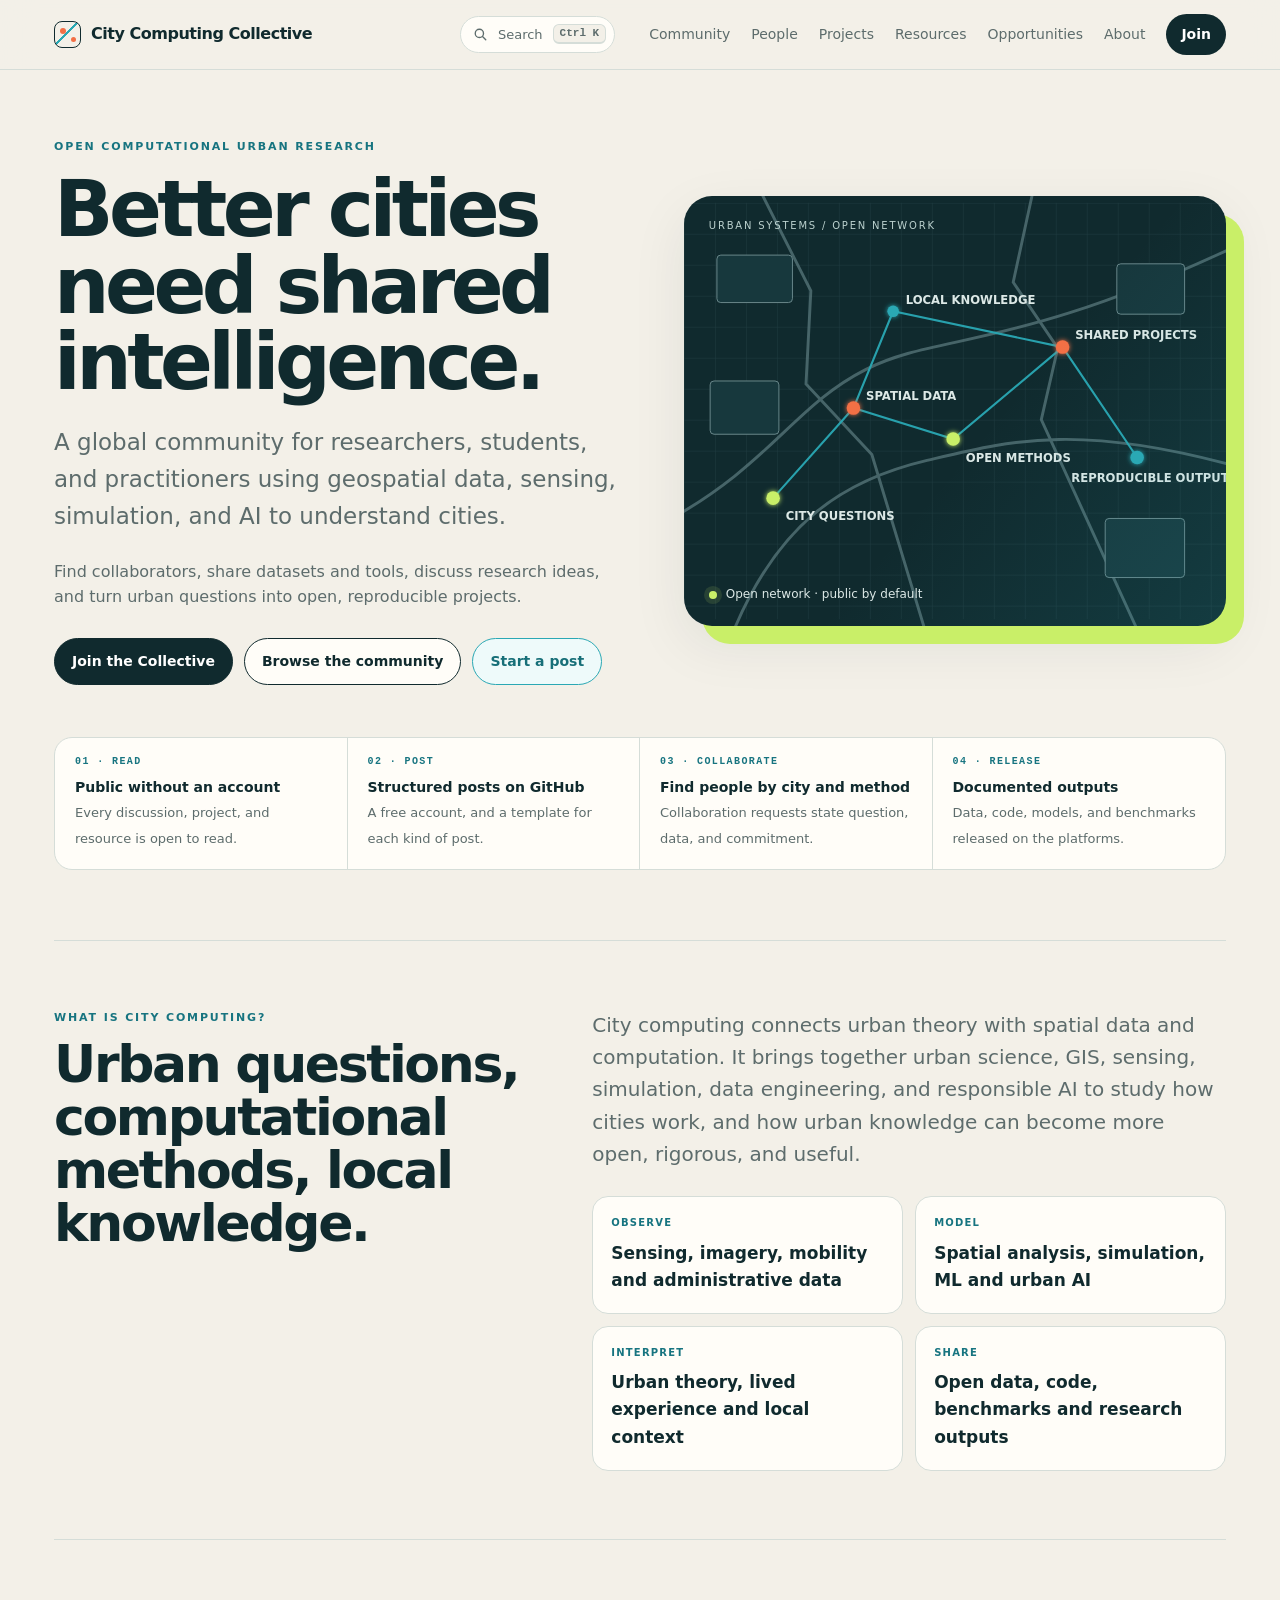
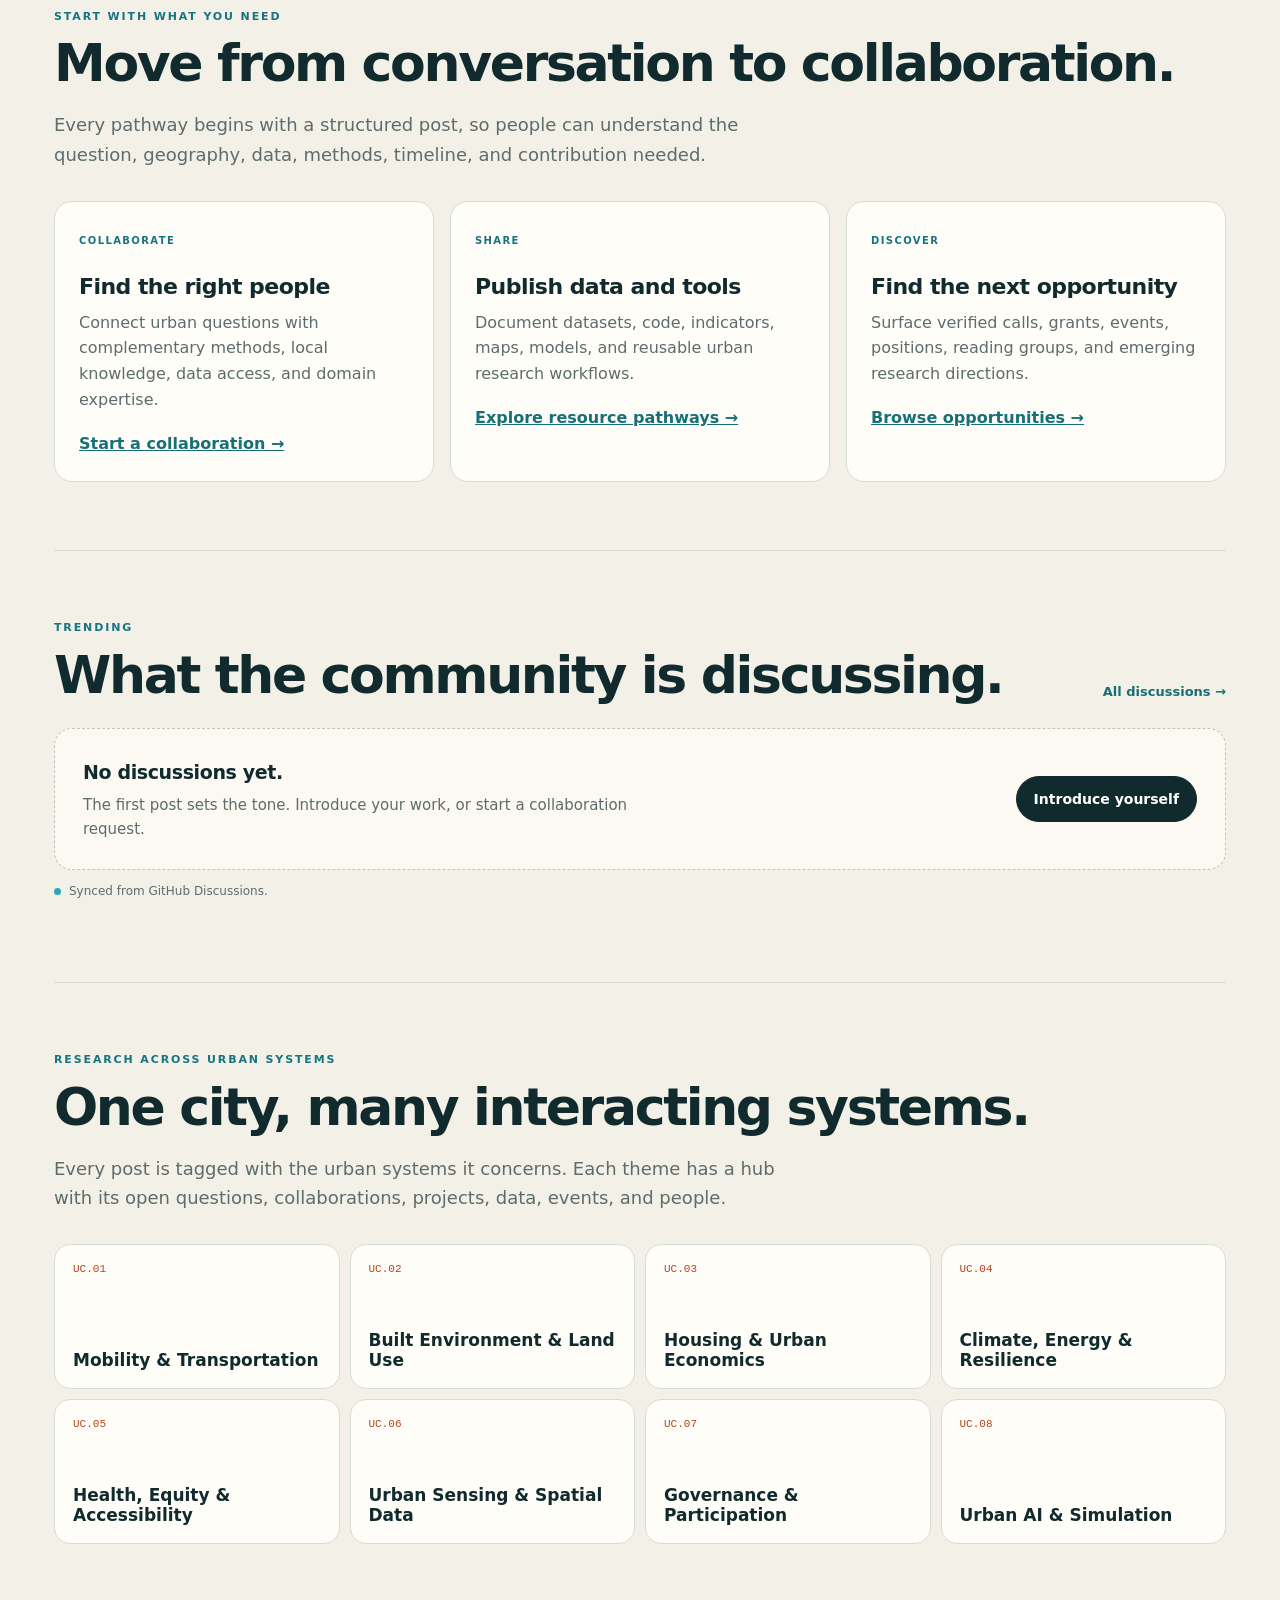
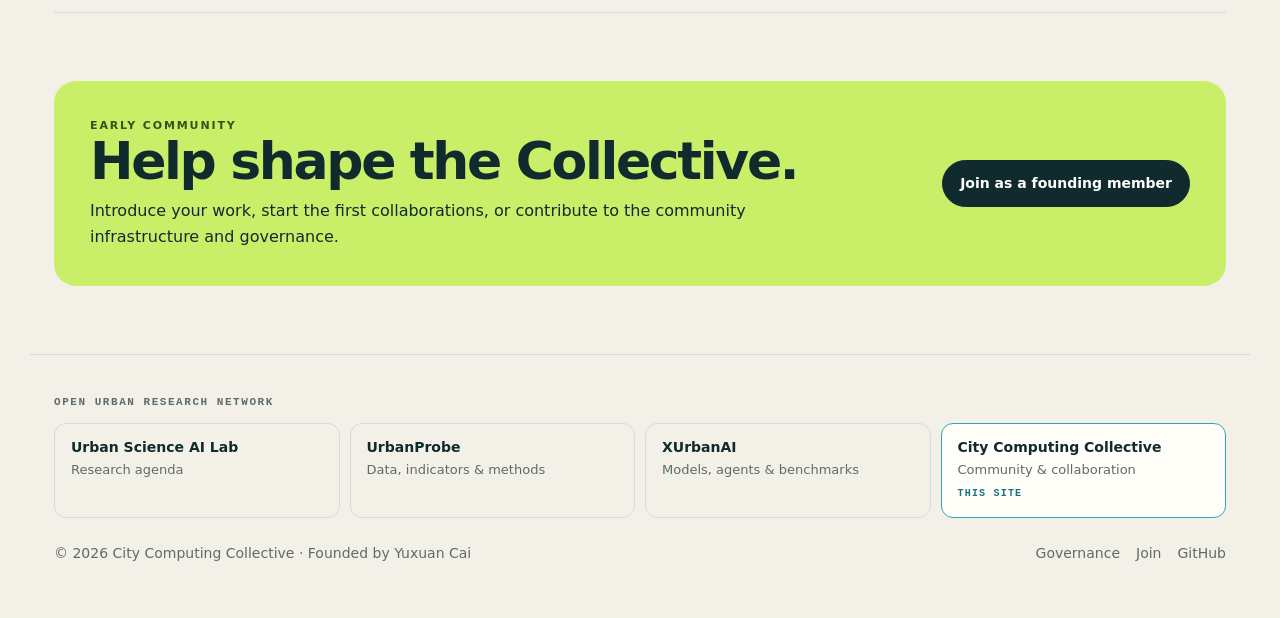
==== commit fb5d955e: "Benchmark-driven platform features: palette, theme hubs, member pages, feeds Patterns adopted from l" ====
--- a/index.html
+++ b/index.html
@@ -18,6 +18,7 @@
   <meta property="og:image:alt" content="City Computing Collective: an open community for computational urban research.">
   <meta name="twitter:card" content="summary_large_image">
   <link rel="icon" href="data:image/svg+xml,%3Csvg xmlns='http://www.w3.org/2000/svg' viewBox='0 0 64 64'%3E%3Crect width='64' height='64' rx='14' fill='%23102a2e'/%3E%3Cpath d='M12 52L52 12' stroke='%232aa8b4' stroke-width='6' stroke-linecap='round'/%3E%3Ccircle cx='20' cy='20' r='7' fill='%23f36f45'/%3E%3Ccircle cx='44' cy='44' r='6' fill='%23f36f45'/%3E%3C/svg%3E">
+  <link rel="alternate" type="application/rss+xml" title="City Computing Collective — all discussions" href="feeds/all.xml">
   <link rel="stylesheet" href="community.css">
   <script type="application/ld+json">
 {
@@ -42,6 +43,7 @@
   <header>
     <div class="nav">
       <a class="brand" href="index.html" aria-current="page"><span class="brand-mark" aria-hidden="true"></span>City Computing Collective</a>
+      <button class="nav-search" type="button" data-palette hidden aria-label="Search the community"><svg viewBox="0 0 20 20" aria-hidden="true"><circle cx="8.5" cy="8.5" r="5.5"/><path d="m13 13 4 4"/></svg><span>Search</span><kbd>Ctrl K</kbd></button>
       <button class="nav-toggle" type="button" aria-label="Menu" aria-expanded="false" aria-controls="site-nav"><span></span><span></span><span></span></button>
       <nav id="site-nav" aria-label="Primary">
         <a href="community.html">Community</a>
@@ -135,10 +137,10 @@
 
     <section id="activity">
       <div class="section-head">
-        <div><div class="eyebrow">Latest activity</div><h2>What the community is discussing.</h2></div>
+        <div><div class="eyebrow">Trending</div><h2>What the community is discussing.</h2></div>
         <a class="more" href="https://github.com/citycomputingcollective/citycomputingcollective.github.io/discussions">All discussions &rarr;</a>
       </div>
-      <div data-view="list" data-page="6" data-label="discussions" data-label-one="discussion" data-more-href="community.html#browse">
+      <div data-view="list" data-page="6" data-sort="trending" data-label="discussions" data-label-one="discussion" data-more-href="community.html#browse">
         <div class="empty">
           <div><strong>No discussions yet.</strong><p>The first post sets the tone. Introduce your work, or start a collaboration request.</p></div>
           <a class="button primary" href="https://github.com/citycomputingcollective/citycomputingcollective.github.io/discussions/new?category=introductions">Introduce yourself</a>
@@ -150,16 +152,16 @@
     <section id="systems">
       <div class="eyebrow">Research across urban systems</div>
       <h2>One city, many interacting systems.</h2>
-      <p class="section-intro">Every post is tagged with the urban systems it concerns. Select a theme to see its discussions, projects, data, and events.</p>
+      <p class="section-intro">Every post is tagged with the urban systems it concerns. Each theme has a hub with its open questions, collaborations, projects, data, events, and people.</p>
       <div class="system-grid">
-        <a class="system" href="community.html?theme=mobility#browse"><span class="system-code">UC.01</span><strong>Mobility &amp; Transportation</strong><span class="count" data-theme-count="mobility" hidden></span></a>
-        <a class="system" href="community.html?theme=built-environment#browse"><span class="system-code">UC.02</span><strong>Built Environment &amp; Land Use</strong><span class="count" data-theme-count="built-environment" hidden></span></a>
-        <a class="system" href="community.html?theme=housing#browse"><span class="system-code">UC.03</span><strong>Housing &amp; Urban Economics</strong><span class="count" data-theme-count="housing" hidden></span></a>
-        <a class="system" href="community.html?theme=climate#browse"><span class="system-code">UC.04</span><strong>Climate, Energy &amp; Resilience</strong><span class="count" data-theme-count="climate" hidden></span></a>
-        <a class="system" href="community.html?theme=health-equity#browse"><span class="system-code">UC.05</span><strong>Health, Equity &amp; Accessibility</strong><span class="count" data-theme-count="health-equity" hidden></span></a>
-        <a class="system" href="community.html?theme=sensing#browse"><span class="system-code">UC.06</span><strong>Urban Sensing &amp; Spatial Data</strong><span class="count" data-theme-count="sensing" hidden></span></a>
-        <a class="system" href="community.html?theme=governance#browse"><span class="system-code">UC.07</span><strong>Governance &amp; Participation</strong><span class="count" data-theme-count="governance" hidden></span></a>
-        <a class="system" href="community.html?theme=urban-ai#browse"><span class="system-code">UC.08</span><strong>Urban AI &amp; Simulation</strong><span class="count" data-theme-count="urban-ai" hidden></span></a>
+        <a class="system" href="theme.html?t=mobility"><span class="system-code">UC.01</span><strong>Mobility &amp; Transportation</strong><span class="count" data-theme-count="mobility" hidden></span></a>
+        <a class="system" href="theme.html?t=built-environment"><span class="system-code">UC.02</span><strong>Built Environment &amp; Land Use</strong><span class="count" data-theme-count="built-environment" hidden></span></a>
+        <a class="system" href="theme.html?t=housing"><span class="system-code">UC.03</span><strong>Housing &amp; Urban Economics</strong><span class="count" data-theme-count="housing" hidden></span></a>
+        <a class="system" href="theme.html?t=climate"><span class="system-code">UC.04</span><strong>Climate, Energy &amp; Resilience</strong><span class="count" data-theme-count="climate" hidden></span></a>
+        <a class="system" href="theme.html?t=health-equity"><span class="system-code">UC.05</span><strong>Health, Equity &amp; Accessibility</strong><span class="count" data-theme-count="health-equity" hidden></span></a>
+        <a class="system" href="theme.html?t=sensing"><span class="system-code">UC.06</span><strong>Urban Sensing &amp; Spatial Data</strong><span class="count" data-theme-count="sensing" hidden></span></a>
+        <a class="system" href="theme.html?t=governance"><span class="system-code">UC.07</span><strong>Governance &amp; Participation</strong><span class="count" data-theme-count="governance" hidden></span></a>
+        <a class="system" href="theme.html?t=urban-ai"><span class="system-code">UC.08</span><strong>Urban AI &amp; Simulation</strong><span class="count" data-theme-count="urban-ai" hidden></span></a>
       </div>
     </section>
 
@@ -189,5 +191,6 @@
     </div>
   </footer>
   <script src="assets/site.js"></script>
+  <script src="assets/palette.js"></script>
 </body>
 </html>
--- a/community.css
+++ b/community.css
@@ -372,6 +372,147 @@
 }
 @media(prefers-reduced-motion:reduce){.skeleton i{animation:none}}
 
+/* ---------------------------------------------------------------- platform, iteration 3 */
+/* cards: the whole card is one link (stretched), with independent controls on top */
+article.post-card{position:relative}
+.card-link{color:inherit;text-decoration:none}
+.card-link::after{content:"";position:absolute;inset:0;border-radius:inherit;z-index:1}
+.card-link:focus-visible{outline:none}
+.post-card:focus-within{outline:2px solid var(--cyan);outline-offset:2px}
+.post-card .who,.post-card .chip[href],.save-btn,.cal-btn,.person-link{position:relative;z-index:2}
+.post-card .who{text-decoration:none}
+.post-card .who:hover{text-decoration:underline}
+.chip[href]{text-decoration:none;transition:background .15s,color .15s}
+.chip[href]:hover{background:var(--asphalt);color:#fff}
+.post-card.v2:hover .card-link{color:var(--cyan-ink)}
+.top-right{display:inline-flex;align-items:center;gap:8px;margin-left:auto}
+.save-btn{display:inline-grid;place-items:center;width:30px;height:30px;border-radius:9px;border:1px solid transparent;background:transparent;color:var(--muted);cursor:pointer;transition:background .15s,color .15s,border-color .15s}
+.save-btn svg{width:16px;height:16px;fill:none;stroke:currentColor;stroke-width:1.6;stroke-linejoin:round}
+.save-btn:hover{background:var(--surface-2);color:var(--asphalt)}
+.save-btn[aria-pressed="true"]{color:var(--orange-text)}
+.save-btn[aria-pressed="true"] svg{fill:currentColor}
+.badge.open{background:#e6f1fb;color:#1f4f7a}
+.cal-row{display:flex;gap:8px;flex-wrap:wrap;margin-top:4px}
+.cal-btn{font:inherit;font-size:12.5px;font-weight:700;color:var(--asphalt);background:var(--surface-2);border:1px solid var(--line);border-radius:999px;padding:6px 11px;cursor:pointer;text-decoration:none}
+.cal-btn:hover{border-color:var(--asphalt)}
+.person-card{position:relative}
+.person-card h3 .card-link:hover{color:var(--cyan-ink)}
+
+/* compact lists (sidebars, hubs) */
+.compact-list{list-style:none;margin:0;padding:0;display:grid}
+.compact-item{display:grid;gap:3px;padding:10px 0;border-bottom:1px solid var(--line)}
+.compact-item:last-child{border-bottom:0}
+.compact-item a{font-size:14px;font-weight:700;line-height:1.35;text-decoration:none;color:var(--asphalt)}
+.compact-item a:hover{color:var(--cyan-ink);text-decoration:underline}
+.compact-item span{font-size:12px;color:var(--muted)}
+.skeleton.slim{padding:12px 0;border:0;border-bottom:1px solid var(--line);border-radius:0;background:transparent}
+.panel .list-more{justify-content:flex-start;padding-top:8px}
+
+/* saved toggle */
+.saved-toggle{display:inline-flex;align-items:center;gap:6px;font:inherit;font-size:13px;font-weight:700;color:var(--asphalt);background:var(--surface);border:1px solid var(--line);border-radius:999px;padding:5px 10px;cursor:pointer}
+.saved-toggle svg{width:14px;height:14px;fill:none;stroke:currentColor;stroke-width:1.6}
+.saved-toggle .n{font:600 11px/1 var(--mono);color:var(--muted)}
+.saved-toggle[aria-pressed="true"]{background:var(--asphalt);border-color:var(--asphalt);color:#fff}
+.saved-toggle[aria-pressed="true"] svg{fill:currentColor}
+.saved-toggle[aria-pressed="true"] .n{color:#cfe0dc}
+
+.theme-context{align-items:center}
+.theme-context-actions{display:flex;align-items:center;gap:14px;margin-left:auto;flex-wrap:wrap}
+.theme-context-actions .button{padding:8px 14px;font-size:13px}
+.theme-hint{margin:14px 0 0;padding:10px 12px;border-radius:10px;background:#fff6f1;border:1px solid #f5d3c4;font-size:13px;color:#7a2e14}
+
+/* theme hub */
+.hub-hero{padding:44px 0 26px;border-bottom:1px solid var(--line)}
+.hub-hero h1{font-size:clamp(40px,5.2vw,68px);margin:12px 0 12px}
+.hub-hero .lead{max-width:760px}
+.hub-stats{display:flex;gap:22px;flex-wrap:wrap;margin-top:18px;font-size:14px;color:var(--muted)}
+.hub-stats strong{color:var(--asphalt);font-size:18px;margin-right:2px}
+.hub-actions{display:flex;gap:10px;flex-wrap:wrap;margin-top:22px}
+.rss-btn{display:inline-flex;align-items:center;gap:8px}
+.rss-btn svg{width:14px;height:14px;fill:currentColor}
+.theme-switch{display:flex;gap:8px;overflow-x:auto;scrollbar-width:none;padding:18px 0 4px;margin-top:18px;border-top:1px dashed var(--line)}
+.theme-switch::-webkit-scrollbar{display:none}
+.theme-pill{flex:0 0 auto;font-size:13px;font-weight:650;padding:7px 12px;border-radius:999px;border:1px solid var(--line);background:var(--surface);text-decoration:none;color:var(--asphalt);white-space:nowrap}
+a.theme-pill:hover{border-color:var(--cyan)}
+.theme-pill[aria-current="page"]{background:var(--asphalt);border-color:var(--asphalt);color:#fff}
+.hub-grid{display:grid;grid-template-columns:minmax(0,1fr) minmax(0,1fr);gap:40px 32px;padding:40px 0 70px}
+.hub-grid>[data-hub-section]{min-width:0}
+.hub-grid>section{padding:0;border-top:0}
+.theme-switch.overflowing{-webkit-mask-image:linear-gradient(to right,transparent,#000 32px,#000 calc(100% - 40px),transparent);mask-image:linear-gradient(to right,transparent,#000 32px,#000 calc(100% - 40px),transparent)}
+.hub-grid .wide{grid-column:1/-1}
+.hub-section-head{display:flex;justify-content:space-between;align-items:baseline;gap:16px;margin-bottom:12px}
+.hub-section-head h2{font-size:clamp(22px,2.4vw,28px);margin:6px 0 0;letter-spacing:-.03em}
+.hub-section-head a{font-size:13px;font-weight:750;color:var(--cyan-ink);text-decoration:none;white-space:nowrap}
+.hub-section-head a:hover{text-decoration:underline}
+.hub-grid .list-meta{display:none}
+
+/* member page */
+.member-hero{display:grid;grid-template-columns:minmax(0,1fr) 300px;gap:40px;align-items:start;padding:44px 0 34px;border-bottom:1px solid var(--line)}
+.member-id{display:flex;gap:22px;align-items:flex-start}
+.member-id .avatar{border:3px solid var(--surface);box-shadow:0 0 0 1px var(--line)}
+.member-id .avatar.initials{font-size:28px}
+.member-id h1{font-size:clamp(32px,4vw,48px);margin:2px 0 8px}
+.member-meta{display:flex;gap:8px;flex-wrap:wrap;color:var(--muted);font-size:14px}
+.member-about{margin:16px 0 0;max-width:640px;font-size:17px;color:var(--asphalt)}
+.member-hero .meta-row{margin-top:14px}
+.member-hero .buttons{margin-top:20px}
+.member-stats{display:grid;grid-template-columns:repeat(3,1fr);gap:8px}
+.member-stats div{background:var(--surface);border:1px solid var(--line);border-radius:14px;padding:14px}
+.member-stats strong{display:block;font-size:26px;line-height:1;letter-spacing:-.03em}
+.member-stats span{display:block;margin-top:6px;font-size:12px;color:var(--muted)}
+.member-note{margin:12px 0 0;font-size:13px;color:var(--muted)}
+
+/* header search button */
+.nav-search{display:inline-flex;align-items:center;gap:10px;margin-left:auto;margin-right:6px;font:inherit;font-size:13px;color:var(--muted);background:var(--surface);border:1px solid var(--line);border-radius:999px;padding:7px 8px 7px 12px;cursor:pointer;transition:border-color .15s,color .15s}
+.nav-search:hover{border-color:var(--asphalt);color:var(--asphalt)}
+.nav-search svg{width:15px;height:15px;fill:none;stroke:currentColor;stroke-width:1.8;stroke-linecap:round}
+.nav-search kbd{font:600 11px/1 var(--mono);border:1px solid var(--line);border-bottom-width:2px;border-radius:6px;padding:3px 6px;background:var(--concrete);color:var(--muted)}
+.nav nav{margin-left:0}
+
+.panel-title{display:flex;justify-content:space-between;align-items:center}
+.panel-more{font-size:11px;letter-spacing:0;text-transform:none;color:var(--cyan-ink);text-decoration:none;font-weight:750}
+.panel-more:hover{text-decoration:underline}
+.head-links{display:flex;gap:18px;flex-wrap:wrap}
+
+/* command palette */
+dialog.palette{width:min(640px,calc(100vw - 24px));max-height:min(560px,calc(100vh - 120px));margin:12vh auto auto;padding:0;border:1px solid var(--line);border-radius:18px;background:var(--surface);color:var(--asphalt);box-shadow:0 30px 90px rgba(16,42,46,.3);overflow:hidden}
+dialog.palette[open]{display:flex;flex-direction:column;animation:pop .16s cubic-bezier(.2,.7,.2,1)}
+dialog.palette::backdrop{background:rgba(16,42,46,.38);backdrop-filter:blur(2px)}
+.palette-box{display:flex;align-items:center;gap:10px;padding:14px 16px;border-bottom:1px solid var(--line)}
+.palette-icon{width:18px;height:18px;fill:none;stroke:var(--muted);stroke-width:1.8;stroke-linecap:round;flex:0 0 auto}
+.palette-box input{flex:1;min-width:0;border:0;background:transparent;font:inherit;font-size:17px;color:var(--asphalt);outline:none}
+.palette kbd{font:600 11px/1 var(--mono);border:1px solid var(--line);border-bottom-width:2px;border-radius:6px;padding:3px 6px;background:var(--concrete);color:var(--muted)}
+.palette-list{overflow:auto;padding:6px 8px 10px;min-height:0;flex:1}
+.palette-label{margin:10px 8px 4px;font-size:10.5px;letter-spacing:.14em;text-transform:uppercase;font-weight:850;color:var(--muted)}
+.palette-item{display:flex;align-items:center;gap:12px;padding:9px 10px;border-radius:10px;cursor:pointer}
+.palette-item svg{width:18px;height:18px;flex:0 0 auto;fill:none;stroke:var(--muted);stroke-width:1.5;stroke-linecap:round;stroke-linejoin:round}
+.palette-text{display:grid;min-width:0}
+.palette-text strong{font-size:14px;font-weight:650;white-space:nowrap;overflow:hidden;text-overflow:ellipsis}
+.palette-text small{font-size:12px;color:var(--muted);white-space:nowrap;overflow:hidden;text-overflow:ellipsis}
+.palette-ext{margin-left:auto;color:var(--muted)}
+.palette-item[aria-selected="true"]{background:var(--asphalt);color:#fff}
+.palette-item[aria-selected="true"] svg{stroke:#cfe0dc}
+.palette-item[aria-selected="true"] small,.palette-item[aria-selected="true"] .palette-ext{color:#cfe0dc}
+.palette-empty{padding:18px 10px 6px}
+.palette-empty p{margin:4px 0 8px;color:var(--muted);font-size:14px}
+.palette-foot{display:flex;gap:16px;padding:10px 16px;border-top:1px solid var(--line);font-size:12px;color:var(--muted);background:var(--concrete)}
+.palette-foot kbd{margin-right:3px}
+
+@media(max-width:940px){
+  .nav-search{margin-right:4px;padding:8px}
+  .nav-search span,.nav-search kbd{display:none}
+}
+@media(max-width:900px){
+  .hub-grid{grid-template-columns:minmax(0,1fr)}
+  .member-hero{grid-template-columns:minmax(0,1fr)}
+}
+@media(max-width:720px){
+  .member-id{flex-direction:column;gap:14px}
+  dialog.palette{margin-top:8px;max-height:calc(100dvh - 16px)}
+  .palette-foot{display:none}
+  .theme-context-actions{margin-left:0}
+}
+
 /* footer: the sibling-site network, then the base line */
 footer{position:relative;z-index:1;max-width:1220px;margin:auto;padding:40px 24px 54px;color:var(--muted);font-size:14px;border-top:1px solid var(--line)}
 footer a{text-decoration:none}
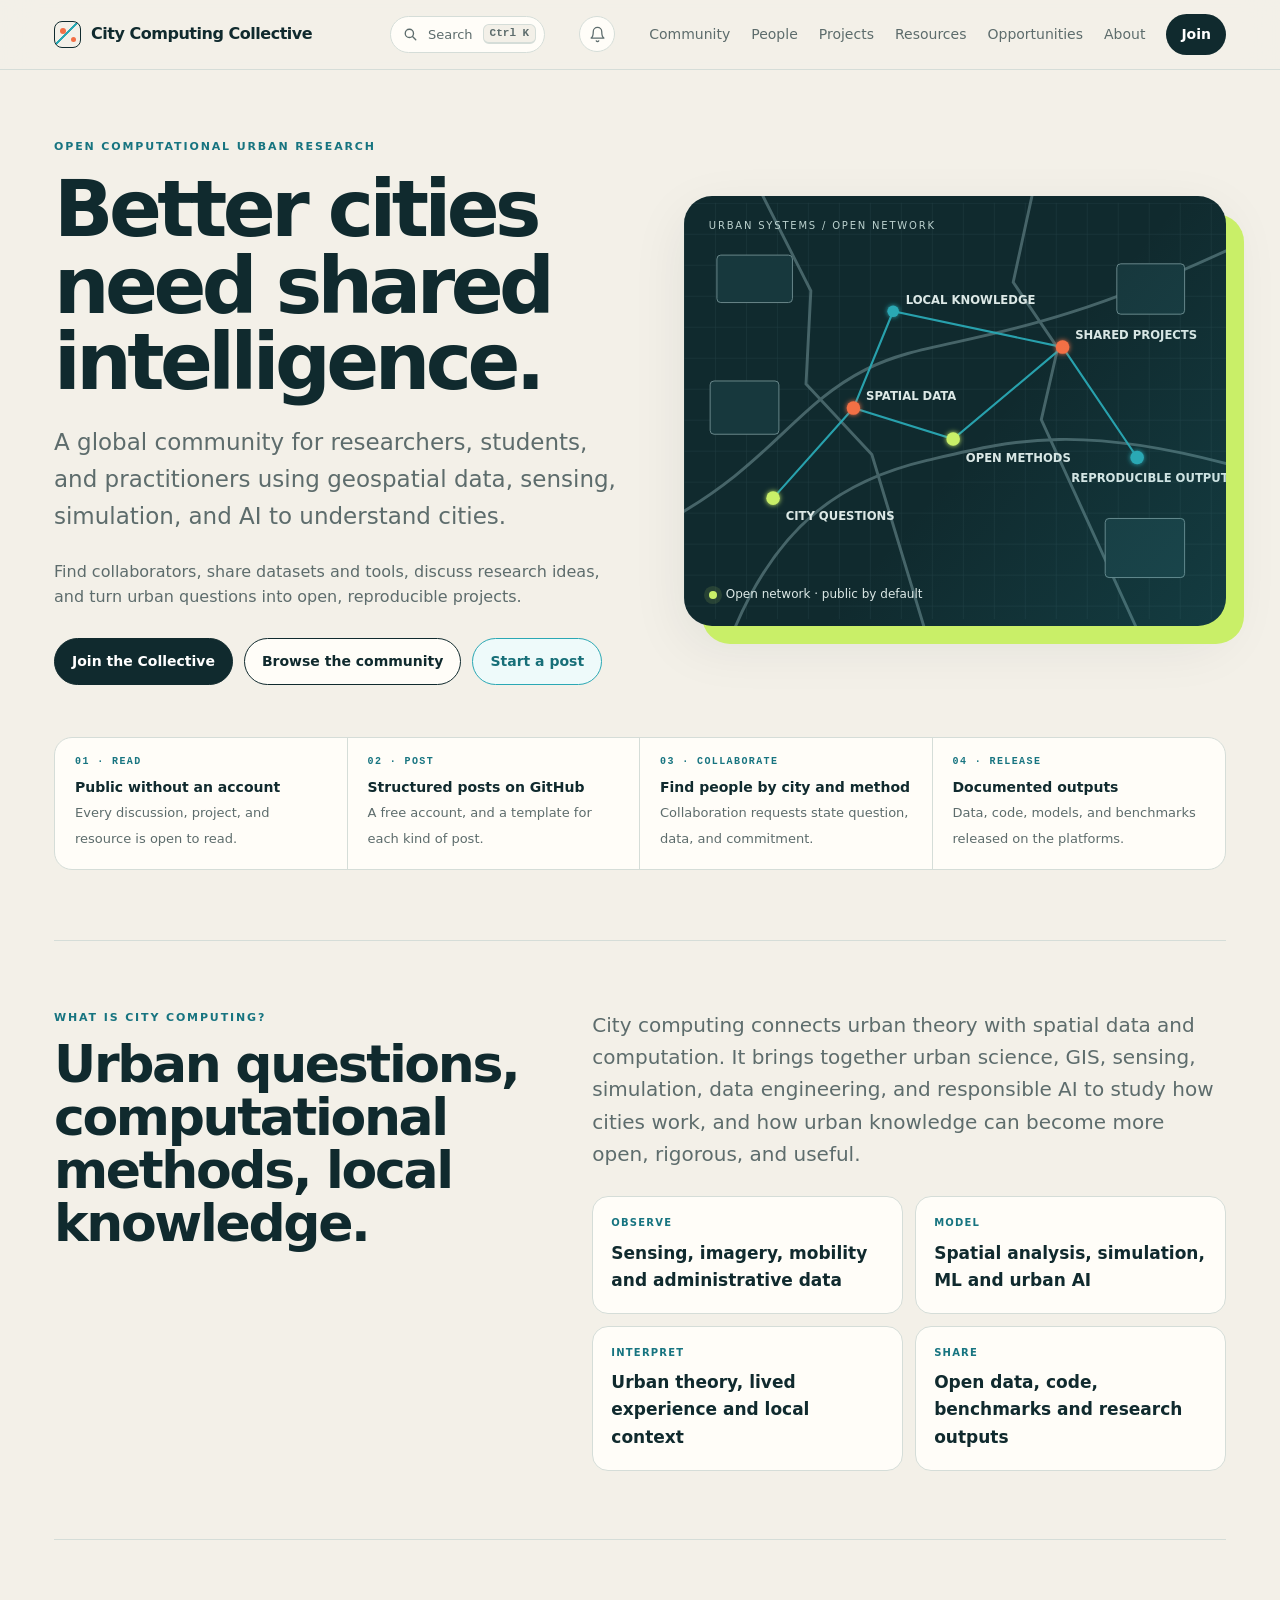
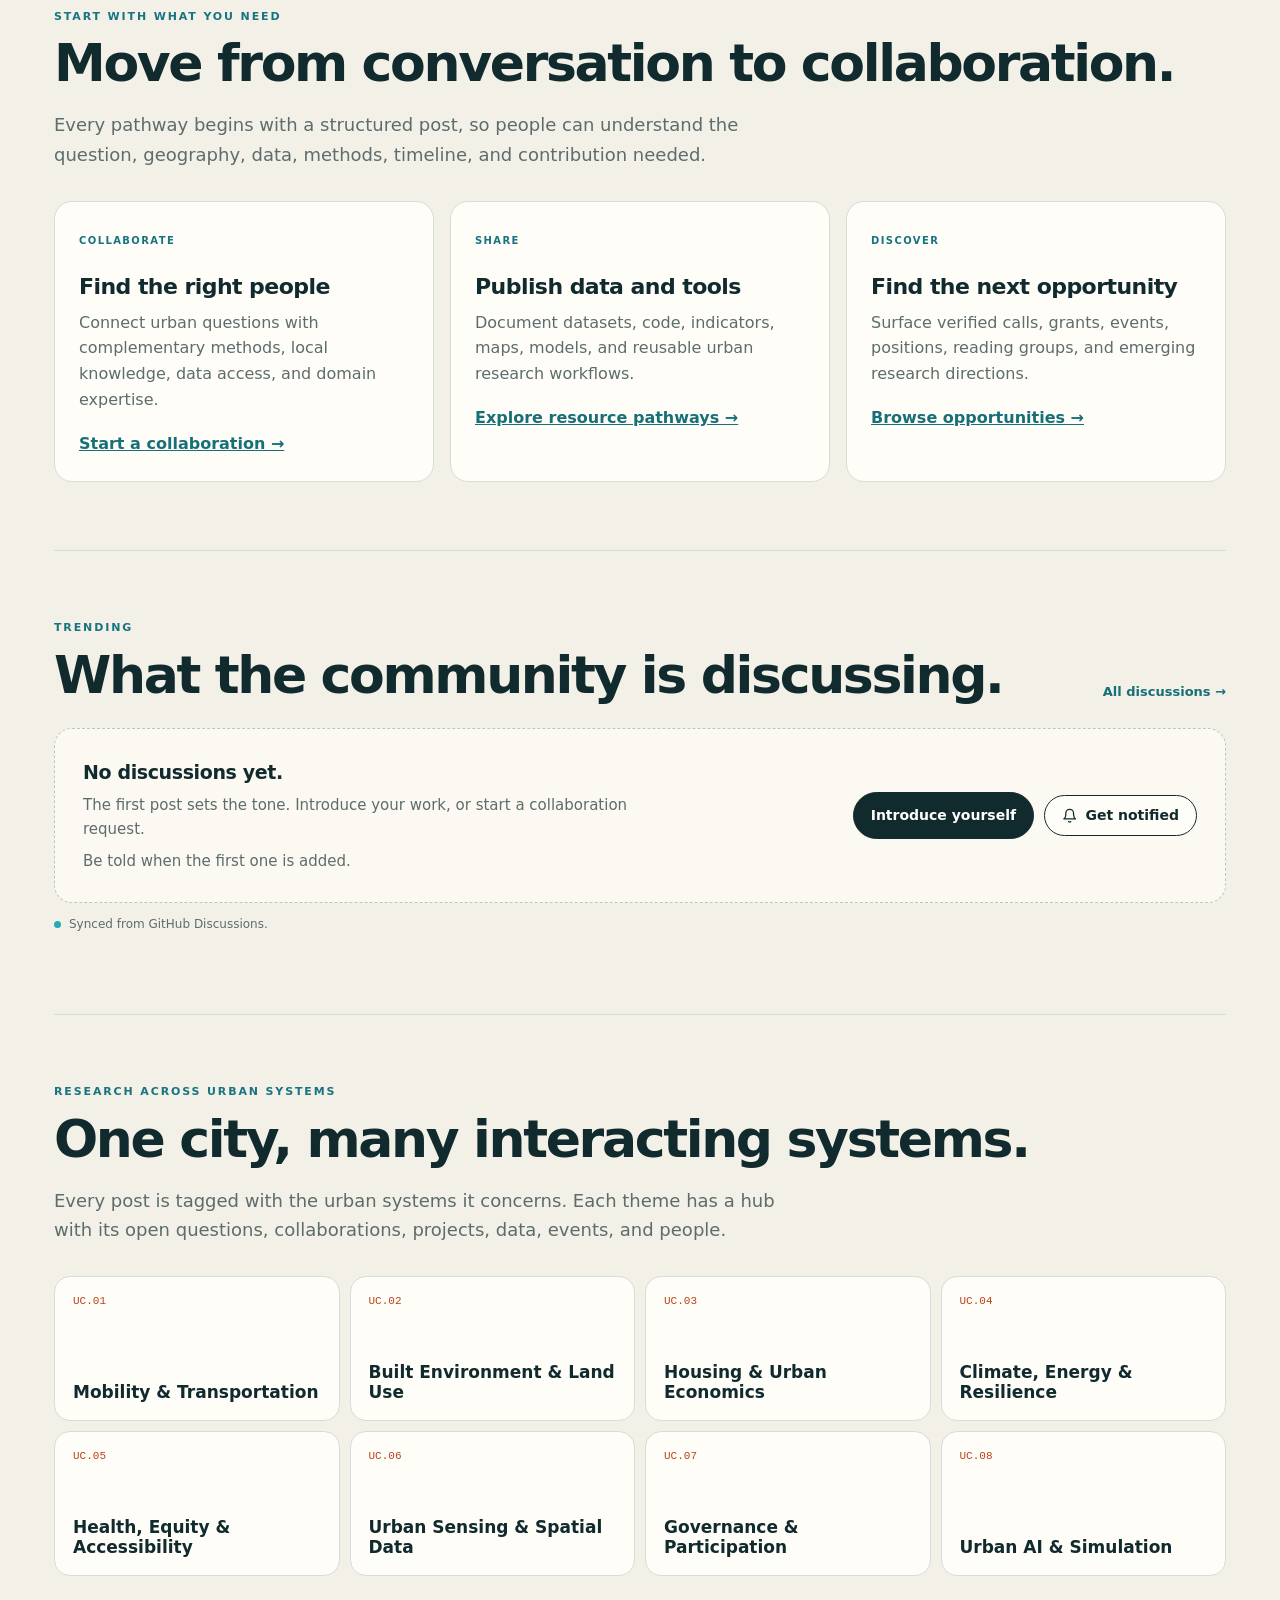
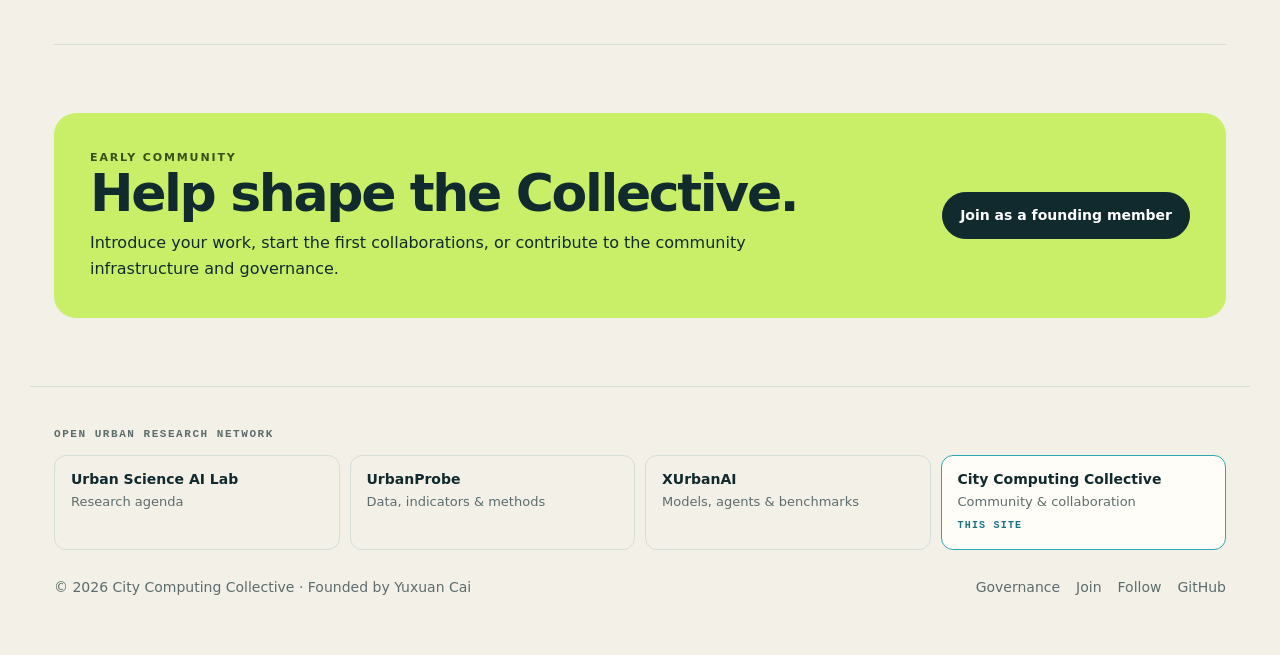
==== commit a644ac5d: "Add a follow system: subscription page, follow buttons, and new feeds - follow.html lists every way " ====
--- a/index.html
+++ b/index.html
@@ -19,6 +19,7 @@
   <meta name="twitter:card" content="summary_large_image">
   <link rel="icon" href="data:image/svg+xml,%3Csvg xmlns='http://www.w3.org/2000/svg' viewBox='0 0 64 64'%3E%3Crect width='64' height='64' rx='14' fill='%23102a2e'/%3E%3Cpath d='M12 52L52 12' stroke='%232aa8b4' stroke-width='6' stroke-linecap='round'/%3E%3Ccircle cx='20' cy='20' r='7' fill='%23f36f45'/%3E%3Ccircle cx='44' cy='44' r='6' fill='%23f36f45'/%3E%3C/svg%3E">
   <link rel="alternate" type="application/rss+xml" title="City Computing Collective — all discussions" href="feeds/all.xml">
+  <link rel="stylesheet" href="assets/follow.css">
   <link rel="stylesheet" href="community.css">
   <script type="application/ld+json">
 {
@@ -44,6 +45,7 @@
     <div class="nav">
       <a class="brand" href="index.html" aria-current="page"><span class="brand-mark" aria-hidden="true"></span>City Computing Collective</a>
       <button class="nav-search" type="button" data-palette hidden aria-label="Search the community"><svg viewBox="0 0 20 20" aria-hidden="true"><circle cx="8.5" cy="8.5" r="5.5"/><path d="m13 13 4 4"/></svg><span>Search</span><kbd>Ctrl K</kbd></button>
+      <a class="nav-follow" href="follow.html" aria-label="Follow updates" title="Follow updates"><svg viewBox="0 0 24 24" aria-hidden="true" focusable="false"><path d="M6 8a6 6 0 0 1 12 0c0 7 3 9 3 9H3s3-2 3-9"/><path d="M10.3 21a1.94 1.94 0 0 0 3.4 0"/></svg></a>
       <button class="nav-toggle" type="button" aria-label="Menu" aria-expanded="false" aria-controls="site-nav"><span></span><span></span><span></span></button>
       <nav id="site-nav" aria-label="Primary">
         <a href="community.html">Community</a>
@@ -142,8 +144,8 @@
       </div>
       <div data-view="list" data-page="6" data-sort="trending" data-label="discussions" data-label-one="discussion" data-more-href="community.html#browse">
         <div class="empty">
-          <div><strong>No discussions yet.</strong><p>The first post sets the tone. Introduce your work, or start a collaboration request.</p></div>
-          <a class="button primary" href="https://github.com/citycomputingcollective/citycomputingcollective.github.io/discussions/new?category=introductions">Introduce yourself</a>
+          <div><strong>No discussions yet.</strong><p>The first post sets the tone. Introduce your work, or start a collaboration request.</p><p class="notify-note">Be told when the first one is added.</p></div>
+          <div class="empty-buttons"><a class="button primary" href="https://github.com/citycomputingcollective/citycomputingcollective.github.io/discussions/new?category=introductions">Introduce yourself</a><a class="button light follow-btn" href="feeds/all.xml" data-follow data-follow-title="All discussions" data-follow-what="Every new discussion in the City Computing Collective." data-follow-feed="feeds/all.xml" data-follow-github="https://github.com/citycomputingcollective/citycomputingcollective.github.io" data-follow-github-kind="discussions" data-follow-newsletter="true"><svg class="follow-icon" viewBox="0 0 24 24" width="18" height="18" fill="none" stroke="currentColor" stroke-width="2" stroke-linecap="round" stroke-linejoin="round" aria-hidden="true" focusable="false"><path d="M6 8a6 6 0 0 1 12 0c0 7 3 9 3 9H3s3-2 3-9"/><path d="M10.3 21a1.94 1.94 0 0 0 3.4 0"/></svg><span>Get notified</span></a></div>
         </div>
         <p class="feed-note"><i aria-hidden="true"></i>Synced from GitHub Discussions.</p>
       </div>
@@ -187,9 +189,10 @@
     </ul>
     <div class="footer-base">
       <span>&copy; 2026 City Computing Collective &middot; Founded by <a href="https://yuxuancai.com">Yuxuan Cai</a></span>
-      <div class="footer-links"><a href="about.html#governance">Governance</a><a href="join.html">Join</a><a href="https://github.com/citycomputingcollective">GitHub</a></div>
+      <div class="footer-links"><a href="about.html#governance">Governance</a><a href="join.html">Join</a><a href="follow.html">Follow</a><a href="https://github.com/citycomputingcollective">GitHub</a></div>
     </div>
   </footer>
+  <script src="assets/follow.js"></script>
   <script src="assets/site.js"></script>
   <script src="assets/palette.js"></script>
 </body>
--- a/assets/follow.css
+++ b/assets/follow.css
@@ -0,0 +1,177 @@
+/*
+ * follow.css - styles for the shared Follow dialog and the .follow-btn trigger.
+ * Identical on every site. Each site sets these custom properties on :root
+ * (the dialog lives under <body>, so :root or body both work):
+ *   --follow-bg  --follow-fg  --follow-muted  --follow-line  --follow-surface
+ *   --follow-accent  --follow-accent-fg  --follow-radius  --follow-mono
+ * Every use below has a fallback, so the component also works with none set.
+ */
+
+html.follow-open { overflow: hidden; }
+
+/* ---------- generic trigger ---------- */
+.follow-btn {
+  display: inline-flex;
+  align-items: center;
+  justify-content: center;
+  gap: .5rem;
+  min-height: 2.25rem;
+  padding: .45rem .9rem;
+  font: inherit;
+  font-weight: 600;
+  line-height: 1.2;
+  color: var(--follow-fg, #1a1a1a);
+  background: var(--follow-surface, #f4f4f5);
+  border: 1px solid var(--follow-line, #c9c9cf);
+  border-radius: var(--follow-radius, 8px);
+  text-decoration: none;
+  cursor: pointer;
+}
+.follow-btn:hover { border-color: var(--follow-accent, #1d4ed8); }
+.follow-btn:focus-visible { outline: 2px solid var(--follow-accent, #1d4ed8); outline-offset: 2px; }
+.follow-btn svg, .follow-btn .follow-icon { flex: none; width: 1.1em; height: 1.1em; }
+@media (pointer: coarse) { .follow-btn { min-height: 2.75rem; } }
+
+/* ---------- dialog ---------- */
+.follow-dialog {
+  box-sizing: border-box;
+  width: min(34rem, calc(100vw - 1rem));
+  max-width: none;
+  max-height: calc(100vh - 1rem);
+  max-height: calc(100dvh - 1rem);
+  margin: auto;
+  padding: 0;
+  overflow: auto;
+  overscroll-behavior: contain;
+  color: var(--follow-fg, #1a1a1a);
+  background: var(--follow-bg, #ffffff);
+  border: 1px solid var(--follow-line, #c9c9cf);
+  border-radius: var(--follow-radius, 8px);
+  box-shadow: 0 20px 50px rgba(0, 0, 0, .35);
+  font: inherit;
+  line-height: 1.5;
+}
+.follow-dialog::backdrop { background: rgba(0, 0, 0, .55); }
+.follow-dialog *, .follow-dialog *::before, .follow-dialog *::after { box-sizing: border-box; }
+.follow-dialog [hidden] { display: none !important; }
+
+.follow-panel { padding: 1.25rem 1.25rem 1rem; }
+@media (max-width: 480px) { .follow-panel { padding: 1rem .875rem .875rem; } }
+
+.follow-head { display: flex; align-items: flex-start; gap: .75rem; }
+.follow-head-text { flex: 1; min-width: 0; }
+.follow-title { margin: 0; font-size: 1.25rem; line-height: 1.3; font-weight: 700; overflow-wrap: anywhere; color: var(--follow-fg, #1a1a1a); }
+.follow-what { margin: .35rem 0 0; color: var(--follow-muted, #555560); }
+
+.follow-close {
+  flex: none;
+  display: inline-flex;
+  align-items: center;
+  justify-content: center;
+  width: 2.75rem;
+  height: 2.75rem;
+  margin: -.5rem -.5rem 0 0;
+  padding: 0;
+  color: var(--follow-fg, #1a1a1a);
+  background: transparent;
+  border: 0;
+  border-radius: var(--follow-radius, 8px);
+  cursor: pointer;
+}
+.follow-close:hover { background: var(--follow-surface, #f4f4f5); }
+.follow-close:focus-visible, .follow-action:focus-visible, .follow-field:focus-visible,
+.follow-dialog a:focus-visible { outline: 2px solid var(--follow-accent, #1d4ed8); outline-offset: 2px; }
+
+.follow-status {
+  margin: 1rem 0 0;
+  padding: .65rem .8rem;
+  color: var(--follow-fg, #1a1a1a);
+  background: var(--follow-surface, #f4f4f5);
+  border: 1px solid var(--follow-line, #c9c9cf);
+  border-radius: var(--follow-radius, 8px);
+}
+.follow-status:empty { display: none; }
+
+.follow-section { margin-top: 1.25rem; padding-top: 1rem; padding-bottom: 0; border-top: 1px solid var(--follow-line, #c9c9cf); }
+.follow-status + .follow-section { margin-top: 1rem; }
+.follow-body > .follow-section:first-child { margin-top: 1rem; }
+.follow-h { margin: 0 0 .35rem; font-size: 1rem; line-height: 1.3; font-weight: 700; color: var(--follow-fg, #1a1a1a); }
+.follow-text { margin: 0 0 .75rem; color: var(--follow-muted, #555560); }
+.follow-small { margin: .65rem 0 0; font-size: .875rem; }
+.follow-note { margin: .5rem 0 0; font-size: .875rem; color: var(--follow-muted, #555560); }
+.follow-label { display: block; margin: 0 0 .35rem; font-weight: 600; }
+
+.follow-row { display: flex; flex-wrap: wrap; gap: .5rem; }
+.follow-copy { display: flex; flex-wrap: wrap; gap: .5rem; margin: 0 0 .65rem; }
+.follow-row + .follow-copy { margin-top: .65rem; }
+
+/* actions: links and buttons share one look */
+.follow-action {
+  display: inline-flex;
+  align-items: center;
+  justify-content: center;
+  min-height: 2.75rem;
+  padding: .5rem .9rem;
+  font: inherit;
+  font-weight: 600;
+  line-height: 1.2;
+  text-align: center;
+  text-decoration: none;
+  color: var(--follow-fg, #1a1a1a);
+  background: var(--follow-surface, #f4f4f5);
+  border: 1px solid var(--follow-line, #c9c9cf);
+  border-radius: var(--follow-radius, 8px);
+  cursor: pointer;
+}
+.follow-action:hover { border-color: var(--follow-accent, #1d4ed8); }
+.follow-action.follow-primary {
+  color: var(--follow-accent-fg, #ffffff);
+  background: var(--follow-accent, #1d4ed8);
+  border-color: var(--follow-accent, #1d4ed8);
+}
+.follow-action.follow-primary:hover { filter: brightness(1.1); }
+
+.follow-field {
+  flex: 1 1 12rem;
+  min-width: 0;
+  min-height: 2.75rem;
+  padding: .5rem .7rem;
+  font-family: var(--follow-mono, ui-monospace, SFMono-Regular, Menlo, Consolas, monospace);
+  font-size: .875rem;
+  color: var(--follow-fg, #1a1a1a);
+  background: var(--follow-bg, #ffffff);
+  border: 1px solid var(--follow-line, #c9c9cf);
+  border-radius: var(--follow-radius, 8px);
+}
+.follow-field.follow-email { font-family: inherit; font-size: 1rem; }
+
+.follow-dialog a:not(.follow-action) { color: var(--follow-accent, #1d4ed8); text-underline-offset: .15em; }
+.follow-small a { display: inline-block; padding: .65rem 0; margin: -.65rem 0; }
+
+.follow-foot { margin-top: 1.25rem; padding-top: 1rem; border-top: 1px solid var(--follow-line, #c9c9cf); }
+.follow-privacy { margin: 0 0 .5rem; font-size: .875rem; color: var(--follow-muted, #555560); }
+.follow-all { margin: 0; font-size: .9375rem; }
+.follow-all a { display: inline-flex; align-items: center; min-height: 2.75rem; font-weight: 600; }
+
+.follow-sr {
+  position: absolute !important;
+  width: 1px; height: 1px;
+  margin: -1px; padding: 0;
+  overflow: hidden;
+  clip: rect(0 0 0 0);
+  clip-path: inset(50%);
+  white-space: nowrap;
+  border: 0;
+}
+
+@media (max-width: 400px) {
+  .follow-row > .follow-action, .follow-copy > .follow-action { flex: 1 1 100%; }
+}
+
+@media (prefers-reduced-motion: no-preference) {
+  .follow-dialog[open] { animation: follow-in .16s ease-out; }
+  .follow-dialog[open]::backdrop { animation: follow-fade .16s ease-out; }
+  .follow-btn, .follow-action { transition: border-color .12s, background-color .12s; }
+}
+@keyframes follow-in { from { opacity: 0; transform: translateY(8px); } to { opacity: 1; transform: none; } }
+@keyframes follow-fade { from { opacity: 0; } to { opacity: 1; } }
--- a/community.css
+++ b/community.css
@@ -342,7 +342,7 @@
   .stats{grid-template-columns:repeat(2,1fr)}
   .start-grid{grid-template-columns:repeat(2,1fr)}
 }
-@media(max-width:940px){
+@media(max-width:1080px){
   .nav{gap:12px}
   .nav-toggle{display:block}
   .nav nav{display:none;position:absolute;left:0;right:0;top:100%;flex-direction:column;align-items:stretch;gap:0;background:var(--concrete);border-bottom:1px solid var(--line);padding:6px 16px 14px;box-shadow:var(--shadow)}
@@ -513,6 +513,82 @@
   .theme-context-actions{margin-left:0}
 }
 
+/* ---------------------------------------------------------------- post pages and network releases */
+.post-layout{display:grid;grid-template-columns:minmax(0,1fr) 300px;gap:40px;align-items:start;padding:36px 0 70px}
+.post-main{min-width:0}
+.crumbs{display:flex;gap:8px;align-items:center;flex-wrap:wrap;font-size:13px;color:var(--muted);margin-bottom:14px}
+.crumbs a{color:var(--cyan-ink);text-decoration:none;font-weight:700}
+.crumbs a:hover{text-decoration:underline}
+.post-main h1{font-size:clamp(30px,3.8vw,46px);line-height:1.06;margin:0 0 18px}
+.post-byline{display:flex;align-items:center;gap:12px;flex-wrap:wrap;padding-bottom:14px;border-bottom:1px solid var(--line)}
+.post-byline>div{display:grid;gap:1px}
+.post-byline .who{font-weight:800;color:var(--asphalt);text-decoration:none}
+.post-byline .who:hover{text-decoration:underline}
+.post-byline span{font-size:13px;color:var(--muted)}
+.post-main>.meta-row{margin-top:14px}
+.post-actions{display:flex;gap:8px;flex-wrap:wrap;align-items:center;margin:18px 0 6px}
+.post-actions .button{padding:9px 15px;font-size:13.5px}
+.save-btn.labelled{width:auto;height:auto;gap:6px;display:inline-flex;align-items:center;padding:8px 13px;border:1px solid var(--line);border-radius:999px;background:var(--surface);font:inherit;font-size:13.5px;font-weight:800;color:var(--asphalt)}
+.save-btn.labelled[aria-pressed="true"]{color:var(--orange-text);border-color:#f5d3c4;background:#fff6f1}
+.post-actions .cal-row{margin:0}
+.post-body{font-size:16.5px;line-height:1.7;color:var(--asphalt);overflow-wrap:anywhere}
+.post-body.lead-body{margin-top:22px}
+.post-body p{margin:0 0 14px}
+.post-body a{color:var(--cyan-ink)}
+.post-body ul,.post-body ol{padding-left:22px;margin:0 0 14px}
+.post-body code{font:13.5px var(--mono);background:var(--surface-2);border-radius:5px;padding:1px 5px}
+.post-body pre{background:var(--asphalt);color:#e6efec;border-radius:12px;padding:14px 16px;overflow-x:auto;margin:0 0 14px}
+.post-body pre code{background:none;padding:0;color:inherit}
+.post-body blockquote{margin:0 0 14px;padding:4px 0 4px 16px;border-left:3px solid var(--line-2);color:var(--muted)}
+.post-body img{max-width:100%;height:auto;border-radius:10px}
+.post-body table{border-collapse:collapse;display:block;overflow-x:auto;margin:0 0 14px}
+.post-body th,.post-body td{border:1px solid var(--line);padding:6px 10px}
+.post-body h1,.post-body h2{font-size:20px;letter-spacing:-.02em;margin:22px 0 8px}
+.form-field{padding:14px 0;border-bottom:1px dashed var(--line)}
+.form-field:last-child{border-bottom:0}
+.form-field h3{margin:0 0 4px;font-size:11px;letter-spacing:.14em;text-transform:uppercase;font-weight:850;color:var(--cyan-text)}
+.form-field p:last-child{margin-bottom:0}
+.lead-body .form-field:first-child{padding-top:0}
+.muted-note{color:var(--muted);font-size:15px}
+.replies{margin-top:34px;padding:0;border-top:0}
+.reply header{position:static;z-index:auto;background:none;backdrop-filter:none;border:0}
+.replies>h2{font-size:22px;letter-spacing:-.02em;margin:0 0 14px;padding-top:22px;border-top:1px solid var(--line)}
+.reply{background:var(--surface);border:1px solid var(--line);border-radius:16px;padding:16px 18px;margin-bottom:12px}
+.reply.is-answer{border-color:#9abb32;box-shadow:inset 4px 0 0 #9abb32}
+.reply header{display:flex;align-items:center;gap:9px;flex-wrap:wrap;font-size:13px;color:var(--muted);margin-bottom:8px}
+.reply header .who{font-weight:800;color:var(--asphalt);text-decoration:none}
+.reply header .who:hover{text-decoration:underline}
+.reply .post-body{font-size:15.5px}
+.reply .post-body p:last-child{margin-bottom:0}
+.reply.nested{margin:12px 0 0 18px;padding:12px 14px;border-radius:12px;background:var(--concrete)}
+.more-on-gh{display:inline-block;margin:6px 0 0;font-size:13px;font-weight:750;color:var(--cyan-ink)}
+.no-replies{border:1px dashed var(--line-2);border-radius:16px;padding:22px;text-align:center}
+.no-replies strong{display:block;font-size:17px}
+.no-replies p{margin:4px 0 0;color:var(--muted)}
+.reply-cta{display:flex;align-items:center;gap:14px;flex-wrap:wrap;margin-top:22px;padding-top:18px;border-top:1px solid var(--line)}
+.reply-cta span{font-size:13px;color:var(--muted)}
+.post-side{position:sticky;top:84px;display:grid;gap:12px}
+.post-facts{display:grid;grid-template-columns:auto 1fr;gap:8px 14px;margin:0;font-size:13.5px}
+.post-facts dt{color:var(--muted);font-weight:650}
+.post-facts dd{margin:0;overflow-wrap:anywhere}
+.post-facts a{color:var(--cyan-ink);text-decoration:none;font-weight:700}
+
+.net-grid{display:grid;grid-template-columns:repeat(auto-fill,minmax(260px,1fr));gap:12px}
+.net-card{position:relative;display:grid;gap:5px;background:var(--asphalt);color:#e6efec;border-radius:16px;padding:18px;text-decoration:none;transition:.18s ease}
+.net-card:hover{transform:translateY(-2px);box-shadow:var(--shadow)}
+.net-site{font:700 10px/1 var(--mono);letter-spacing:.12em;text-transform:uppercase;color:var(--lime)}
+.net-card strong{font-size:16px;line-height:1.3;color:#fff}
+.net-card small{font-size:13px;color:#cfe0dc}
+.net-v{font:600 11px var(--mono);color:#9fb7b3}
+
+@media(max-width:980px){
+  .post-layout{grid-template-columns:minmax(0,1fr)}
+  .post-side{position:static}
+}
+@media(max-width:720px){
+  .reply.nested{margin-left:8px}
+}
+
 /* footer: the sibling-site network, then the base line */
 footer{position:relative;z-index:1;max-width:1220px;margin:auto;padding:40px 24px 54px;color:var(--muted);font-size:14px;border-top:1px solid var(--line)}
 footer a{text-decoration:none}
@@ -544,3 +620,69 @@
   footer{flex-direction:column;padding-left:16px;padding-right:16px}
 }
 @media(prefers-reduced-motion:reduce){*{animation:none!important;transition:none!important}html{scroll-behavior:auto}}
+
+/* ---------------------------------------------------------------- follow: header bell, buttons, subscription centre */
+:root{
+  --follow-bg:var(--surface);
+  --follow-fg:var(--asphalt);
+  --follow-muted:#506060;
+  --follow-line:#c5cfca;
+  --follow-surface:var(--concrete);
+  --follow-accent:var(--cyan-ink);
+  --follow-accent-fg:#fff;
+  --follow-radius:12px;
+  --follow-mono:var(--mono);
+}
+/* the site-wide section{padding:68px 0} rule must not reach the dialog's sections */
+.follow-dialog .follow-section{padding-bottom:0}
+.nav-follow{display:inline-grid;place-items:center;flex:0 0 auto;width:36px;height:36px;margin-right:6px;color:var(--muted);background:var(--surface);border:1px solid var(--line);border-radius:999px;transition:border-color .15s,color .15s}
+.nav-follow svg{width:17px;height:17px;fill:none;stroke:currentColor;stroke-width:1.8;stroke-linecap:round;stroke-linejoin:round}
+.nav-follow:hover,.nav-follow[aria-current="page"]{border-color:var(--asphalt);color:var(--asphalt)}
+@media(pointer:coarse){.nav-follow{width:44px;height:44px}}
+@media(max-width:1080px){.nav-follow{margin-right:0}}
+@media(max-width:520px){
+  .nav{gap:8px}
+  .brand{white-space:normal;line-height:1.12;font-size:15px;min-width:0}
+}
+.button.follow-btn{min-height:0;gap:8px;padding:11px 17px;border:1px solid var(--asphalt);border-radius:999px;background:var(--surface);color:var(--asphalt);font-size:14px;font-weight:800}
+.button.follow-btn:hover{border-color:var(--asphalt)}
+.button.follow-btn:focus-visible{outline-color:var(--cyan)}
+.post-actions .button.follow-btn{padding:9px 15px;font-size:13.5px}
+.follow-btn.small{min-height:32px;padding:5px 12px;font-size:13px;font-weight:750;border-radius:999px;background:var(--surface);color:var(--asphalt)}
+@media(pointer:coarse){.button.follow-btn,.follow-btn.small{min-height:44px}}
+.follow-btn[hidden]{display:none}
+.follow-slot:empty{display:none}
+.follow-slot{display:inline-flex}
+.list-meta .follow-slot{margin-left:auto}
+.list-meta .follow-slot+.link-btn.github{margin-left:0}
+.head-links .follow-btn{align-self:center}
+.empty-buttons{display:flex;gap:10px;flex-wrap:wrap;align-items:center}
+.notify-note{margin:8px 0 0!important;font-size:14px}
+.empty-notify{display:flex;gap:12px 16px;flex-wrap:wrap;align-items:center;margin-top:18px;padding-top:18px;border-top:1px solid var(--line)}
+.empty-notify p{margin:0;color:var(--muted);font-size:15px}
+.badge.new{background:var(--lime);color:#2c4310}
+.new-count{margin:0;font-size:13px;font-weight:750;color:#2c4310;background:var(--lime);border-radius:999px;padding:3px 10px}
+.footer-links a,.footer-base a,.crumbs a{display:inline-block;padding:3px 0;line-height:1.5;min-height:24px}
+.follow-list{list-style:none;margin:0;padding:0;border:1px solid var(--line);border-radius:18px;background:var(--surface);overflow:hidden}
+.follow-item{display:flex;gap:12px 24px;align-items:center;justify-content:space-between;padding:16px 20px;border-bottom:1px solid var(--line)}
+.follow-item:last-child{border-bottom:0}
+.follow-item-text{min-width:0}
+.follow-item h3{font-size:17px;margin:0 0 3px;letter-spacing:-.02em}
+.follow-item p{margin:0;color:var(--muted);font-size:15px;max-width:640px}
+.follow-item-actions{display:flex;gap:10px 16px;align-items:center;flex-wrap:wrap;flex:0 0 auto;justify-content:flex-end}
+.raw-link{font-size:13px;font-weight:700;color:var(--cyan-ink);display:inline-block;padding:4px 0}
+.follow-how{display:grid;grid-template-columns:repeat(2,minmax(0,1fr));gap:14px}
+.follow-how article{background:var(--surface);border:1px solid var(--line);border-radius:18px;padding:20px}
+.follow-how h3{margin:0 0 8px;font-size:18px}
+.follow-how p{margin:0;color:var(--muted);font-size:15px}
+.follow-how strong,.follow-stop strong{color:var(--asphalt)}
+.follow-stop{margin:0 0 18px;padding-left:20px;color:var(--muted);display:grid;gap:6px}
+.follow-privacy{margin:0;padding:14px 18px;border:1px dashed var(--line-2);border-radius:14px;color:var(--muted);font-size:15px;max-width:760px}
+.follow-intro{padding-bottom:0;border-top:0}
+.follow-intro .section-intro{margin-bottom:0}
+@media(max-width:720px){
+  .follow-item{flex-direction:column;align-items:stretch}
+  .follow-item-actions{justify-content:space-between}
+  .follow-how{grid-template-columns:1fr}
+}
+.new-count:empty{display:none}
